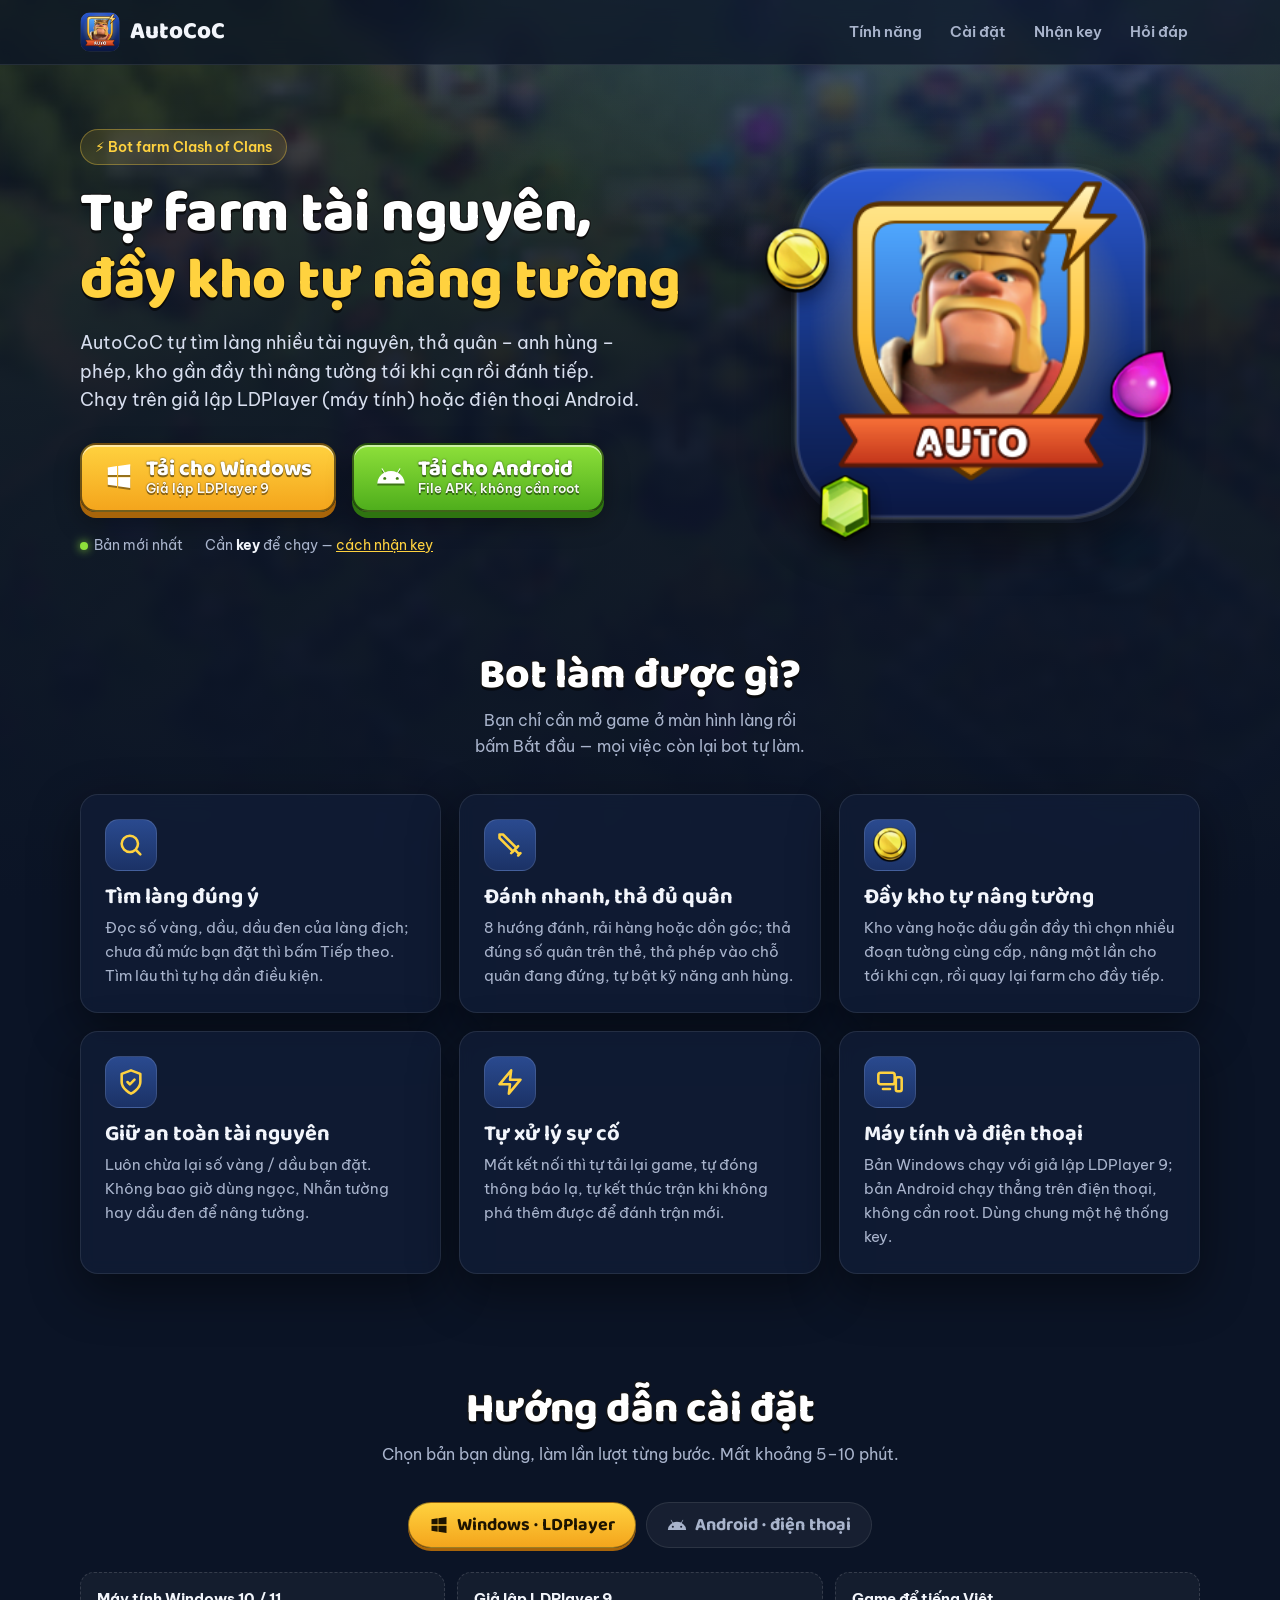
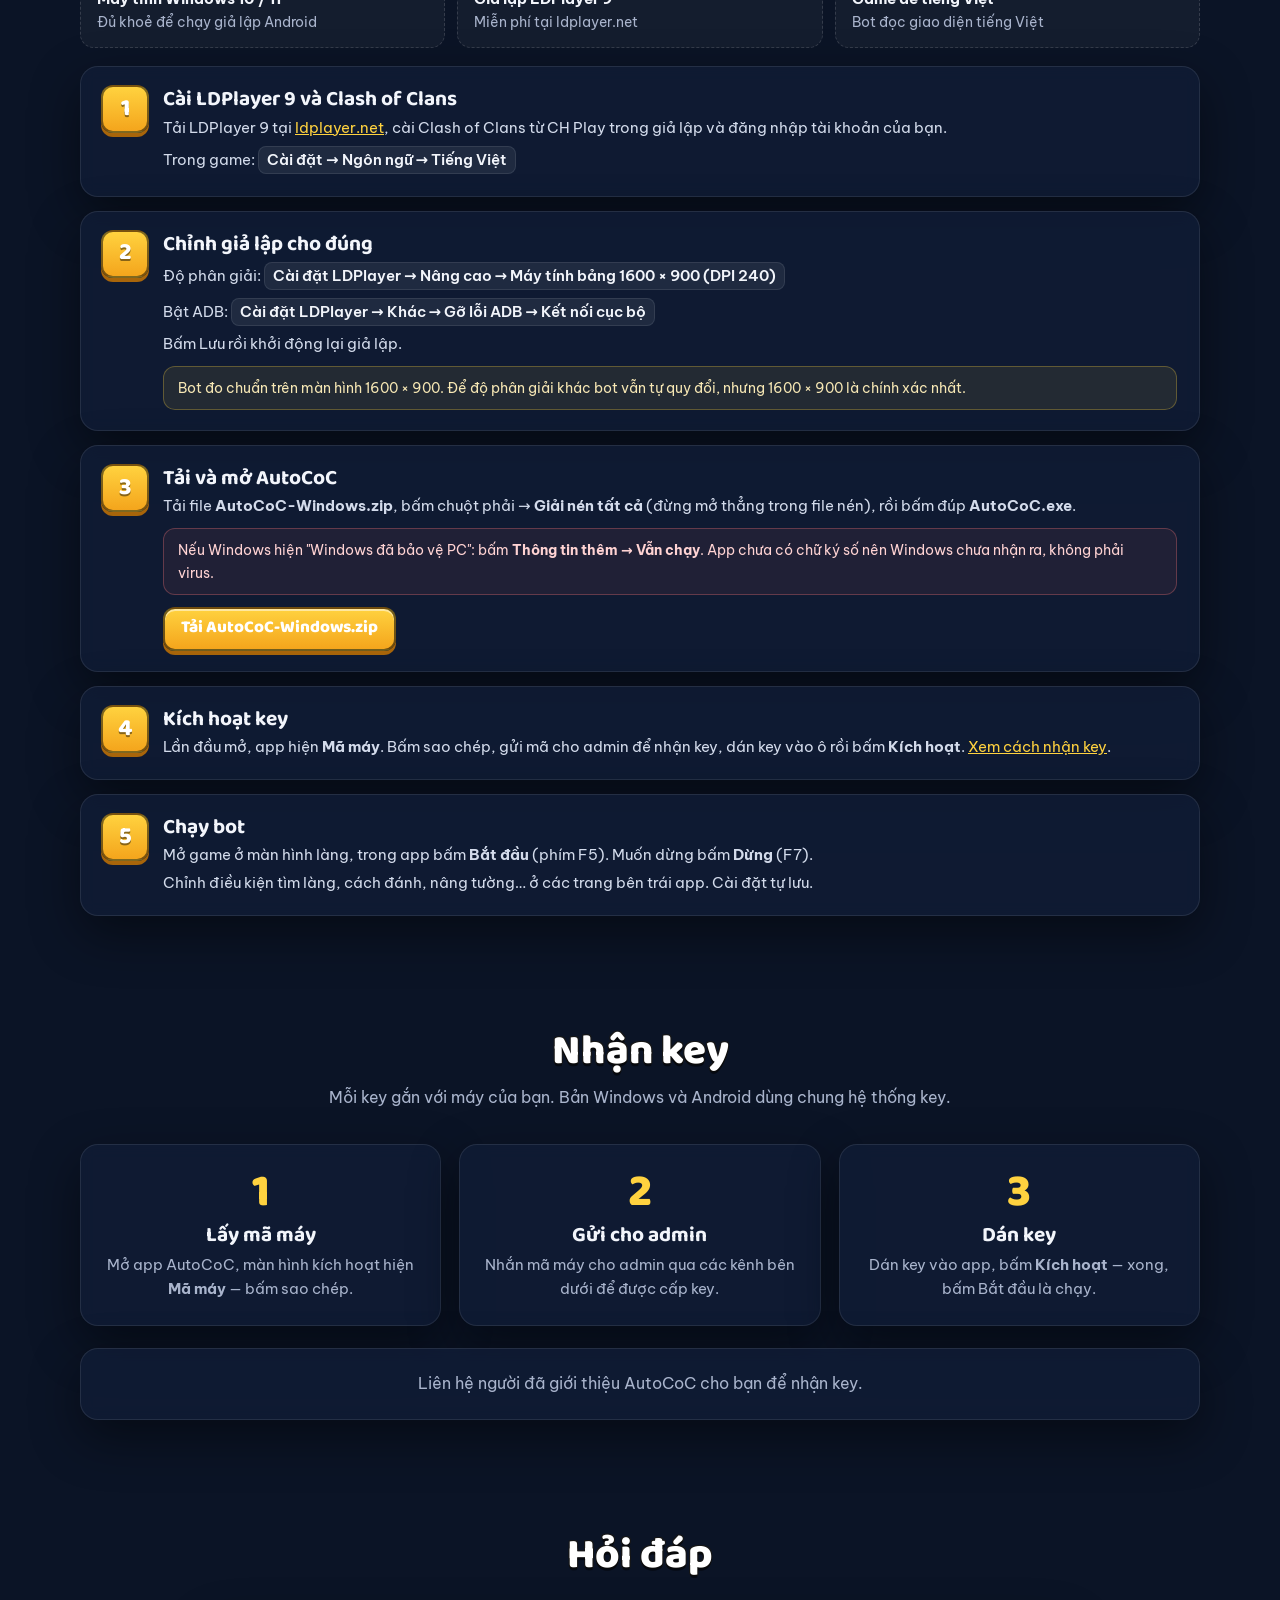
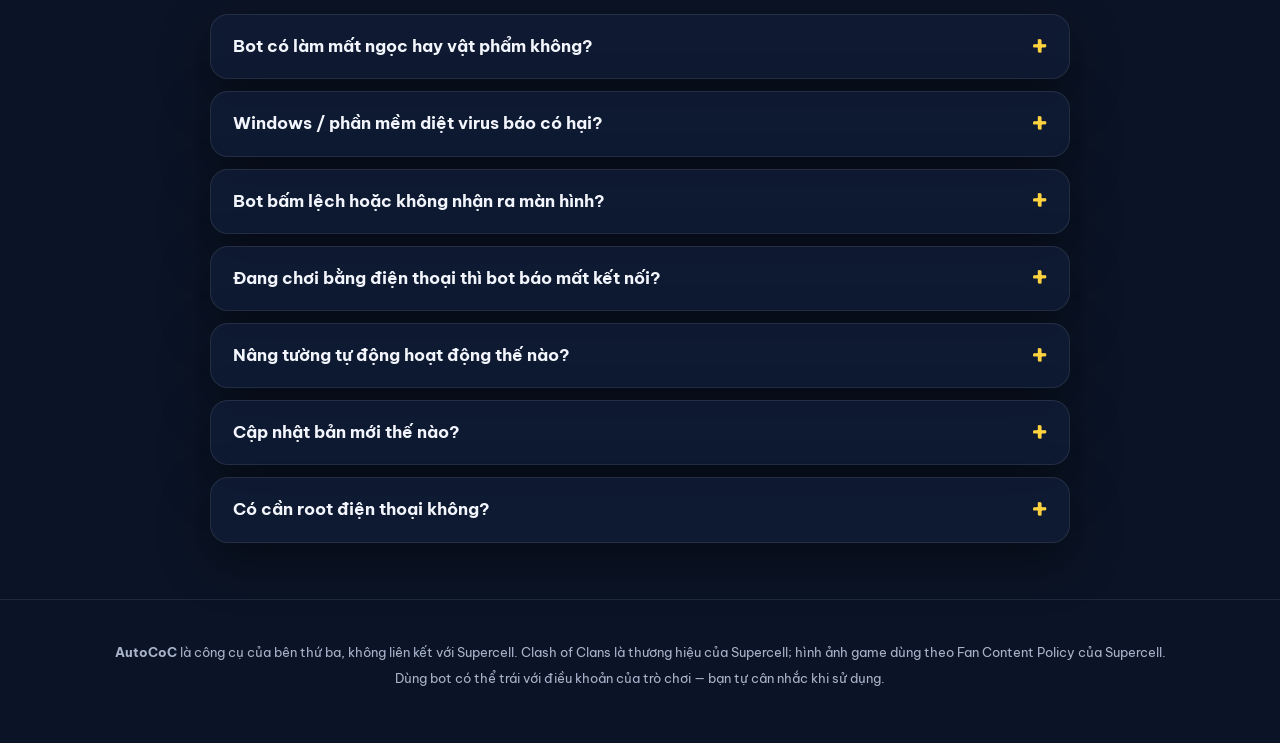
==== index.html @ 2193bc33 "Cập nhật index.html" ====
<!doctype html>
<html lang="vi">
<head>
<meta charset="utf-8">
<meta name="viewport" content="width=device-width, initial-scale=1">
<title>AutoCoC — Bot farm Clash of Clans</title>
<meta name="description" content="Tải AutoCoC cho Windows (LDPlayer) và Android: tự farm Clash of Clans, đầy kho tự nâng tường. Hướng dẫn cài đặt từng bước.">
<meta property="og:title" content="AutoCoC — Bot farm Clash of Clans">
<meta property="og:description" content="Tự farm, đầy kho tự nâng tường. Bản Windows (LDPlayer) và Android.">
<meta property="og:image" content="https://nguyenhoang-pluto.github.io/autococ/assets/logo.png">
<meta property="og:url" content="https://nguyenhoang-pluto.github.io/autococ/">
<meta name="theme-color" content="#0b1426">
<link rel="icon" href="assets/favicon.png">
<link rel="preconnect" href="https://fonts.googleapis.com">
<link rel="preconnect" href="https://fonts.gstatic.com" crossorigin>
<link href="https://fonts.googleapis.com/css2?family=Baloo+2:wght@600;700;800&family=Be+Vietnam+Pro:wght@400;500;600;700&display=swap" rel="stylesheet">
<style>
  :root {
    --bg: #0b1426;
    --bg-2: #111d36;
    --card: rgba(17, 29, 54, .82);
    --card-2: rgba(25, 40, 72, .9);
    --line: rgba(255, 255, 255, .09);
    --text: #f2f5fb;
    --muted: #a9b4cc;
    --gold: #ffd23f;
    --gold-2: #f4a51c;
    --gold-edge: #a8650a;
    --green: #8ee03a;
    --green-2: #4fae1c;
    --green-edge: #2f7410;
    --blue: #3b7bff;
    --pink: #e24bff;
    --radius: 18px;
    --shadow: 0 18px 50px rgba(0, 0, 0, .45);
  }
  * { box-sizing: border-box; }
  html { scroll-behavior: smooth; }
  body {
    margin: 0;
    font-family: "Be Vietnam Pro", system-ui, -apple-system, "Segoe UI", Roboto, sans-serif;
    color: var(--text);
    background: var(--bg);
    line-height: 1.6;
    -webkit-font-smoothing: antialiased;
  }
  body::before {
    content: "";
    position: fixed;
    inset: 0;
    z-index: -1;
    background:
      radial-gradient(1200px 600px at 75% -10%, rgba(59, 123, 255, .28), transparent 60%),
      linear-gradient(180deg, rgba(11, 20, 38, .62) 0%, rgba(11, 20, 38, .92) 45%, var(--bg) 100%),
      url("assets/bg.jpg") center top / cover no-repeat;
  }
  a { color: var(--gold); }
  img { max-width: 100%; display: block; }
  .wrap { width: min(1120px, 100% - 32px); margin-inline: auto; }
  h1, h2, h3, .brand, .btn { font-family: "Baloo 2", system-ui, sans-serif; }
  h1, h2, h3 { line-height: 1.15; margin: 0; }
  .stroke {
    color: #fff;
    text-shadow: 0 3px 0 rgba(0, 0, 0, .55), 0 0 1px #000, 1px 1px 0 #1a1a1a, -1px -1px 0 #1a1a1a,
      1px -1px 0 #1a1a1a, -1px 1px 0 #1a1a1a;
  }

  /* ---------------------------------------------------------------- header */
  header {
    position: sticky;
    top: 0;
    z-index: 20;
    backdrop-filter: blur(12px);
    background: rgba(11, 20, 38, .72);
    border-bottom: 1px solid var(--line);
  }
  .nav { display: flex; align-items: center; gap: 18px; height: 64px; }
  .brand { display: flex; align-items: center; gap: 10px; text-decoration: none; color: var(--text); font-size: 24px; font-weight: 800; }
  .brand img { width: 40px; height: 40px; border-radius: 10px; }
  .nav nav { margin-left: auto; display: flex; gap: 4px; }
  .nav nav a { color: var(--muted); text-decoration: none; font-weight: 600; font-size: 15px; padding: 8px 12px; border-radius: 10px; }
  .nav nav a:hover { color: var(--text); background: rgba(255, 255, 255, .06); }

  /* ---------------------------------------------------------------- buttons */
  .btn {
    --top: var(--gold); --bot: var(--gold-2); --edge: var(--gold-edge);
    display: inline-flex; align-items: center; gap: 12px;
    padding: 12px 22px 14px; min-height: 64px;
    border-radius: 16px; border: 2px solid rgba(0, 0, 0, .55);
    background: linear-gradient(180deg, var(--top), var(--bot));
    box-shadow: 0 6px 0 var(--edge), 0 10px 24px rgba(0, 0, 0, .35), inset 0 2px 0 rgba(255, 255, 255, .55);
    color: #fff; text-decoration: none; font-weight: 800; font-size: 22px; line-height: 1.1;
    transition: transform .08s ease, box-shadow .08s ease, filter .15s ease;
    cursor: pointer;
  }
  .btn:hover { filter: brightness(1.06); }
  .btn:active { transform: translateY(4px); box-shadow: 0 2px 0 var(--edge), 0 6px 14px rgba(0, 0, 0, .35), inset 0 2px 0 rgba(255, 255, 255, .5); }
  .btn:focus-visible { outline: 3px solid #fff; outline-offset: 3px; }
  .btn .label { display: flex; flex-direction: column; text-shadow: 0 2px 0 rgba(0, 0, 0, .45), 0 0 2px rgba(0, 0, 0, .6); }
  .btn small { font-family: "Be Vietnam Pro", sans-serif; font-weight: 600; font-size: 13px; opacity: .95; }
  .btn svg { width: 30px; height: 30px; flex: none; filter: drop-shadow(0 2px 0 rgba(0, 0, 0, .4)); }
  .btn.green { --top: var(--green); --bot: var(--green-2); --edge: var(--green-edge); }
  .btn.small { min-height: 44px; padding: 8px 16px 10px; font-size: 17px; border-radius: 12px; box-shadow: 0 4px 0 var(--edge), inset 0 2px 0 rgba(255, 255, 255, .5); }
  .btn.small:active { transform: translateY(3px); box-shadow: 0 1px 0 var(--edge); }

  /* ---------------------------------------------------------------- hero */
  .hero { padding: 64px 0 40px; }
  .hero-grid { display: grid; grid-template-columns: 1.15fr .85fr; gap: 40px; align-items: center; }
  .pill { display: inline-flex; align-items: center; gap: 8px; padding: 6px 14px; border-radius: 999px; background: rgba(255, 210, 63, .12); border: 1px solid rgba(255, 210, 63, .35); color: var(--gold); font-weight: 600; font-size: 14px; }
  .hero h1 { font-size: clamp(36px, 5.2vw, 58px); margin: 16px 0 14px; font-weight: 800; letter-spacing: -.5px; text-wrap: balance; }
  .hero h1 .hl { color: var(--gold); }
  .hero p.lead { font-size: 18px; color: #d7deee; margin: 0 0 28px; max-width: 560px; }
  .cta { display: flex; flex-wrap: wrap; gap: 16px; }
  .meta { margin-top: 22px; display: flex; flex-wrap: wrap; gap: 10px 22px; color: var(--muted); font-size: 14px; }
  .meta b { color: var(--text); }
  .meta .dot { display: inline-block; width: 8px; height: 8px; border-radius: 50%; background: var(--green); margin-right: 6px; box-shadow: 0 0 10px var(--green); }
  .hero-art { position: relative; justify-self: center; width: min(360px, 80vw); aspect-ratio: 1; }
  .hero-art .glow { position: absolute; inset: 8%; border-radius: 40px; background: radial-gradient(circle, rgba(59, 123, 255, .55), transparent 70%); filter: blur(30px); }
  .hero-art .logo { position: relative; width: 100%; border-radius: 22%; box-shadow: var(--shadow); animation: float 6s ease-in-out infinite; }
  .hero-art .res { position: absolute; width: 64px; filter: drop-shadow(0 8px 10px rgba(0, 0, 0, .45)); animation: float 5s ease-in-out infinite; }
  .hero-art .r1 { left: -26px; top: 18%; animation-delay: -1s; }
  .hero-art .r2 { right: -22px; top: 52%; animation-delay: -2.5s; }
  .hero-art .r3 { left: 8%; bottom: -18px; width: 52px; animation-delay: -3.5s; }
  @keyframes float { 0%, 100% { transform: translateY(0); } 50% { transform: translateY(-10px); } }

  /* ---------------------------------------------------------------- sections */
  section { padding: 56px 0; }
  .sec-head { text-align: center; margin-bottom: 34px; }
  .sec-head h2 { font-size: clamp(30px, 4vw, 42px); font-weight: 800; }
  .sec-head p { color: var(--muted); margin: 8px auto 0; max-width: 640px; text-wrap: balance; }
  .card { background: var(--card); border: 1px solid var(--line); border-radius: var(--radius); box-shadow: var(--shadow); backdrop-filter: blur(8px); }

  .features { display: grid; grid-template-columns: repeat(3, 1fr); gap: 18px; }
  .feature { padding: 24px; }
  .feature .ico { width: 52px; height: 52px; border-radius: 14px; display: grid; place-items: center; margin-bottom: 14px; background: linear-gradient(180deg, #2a4a8f, #1b3266); border: 1px solid rgba(255, 255, 255, .12); }
  .feature .ico img { width: 34px; }
  .feature .ico svg { width: 28px; height: 28px; color: var(--gold); }
  .feature h3 { font-size: 22px; font-weight: 700; margin-bottom: 6px; }
  .feature p { margin: 0; color: var(--muted); font-size: 15px; }

  /* tabs */
  .tabs { display: flex; justify-content: center; gap: 10px; margin-bottom: 24px; flex-wrap: wrap; }
  .tab { font-family: "Baloo 2", sans-serif; font-weight: 700; font-size: 18px; color: var(--muted); background: rgba(255, 255, 255, .05); border: 1px solid var(--line); border-radius: 999px; padding: 8px 20px; cursor: pointer; display: inline-flex; align-items: center; gap: 8px; }
  .tab svg { width: 20px; height: 20px; }
  .tab[aria-selected="true"] { color: #1d1400; background: linear-gradient(180deg, var(--gold), var(--gold-2)); border-color: rgba(0, 0, 0, .4); box-shadow: 0 3px 0 var(--gold-edge); }
  .panel[hidden] { display: none; }
  .need { display: grid; grid-template-columns: repeat(3, 1fr); gap: 12px; margin-bottom: 18px; }
  .need div { padding: 14px 16px; border-radius: 14px; background: rgba(255, 255, 255, .04); border: 1px dashed rgba(255, 255, 255, .14); font-size: 14px; color: var(--muted); }
  .need b { display: block; color: var(--text); font-size: 15px; }
  .steps { list-style: none; padding: 0; margin: 0; display: grid; gap: 14px; counter-reset: step; }
  .step { position: relative; padding: 20px 22px 20px 82px; }
  .step::before {
    counter-increment: step; content: counter(step);
    position: absolute; left: 20px; top: 18px; width: 44px; height: 44px; border-radius: 12px;
    display: grid; place-items: center; font-family: "Baloo 2", sans-serif; font-weight: 800; font-size: 24px; color: #fff;
    background: linear-gradient(180deg, var(--gold), var(--gold-2)); border: 2px solid rgba(0, 0, 0, .5);
    box-shadow: 0 4px 0 var(--gold-edge); text-shadow: 0 2px 0 rgba(0, 0, 0, .45);
  }
  .step h3 { font-size: 21px; font-weight: 700; margin-bottom: 4px; }
  .step p { margin: 4px 0 0; color: #d3dbeb; font-size: 15px; }
  .step .path { display: inline-block; font-weight: 600; color: var(--text); background: rgba(255, 255, 255, .07); border: 1px solid var(--line); border-radius: 8px; padding: 1px 8px; margin: 2px 0; }
  .tip { margin-top: 10px; padding: 10px 14px; border-radius: 12px; font-size: 14px; background: rgba(255, 210, 63, .09); border: 1px solid rgba(255, 210, 63, .28); color: #f6e7b4; }
  .tip.warn { background: rgba(255, 99, 99, .08); border-color: rgba(255, 120, 120, .3); color: #ffd3d3; }
  .step .btn { margin-top: 12px; }

  /* key */
  .key-grid { display: grid; grid-template-columns: repeat(3, 1fr); gap: 18px; }
  .key-step { padding: 24px; text-align: center; }
  .key-step .num { font-family: "Baloo 2", sans-serif; font-size: 46px; font-weight: 800; color: var(--gold); line-height: 1; }
  .key-step h3 { font-size: 21px; margin: 8px 0 6px; }
  .key-step p { margin: 0; color: var(--muted); font-size: 15px; }
  .contact { margin-top: 22px; padding: 22px; display: flex; flex-wrap: wrap; align-items: center; justify-content: center; gap: 14px; text-align: center; }
  .contact p { margin: 0; width: 100%; color: var(--muted); }

  /* faq */
  .faq { display: grid; gap: 12px; max-width: 860px; margin-inline: auto; }
  details { padding: 0; }
  summary { list-style: none; cursor: pointer; padding: 18px 56px 18px 22px; font-weight: 700; font-size: 17px; position: relative; }
  summary::-webkit-details-marker { display: none; }
  summary::after { content: "+"; position: absolute; right: 22px; top: 50%; transform: translateY(-50%); font-family: "Baloo 2", sans-serif; font-size: 28px; color: var(--gold); transition: transform .2s; }
  details[open] summary::after { transform: translateY(-50%) rotate(45deg); }
  details .ans { padding: 0 22px 18px; color: #cfd7e8; font-size: 15px; }
  details .ans p { margin: 0 0 8px; }

  /* changelog */
  .changes { max-width: 860px; margin: 22px auto 0; padding: 18px 22px; }
  .changes h3 { font-size: 20px; margin-bottom: 6px; }
  .changes ul { margin: 6px 0 0; padding-left: 20px; color: #cfd7e8; }
  .changes[hidden] { display: none; }

  footer { padding: 36px 0 48px; color: var(--muted); font-size: 13px; text-align: center; border-top: 1px solid var(--line); }
  footer p { margin: 6px 0; }

  @media (max-width: 900px) {
    .hero-grid { grid-template-columns: 1fr; text-align: center; }
    .hero p.lead { margin-inline: auto; }
    .cta, .meta { justify-content: center; }
    .hero-art { order: -1; width: min(240px, 62vw); }
    .features, .key-grid { grid-template-columns: 1fr 1fr; }
    .need { grid-template-columns: 1fr; }
  }
  @media (max-width: 640px) {
    .nav nav { display: none; }
    .nav .btn.small { margin-left: auto; }
    .hero { padding-top: 36px; }
    .hero h1 { font-size: 31px; }
    .features, .key-grid { grid-template-columns: 1fr; }
    .cta .btn { width: 100%; justify-content: center; }
    .step { padding: 18px 18px 18px 72px; }
    .step::before { left: 16px; width: 40px; height: 40px; font-size: 22px; }
  }
  @media (min-width: 641px) { .nav .btn.small { display: none; } }
  @media (prefers-reduced-motion: reduce) { * { animation: none !important; transition: none !important; scroll-behavior: auto !important; } }
</style>
</head>
<body>
<svg width="0" height="0" style="position:absolute" aria-hidden="true">
  <symbol id="i-win" viewBox="0 0 24 24"><path fill="currentColor" d="M3 5.1 10.4 4v7.2H3V5.1zm0 13.8L10.4 20v-7.1H3v6zm8.3 1.2L21 21.5v-8.6h-9.7v7.2zm0-16.2v7.3H21V2.5l-9.7 1.4z"/></symbol>
  <symbol id="i-android" viewBox="0 0 24 24"><path fill="currentColor" d="M17.6 9.48 19.44 6.3a.38.38 0 0 0-.66-.38L16.9 9.14a11.4 11.4 0 0 0-9.8 0L5.22 5.92a.38.38 0 0 0-.66.38L6.4 9.48A10.8 10.8 0 0 0 1 18h22a10.8 10.8 0 0 0-5.4-8.52zM7 15.25a1.25 1.25 0 1 1 0-2.5 1.25 1.25 0 0 1 0 2.5zm10 0a1.25 1.25 0 1 1 0-2.5 1.25 1.25 0 0 1 0 2.5z"/></symbol>
  <symbol id="i-search" viewBox="0 0 24 24"><g fill="none" stroke="currentColor" stroke-width="2.2" stroke-linecap="round"><circle cx="11" cy="11" r="7"/><path d="m20 20-3.5-3.5"/></g></symbol>
  <symbol id="i-sword" viewBox="0 0 24 24"><g fill="none" stroke="currentColor" stroke-width="2.2" stroke-linecap="round" stroke-linejoin="round"><path d="M14.5 17.5 3 6V3h3l11.5 11.5"/><path d="m13 19 6-6M16 16l4 4M19 21l2-2"/></g></symbol>
  <symbol id="i-shield" viewBox="0 0 24 24"><g fill="none" stroke="currentColor" stroke-width="2.2" stroke-linecap="round" stroke-linejoin="round"><path d="M12 22s8-4 8-10V5l-8-3-8 3v7c0 6 8 10 8 10z"/><path d="m9 12 2 2 4-4"/></g></symbol>
  <symbol id="i-zap" viewBox="0 0 24 24"><path fill="none" stroke="currentColor" stroke-width="2.2" stroke-linejoin="round" d="M13 2 3 14h9l-1 8 10-12h-9l1-8z"/></symbol>
  <symbol id="i-devices" viewBox="0 0 24 24"><g fill="none" stroke="currentColor" stroke-width="2.2" stroke-linecap="round" stroke-linejoin="round"><rect x="2" y="4" width="14" height="10" rx="2"/><path d="M6 18h6"/><rect x="17" y="8" width="5" height="12" rx="1.5"/></g></symbol>
  <symbol id="i-chat" viewBox="0 0 24 24"><path fill="none" stroke="currentColor" stroke-width="2.2" stroke-linejoin="round" d="M21 12a8 8 0 0 1-11.7 7.1L3 21l1.9-6.3A8 8 0 1 1 21 12z"/></symbol>
</svg>

<header>
  <div class="wrap nav">
    <a class="brand" href="#top"><img src="assets/logo.png" alt="">AutoCoC</a>
    <nav aria-label="Mục lục">
      <a href="#tinh-nang">Tính năng</a>
      <a href="#cai-dat">Cài đặt</a>
      <a href="#key">Nhận key</a>
      <a href="#hoi-dap">Hỏi đáp</a>
    </nav>
    <a class="btn small" href="#tai-ve">Tải về</a>
  </div>
</header>

<main id="top">
  <!-- ============================================================ HERO -->
  <section class="hero" id="tai-ve">
    <div class="wrap hero-grid">
      <div>
        <span class="pill">⚡ Bot farm Clash of Clans</span>
        <h1 class="stroke">Tự farm tài nguyên,<br><span class="hl">đầy kho tự nâng tường</span></h1>
        <p class="lead">AutoCoC tự tìm làng nhiều tài nguyên, thả quân – anh hùng – phép, kho gần đầy thì nâng tường tới khi cạn rồi đánh tiếp. Chạy trên giả lập LDPlayer (máy tính) hoặc điện thoại Android.</p>
        <div class="cta">
          <a class="btn" id="dl-win" href="#cai-dat">
            <svg><use href="#i-win"/></svg>
            <span class="label">Tải cho Windows<small id="dl-win-sub">Giả lập LDPlayer 9</small></span>
          </a>
          <a class="btn green" id="dl-apk" href="#cai-dat">
            <svg><use href="#i-android"/></svg>
            <span class="label">Tải cho Android<small id="dl-apk-sub">File APK, không cần root</small></span>
          </a>
        </div>
        <div class="meta">
          <span><span class="dot"></span><span id="ver">Bản mới nhất</span></span>
          <span>Cần <b>key</b> để chạy — <a href="#key">cách nhận key</a></span>
        </div>
      </div>
      <div class="hero-art" aria-hidden="true">
        <div class="glow"></div>
        <img class="logo" src="assets/logo.png" alt="">
        <img class="res r1" src="assets/gold.png" alt="">
        <img class="res r2" src="assets/elixir.png" alt="">
        <img class="res r3" src="assets/gem.png" alt="">
      </div>
    </div>
  </section>

  <!-- ======================================================== FEATURES -->
  <section id="tinh-nang">
    <div class="wrap">
      <div class="sec-head">
        <h2 class="stroke">Bot làm được gì?</h2>
        <p>Bạn chỉ cần mở game ở màn hình làng rồi bấm Bắt đầu — mọi việc còn lại bot tự làm.</p>
      </div>
      <div class="features">
        <article class="card feature">
          <div class="ico"><svg><use href="#i-search"/></svg></div>
          <h3>Tìm làng đúng ý</h3>
          <p>Đọc số vàng, dầu, dầu đen của làng địch; chưa đủ mức bạn đặt thì bấm Tiếp theo. Tìm lâu thì tự hạ dần điều kiện.</p>
        </article>
        <article class="card feature">
          <div class="ico"><svg><use href="#i-sword"/></svg></div>
          <h3>Đánh nhanh, thả đủ quân</h3>
          <p>8 hướng đánh, rải hàng hoặc dồn góc; thả đúng số quân trên thẻ, thả phép vào chỗ quân đang đứng, tự bật kỹ năng anh hùng.</p>
        </article>
        <article class="card feature">
          <div class="ico"><img src="assets/gold.png" alt=""></div>
          <h3>Đầy kho tự nâng tường</h3>
          <p>Kho vàng hoặc dầu gần đầy thì chọn nhiều đoạn tường cùng cấp, nâng một lần cho tới khi cạn, rồi quay lại farm cho đầy tiếp.</p>
        </article>
        <article class="card feature">
          <div class="ico"><svg><use href="#i-shield"/></svg></div>
          <h3>Giữ an toàn tài nguyên</h3>
          <p>Luôn chừa lại số vàng / dầu bạn đặt. Không bao giờ dùng ngọc, Nhẫn tường hay dầu đen để nâng tường.</p>
        </article>
        <article class="card feature">
          <div class="ico"><svg><use href="#i-zap"/></svg></div>
          <h3>Tự xử lý sự cố</h3>
          <p>Mất kết nối thì tự tải lại game, tự đóng thông báo lạ, tự kết thúc trận khi không phá thêm được để đánh trận mới.</p>
        </article>
        <article class="card feature">
          <div class="ico"><svg><use href="#i-devices"/></svg></div>
          <h3>Máy tính và điện thoại</h3>
          <p>Bản Windows chạy với giả lập LDPlayer 9; bản Android chạy thẳng trên điện thoại, không cần root. Dùng chung một hệ thống key.</p>
        </article>
      </div>
    </div>
  </section>

  <!-- ============================================================ GUIDE -->
  <section id="cai-dat">
    <div class="wrap">
      <div class="sec-head">
        <h2 class="stroke">Hướng dẫn cài đặt</h2>
        <p>Chọn bản bạn dùng, làm lần lượt từng bước. Mất khoảng 5–10 phút.</p>
      </div>
      <div class="tabs" role="tablist">
        <button class="tab" role="tab" id="tab-win" aria-controls="panel-win" aria-selected="true"><svg><use href="#i-win"/></svg>Windows · LDPlayer</button>
        <button class="tab" role="tab" id="tab-apk" aria-controls="panel-apk" aria-selected="false"><svg><use href="#i-android"/></svg>Android · điện thoại</button>
      </div>

      <div class="panel" id="panel-win" role="tabpanel" aria-labelledby="tab-win">
        <div class="need">
          <div><b>Máy tính Windows 10 / 11</b>Đủ khoẻ để chạy giả lập Android</div>
          <div><b>Giả lập LDPlayer 9</b>Miễn phí tại ldplayer.net</div>
          <div><b>Game để tiếng Việt</b>Bot đọc giao diện tiếng Việt</div>
        </div>
        <ol class="steps">
          <li class="card step">
            <h3>Cài LDPlayer 9 và Clash of Clans</h3>
            <p>Tải LDPlayer 9 tại <a href="https://www.ldplayer.net" target="_blank" rel="noopener">ldplayer.net</a>, cài Clash of Clans từ CH Play trong giả lập và đăng nhập tài khoản của bạn.</p>
            <p>Trong game: <span class="path">Cài đặt → Ngôn ngữ → Tiếng Việt</span></p>
          </li>
          <li class="card step">
            <h3>Chỉnh giả lập cho đúng</h3>
            <p>Độ phân giải: <span class="path">Cài đặt LDPlayer → Nâng cao → Máy tính bảng 1600 × 900 (DPI 240)</span></p>
            <p>Bật ADB: <span class="path">Cài đặt LDPlayer → Khác → Gỡ lỗi ADB → Kết nối cục bộ</span></p>
            <p>Bấm Lưu rồi khởi động lại giả lập.</p>
            <div class="tip">Bot đo chuẩn trên màn hình 1600 × 900. Để độ phân giải khác bot vẫn tự quy đổi, nhưng 1600 × 900 là chính xác nhất.</div>
          </li>
          <li class="card step">
            <h3>Tải và mở AutoCoC</h3>
            <p>Tải file <b>AutoCoC-Windows.zip</b>, bấm chuột phải → <b>Giải nén tất cả</b> (đừng mở thẳng trong file nén), rồi bấm đúp <b>AutoCoC.exe</b>.</p>
            <div class="tip warn">Nếu Windows hiện "Windows đã bảo vệ PC": bấm <b>Thông tin thêm → Vẫn chạy</b>. App chưa có chữ ký số nên Windows chưa nhận ra, không phải virus.</div>
            <a class="btn small" data-dl="win" href="#">Tải AutoCoC-Windows.zip</a>
          </li>
          <li class="card step">
            <h3>Kích hoạt key</h3>
            <p>Lần đầu mở, app hiện <b>Mã máy</b>. Bấm sao chép, gửi mã cho admin để nhận key, dán key vào ô rồi bấm <b>Kích hoạt</b>. <a href="#key">Xem cách nhận key</a>.</p>
          </li>
          <li class="card step">
            <h3>Chạy bot</h3>
            <p>Mở game ở màn hình làng, trong app bấm <b>Bắt đầu</b> (phím F5). Muốn dừng bấm <b>Dừng</b> (F7).</p>
            <p>Chỉnh điều kiện tìm làng, cách đánh, nâng tường… ở các trang bên trái app. Cài đặt tự lưu.</p>
          </li>
        </ol>
      </div>

      <div class="panel" id="panel-apk" role="tabpanel" aria-labelledby="tab-apk" hidden>
        <div class="need">
          <div><b>Android 7.0 trở lên</b>Không cần root</div>
          <div><b>Clash of Clans đã cài</b>Đã đăng nhập tài khoản</div>
          <div><b>Game để tiếng Việt</b>Bot đọc giao diện tiếng Việt</div>
        </div>
        <ol class="steps">
          <li class="card step">
            <h3>Cài app</h3>
            <p>Tải file <b>AutoCoC.apk</b> rồi mở để cài. Máy hỏi thì cho phép <b>Cài ứng dụng không rõ nguồn gốc</b>. Play Protect cảnh báo thì chọn <b>Vẫn cài</b>.</p>
            <a class="btn small green" data-dl="apk" href="#">Tải AutoCoC.apk</a>
          </li>
          <li class="card step">
            <h3>Kích hoạt key</h3>
            <p>Mở AutoCoC, màn hình hiện <b>Mã máy</b> → gửi admin để nhận key → dán key → bấm <b>Kích hoạt</b>.</p>
          </li>
          <li class="card step">
            <h3>Bật Trợ năng</h3>
            <p>Bấm <b>Bắt đầu</b> → <b>Mở Trợ năng</b> → chọn <b>AutoCoC</b> → <b>Bật</b>. Bot cần quyền này để chạm thay bạn.</p>
            <div class="tip">Android 13 trở lên, nếu công tắc bị mờ hoặc báo "Cài đặt bị hạn chế": vào <span class="path">Cài đặt → Ứng dụng → AutoCoC → ⋮ (góc trên phải) → Cho phép cài đặt bị hạn chế</span> rồi bật lại.</div>
          </li>
          <li class="card step">
            <h3>Cho phép quay màn hình</h3>
            <p>Quay lại app, bấm <b>Bắt đầu</b> → cho phép quay màn hình để bot nhìn thấy game. Android 14 trở lên chọn <b>Toàn bộ màn hình</b> (không chọn "Một ứng dụng").</p>
          </li>
          <li class="card step">
            <h3>Chạy bot</h3>
            <p>App tự mở Clash of Clans và bắt đầu đánh. Trên màn hình game có nút nổi: <b>▶</b> chạy / <b>■</b> dừng, kéo để đổi chỗ.</p>
            <p>Tắt hẳn: kéo thanh thông báo xuống → AutoCoC → <b>Tắt hẳn</b>.</p>
            <div class="tip">Màn hình 16:9 là chuẩn nhất. Điện thoại màn dài bot tự căn theo mép, nếu thấy bấm lệch hãy chụp màn hình gửi admin để chỉnh.</div>
          </li>
        </ol>
      </div>
    </div>
  </section>

  <!-- ============================================================== KEY -->
  <section id="key">
    <div class="wrap">
      <div class="sec-head">
        <h2 class="stroke">Nhận key</h2>
        <p>Mỗi key gắn với máy của bạn. Bản Windows và Android dùng chung hệ thống key.</p>
      </div>
      <div class="key-grid">
        <div class="card key-step"><div class="num">1</div><h3>Lấy mã máy</h3><p>Mở app AutoCoC, màn hình kích hoạt hiện <b>Mã máy</b> — bấm sao chép.</p></div>
        <div class="card key-step"><div class="num">2</div><h3>Gửi cho admin</h3><p>Nhắn mã máy cho admin qua các kênh bên dưới để được cấp key.</p></div>
        <div class="card key-step"><div class="num">3</div><h3>Dán key</h3><p>Dán key vào app, bấm <b>Kích hoạt</b> — xong, bấm Bắt đầu là chạy.</p></div>
      </div>
      <div class="card contact" id="contact">
        <p id="contact-text">Liên hệ admin để nhận key:</p>
      </div>
    </div>
  </section>

  <!-- ============================================================== FAQ -->
  <section id="hoi-dap">
    <div class="wrap">
      <div class="sec-head">
        <h2 class="stroke">Hỏi đáp</h2>
      </div>
      <div class="faq">
        <details class="card"><summary>Bot có làm mất ngọc hay vật phẩm không?</summary>
          <div class="ans"><p>Không. Bot chỉ bấm nâng tường khi hộp xác nhận đúng giá bằng vàng hoặc dầu; thấy ngọc là hủy. Bot không bao giờ dùng Nhẫn tường, dầu đen hay mua bằng ngọc.</p></div></details>
        <details class="card"><summary>Windows / phần mềm diệt virus báo có hại?</summary>
          <div class="ans"><p>App đóng gói bằng Python và chưa có chữ ký số nên đôi khi bị báo nhầm. Chọn <b>Thông tin thêm → Vẫn chạy</b>, hoặc thêm thư mục AutoCoC vào danh sách ngoại lệ của phần mềm diệt virus.</p></div></details>
        <details class="card"><summary>Bot bấm lệch hoặc không nhận ra màn hình?</summary>
          <div class="ans"><p>Kiểm tra lại: giả lập để 1600 × 900 (DPI 240), game để tiếng Việt, không có cửa sổ chat hay thông báo che màn hình khi bắt đầu.</p></div></details>
        <details class="card"><summary>Đang chơi bằng điện thoại thì bot báo mất kết nối?</summary>
          <div class="ans"><p>Một tài khoản chỉ vào được một máy cùng lúc. Khi bạn tự chơi ở máy khác, hãy dừng bot trước.</p></div></details>
        <details class="card"><summary>Nâng tường tự động hoạt động thế nào?</summary>
          <div class="ans"><p>Bật ở trang <b>Làng &amp; Nâng cấp</b>. Bot đánh farm tới khi kho vàng hoặc dầu gần đầy (~90%), rồi nâng các đoạn tường rẻ nhất (nhiều đoạn một lần) cho tới khi còn mức "Giữ lại" bạn đặt, sau đó đánh tiếp.</p>
          <p>Muốn dùng cả vàng lẫn dầu thì chọn <b>Dùng: Cả hai</b>. Đừng để "Giữ lại vàng" bằng 0 — bot cần vàng để tìm trận. Lần đầu nên để <b>Chạy thử</b> để xem bot làm gì mà chưa tốn tài nguyên.</p></div></details>
        <details class="card"><summary>Cập nhật bản mới thế nào?</summary>
          <div class="ans"><p>Tải lại ở trang này — nút tải luôn là bản mới nhất. Windows: giải nén đè lên thư mục cũ (giữ thư mục <b>userdata</b> để không mất cài đặt và key). Android: cài đè lên app cũ, không cần gỡ.</p></div></details>
        <details class="card"><summary>Có cần root điện thoại không?</summary>
          <div class="ans"><p>Không. App dùng Trợ năng để chạm và quyền quay màn hình để nhìn game, giống như bạn tự bấm.</p></div></details>
      </div>
      <div class="card changes" id="changes" hidden>
        <h3 id="changes-title">Có gì mới</h3>
        <ul id="changes-list"></ul>
      </div>
    </div>
  </section>
</main>

<footer>
  <div class="wrap">
    <p><b>AutoCoC</b> là công cụ của bên thứ ba, không liên kết với Supercell. Clash of Clans là thương hiệu của Supercell; hình ảnh game dùng theo Fan Content Policy của Supercell.</p>
    <p>Dùng bot có thể trái với điều khoản của trò chơi — bạn tự cân nhắc khi sử dụng.</p>
  </div>
</footer>

<script>
/* ===== Cấu hình trang (tools/publish_web.py tự điền "repo"; thông tin liên hệ thì sửa trực tiếp ở đây) ===== */
const SITE = {
  repo: "NguyenHoang-pluto/autococ",            // "ten-tai-khoan/AutoCoC" — để trống: tự nhận khi trang chạy trên GitHub Pages
  contact: {           // link liên hệ để khách nhận key; để trống thì ẩn nút đó
    zalo: "",          // vd "https://zalo.me/0912345678"
    facebook: "",      // vd "https://m.me/ten-trang"
    telegram: "",      // vd "https://t.me/ten"
  },
};
const FILES = { win: "AutoCoC-Windows.zip", apk: "AutoCoC.apk" };

(function () {
  "use strict";
  // ---- repo: trang GitHub Pages "ten.github.io/AutoCoC" -> "ten/AutoCoC"
  let repo = SITE.repo;
  const host = location.hostname;
  if (!repo && host.endsWith(".github.io")) {
    const owner = host.split(".")[0];
    const first = location.pathname.split("/").filter(Boolean)[0];
    repo = owner + "/" + (first || host);
  }
  const local = location.protocol === "file:";
  const link = (key) => repo ? `https://github.com/${repo}/releases/latest/download/${FILES[key]}`
    : local ? `../release/${FILES[key]}` : "#cai-dat";
  const winBtns = [document.getElementById("dl-win"), ...document.querySelectorAll('[data-dl="win"]')];
  const apkBtns = [document.getElementById("dl-apk"), ...document.querySelectorAll('[data-dl="apk"]')];
  winBtns.forEach((a) => { a.href = link("win"); });
  apkBtns.forEach((a) => { a.href = link("apk"); });

  // ---- tabs
  const tabs = [document.getElementById("tab-win"), document.getElementById("tab-apk")];
  function select(tab) {
    tabs.forEach((t) => {
      const on = t === tab;
      t.setAttribute("aria-selected", on ? "true" : "false");
      document.getElementById(t.getAttribute("aria-controls")).hidden = !on;
    });
  }
  tabs.forEach((t) => t.addEventListener("click", () => select(t)));
  // điện thoại Android: mở sẵn hướng dẫn Android và đưa nút Android lên trước
  if (/Android/i.test(navigator.userAgent)) {
    select(tabs[1]);
    const cta = document.querySelector(".cta");
    cta.insertBefore(document.getElementById("dl-apk"), cta.firstChild);
  }

  // ---- liên hệ
  const contact = document.getElementById("contact");
  const names = { zalo: "Zalo", facebook: "Facebook", telegram: "Telegram" };
  let any = false;
  Object.entries(SITE.contact).forEach(([k, url]) => {
    if (!url) return;
    any = true;
    const a = document.createElement("a");
    a.className = "btn small" + (k === "zalo" ? "" : " green");
    a.href = url; a.target = "_blank"; a.rel = "noopener";
    a.innerHTML = '<svg><use href="#i-chat"/></svg><span class="label">' + names[k] + "</span>";
    contact.appendChild(a);
  });
  if (!any) document.getElementById("contact-text").textContent = "Liên hệ người đã giới thiệu AutoCoC cho bạn để nhận key.";

  // ---- bản mới nhất: ngày cập nhật, dung lượng, ghi chú, tổng lượt tải (đọc từ GitHub Releases)
  if (!repo) return;
  const mb = (b) => (b / 1048576).toLocaleString("vi-VN", { maximumFractionDigits: b < 10485760 ? 1 : 0 }) + " MB";
  fetch(`https://api.github.com/repos/${repo}/releases?per_page=100`, { headers: { Accept: "application/vnd.github+json" } })
    .then((r) => (r.ok ? r.json() : Promise.reject(r.status)))
    .then((list) => {
      const rels = list.filter((r) => !r.draft && !r.prerelease)
        .sort((a, b) => new Date(b.published_at) - new Date(a.published_at));
      if (!rels.length) return;
      const rel = rels[0];
      const date = new Date(rel.published_at).toLocaleDateString("vi-VN", { day: "2-digit", month: "2-digit", year: "numeric" });
      document.getElementById("ver").innerHTML = "Bản mới nhất · cập nhật <b></b>";
      document.querySelector("#ver b").textContent = date;
      (rel.assets || []).forEach((a) => {
        if (a.name === FILES.win) document.getElementById("dl-win-sub").textContent = "Giả lập LDPlayer 9 · " + mb(a.size);
        if (a.name === FILES.apk) document.getElementById("dl-apk-sub").textContent = "APK · " + mb(a.size) + " · không cần root";
      });
      let downloads = 0;
      rels.forEach((r) => (r.assets || []).forEach((a) => { downloads += a.download_count || 0; }));
      if (downloads >= 50) {
        const s = document.createElement("span");
        s.innerHTML = "<b></b> lượt tải";
        s.querySelector("b").textContent = downloads.toLocaleString("vi-VN");
        document.querySelector(".meta").appendChild(s);
      }
      const lines = (rel.body || "").split(/\r?\n/).map((l) => l.replace(/^\s*[-*•]\s*/, "").trim()).filter(Boolean);
      if (lines.length) {
        const ul = document.getElementById("changes-list");
        lines.slice(0, 12).forEach((l) => { const li = document.createElement("li"); li.textContent = l; ul.appendChild(li); });
        document.getElementById("changes-title").textContent = "Có gì mới — bản " + date;
        document.getElementById("changes").hidden = false;
      }
    })
    .catch(() => {});
})();
</script>
</body>
</html>
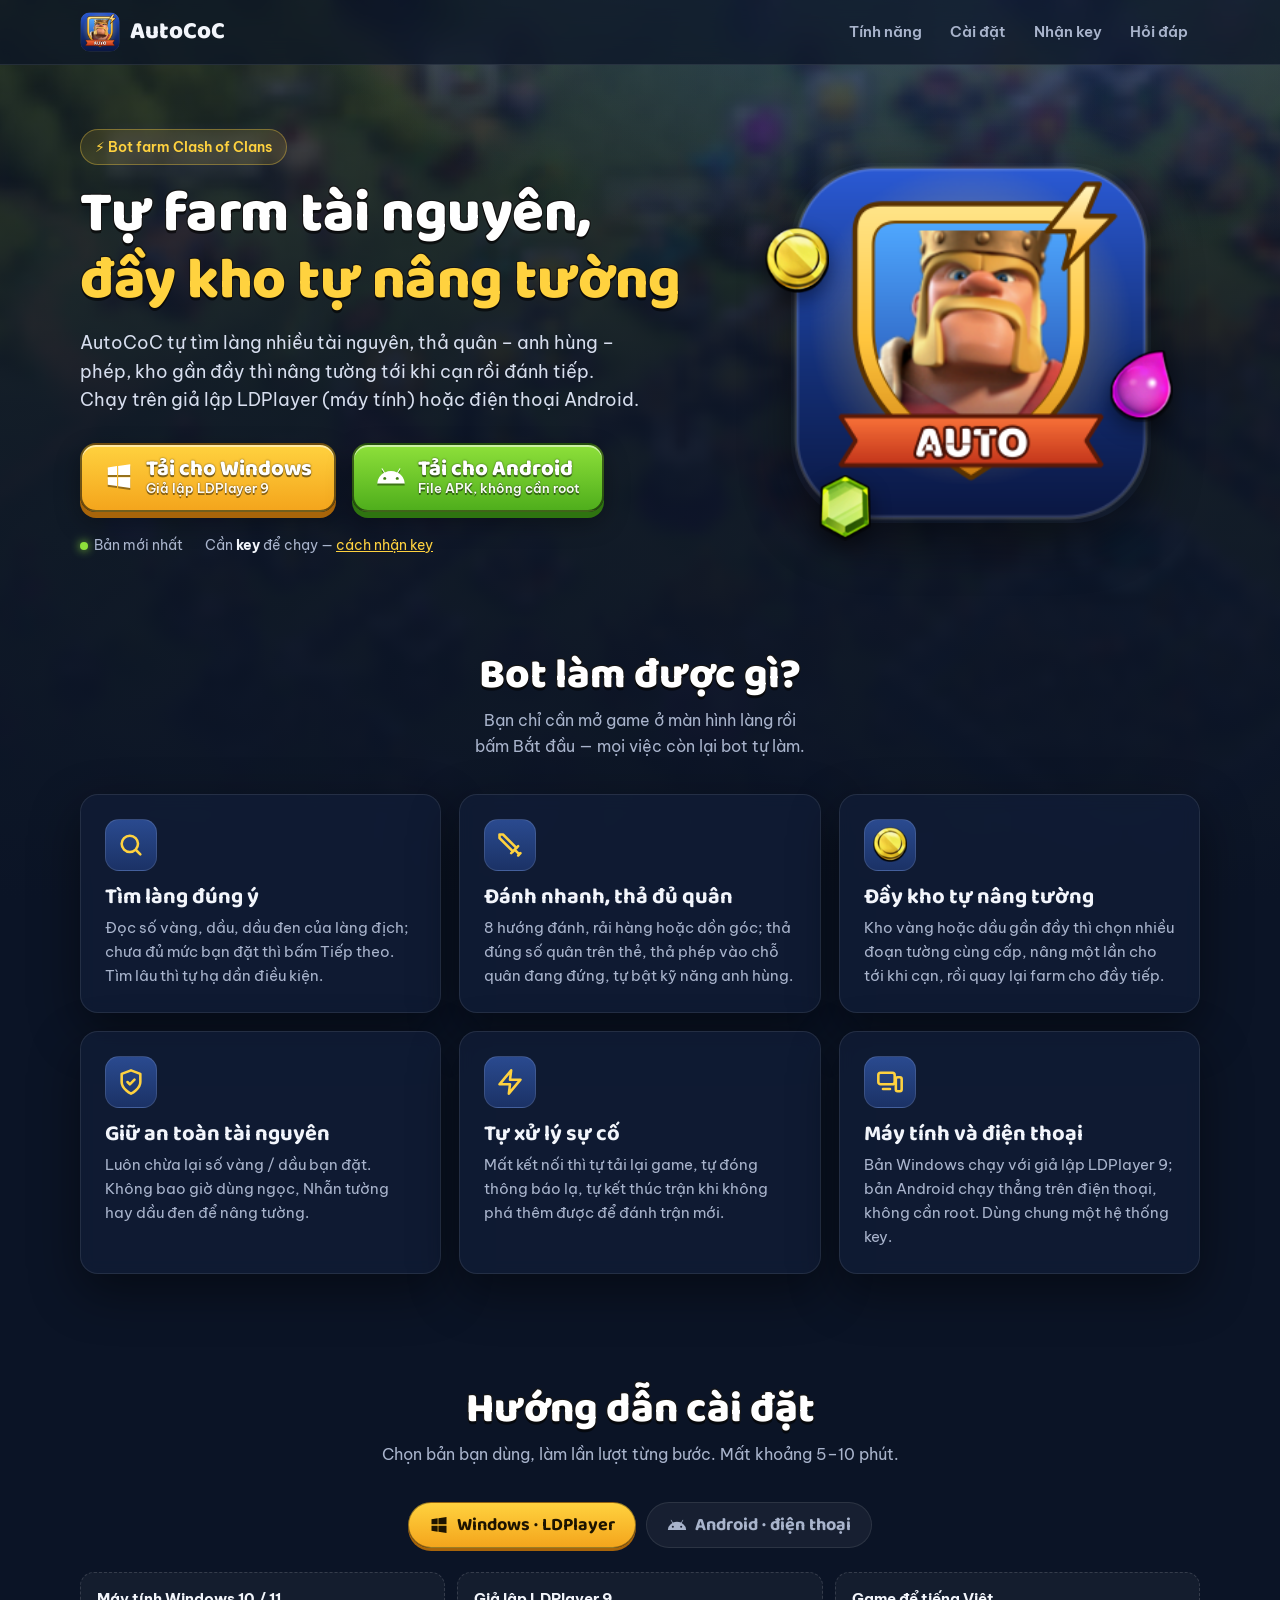
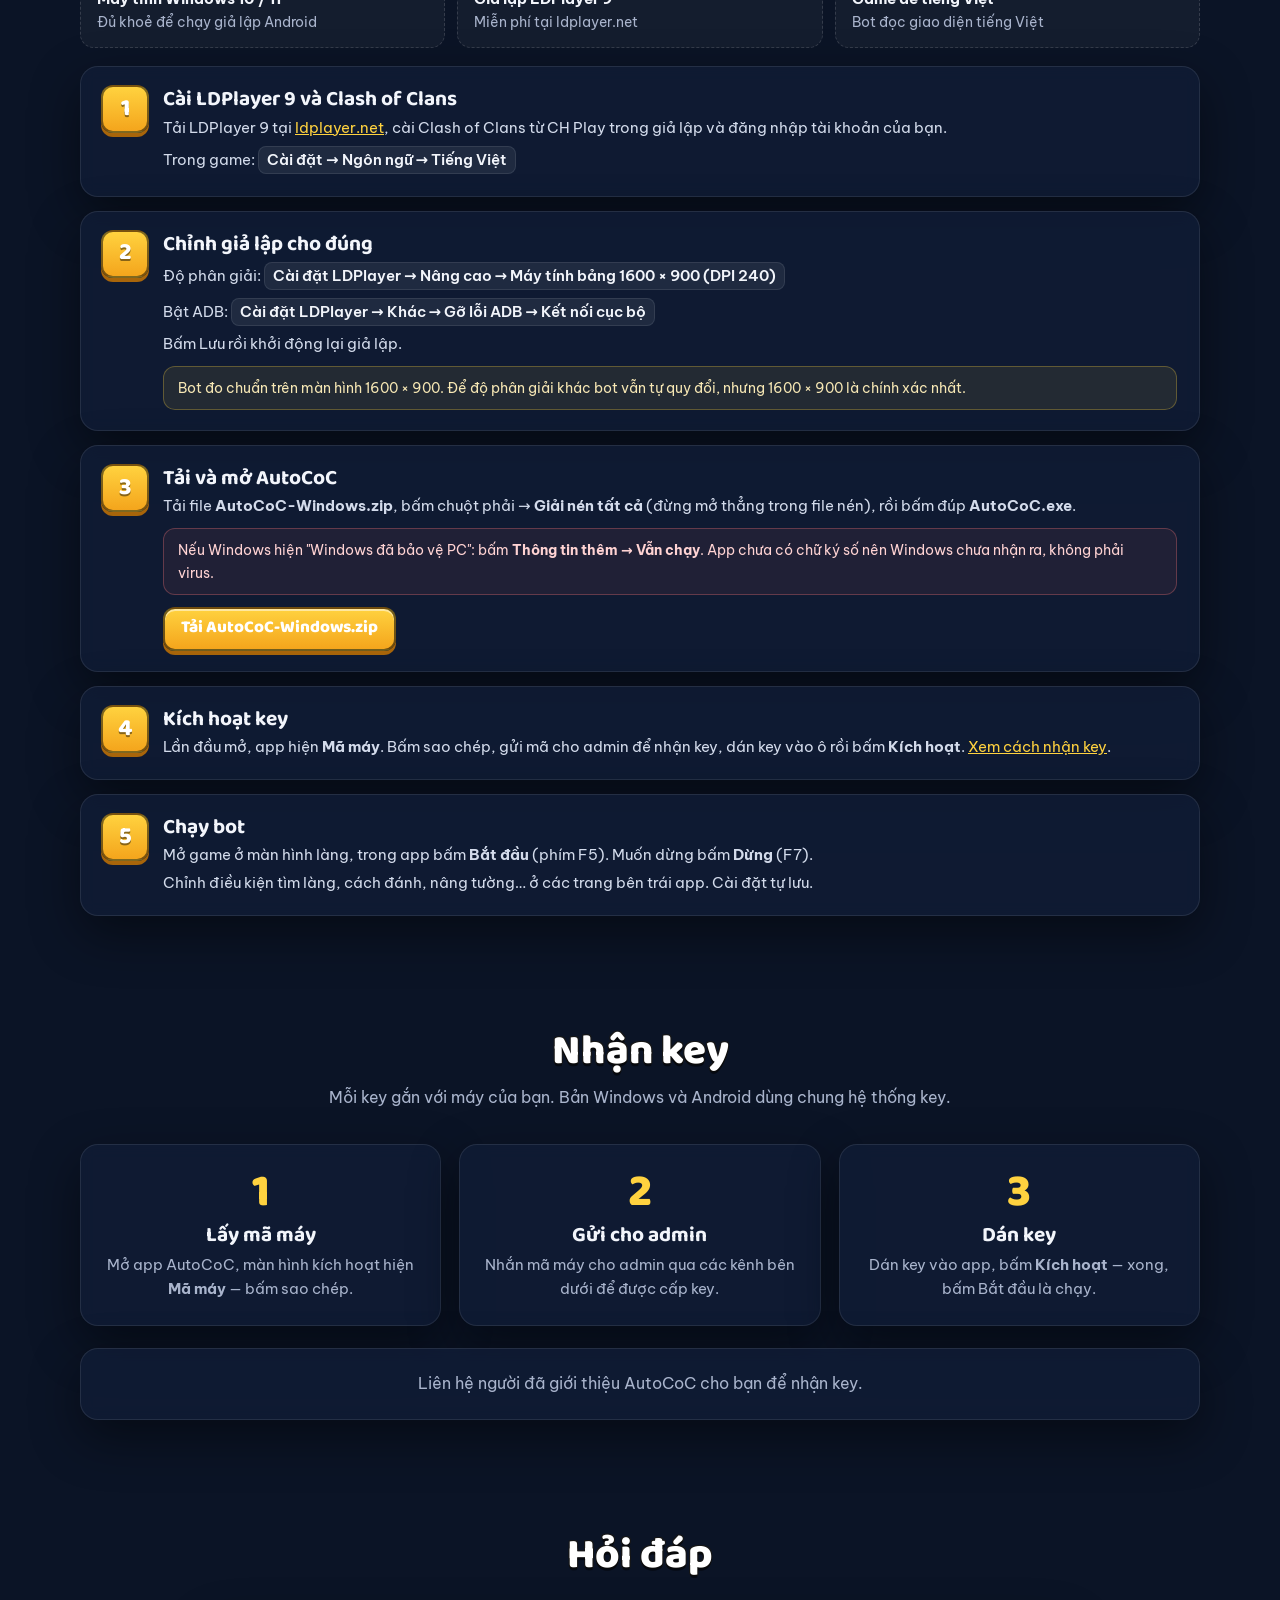
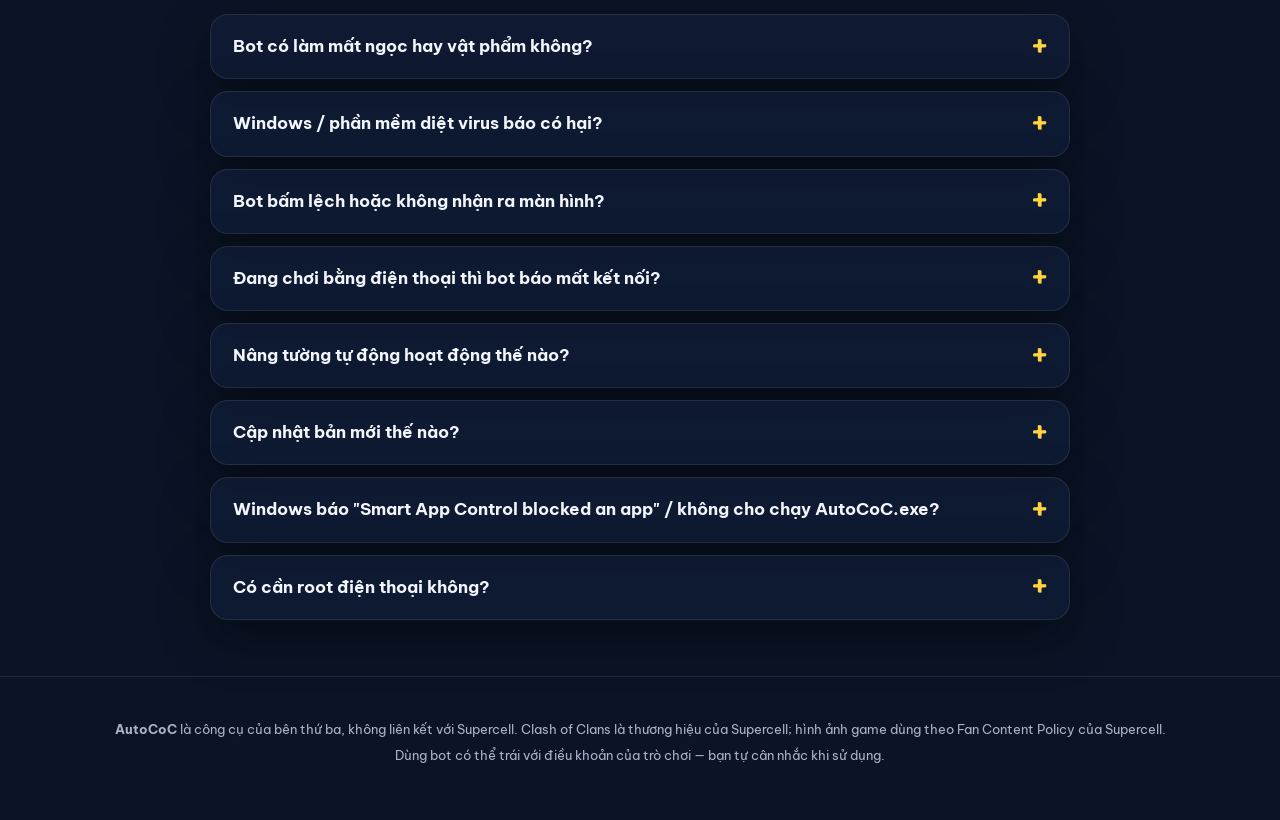
==== commit e1119920: "Cập nhật index.html" ====
--- a/index.html
+++ b/index.html
@@ -433,9 +433,13 @@
           <div class="ans"><p>Một tài khoản chỉ vào được một máy cùng lúc. Khi bạn tự chơi ở máy khác, hãy dừng bot trước.</p></div></details>
         <details class="card"><summary>Nâng tường tự động hoạt động thế nào?</summary>
           <div class="ans"><p>Bật ở trang <b>Làng &amp; Nâng cấp</b>. Bot đánh farm tới khi kho vàng hoặc dầu gần đầy (~90%), rồi nâng các đoạn tường rẻ nhất (nhiều đoạn một lần) cho tới khi còn mức "Giữ lại" bạn đặt, sau đó đánh tiếp.</p>
-          <p>Muốn dùng cả vàng lẫn dầu thì chọn <b>Dùng: Cả hai</b>. Đừng để "Giữ lại vàng" bằng 0 — bot cần vàng để tìm trận. Lần đầu nên để <b>Chạy thử</b> để xem bot làm gì mà chưa tốn tài nguyên.</p></div></details>
+          <p>Muốn dùng cả vàng lẫn dầu thì chọn <b>Dùng: Cả hai</b>. Đừng để "Giữ lại vàng" bằng 0 — bot cần vàng để tìm trận. Lần đầu nên để <b>Chạy thử</b> để xem bot làm gì mà chưa tốn tài nguyên.</p>
+          <p>Game cần ít nhất <b>1 thợ xây rảnh</b> mới cho nâng tường (ô "1/6" góc dưới phải): thợ bận hết thì bot chờ, đánh farm tiếp. Để <b>Nâng đến cấp: Tối đa</b> thì bot nâng tới cấp cao nhất nhà chính cho phép (nhà chính 13 → tường 14, 14 → 15, 15 → 16, 16 → 17, 17 → 18, 18 → 19).</p></div></details>
         <details class="card"><summary>Cập nhật bản mới thế nào?</summary>
           <div class="ans"><p>Tải lại ở trang này — nút tải luôn là bản mới nhất. Windows: giải nén đè lên thư mục cũ (giữ thư mục <b>userdata</b> để không mất cài đặt và key). Android: cài đè lên app cũ, không cần gỡ.</p></div></details>
+        <details class="card"><summary>Windows báo "Smart App Control blocked an app" / không cho chạy AutoCoC.exe?</summary>
+          <div class="ans"><p>Đó là tính năng bảo vệ của Windows 11: chặn mọi phần mềm chưa ký số, không phải lỗi của tool. Cách mở: Start → gõ <b>Smart App Control</b> → mở mục đó → chọn <b>Off (Tắt)</b> → chạy lại AutoCoC.exe. Nếu chỉ hiện "Windows protected your PC" thì bấm <b>More info → Run anyway</b>.</p>
+          <p>Không muốn tắt: cài bản Android (AutoCoC.apk) ngay trong giả lập LDPlayer — bot chạy bên trong giả lập nên Windows không chặn.</p></div></details>
         <details class="card"><summary>Có cần root điện thoại không?</summary>
           <div class="ans"><p>Không. App dùng Trợ năng để chạm và quyền quay màn hình để nhìn game, giống như bạn tự bấm.</p></div></details>
       </div>
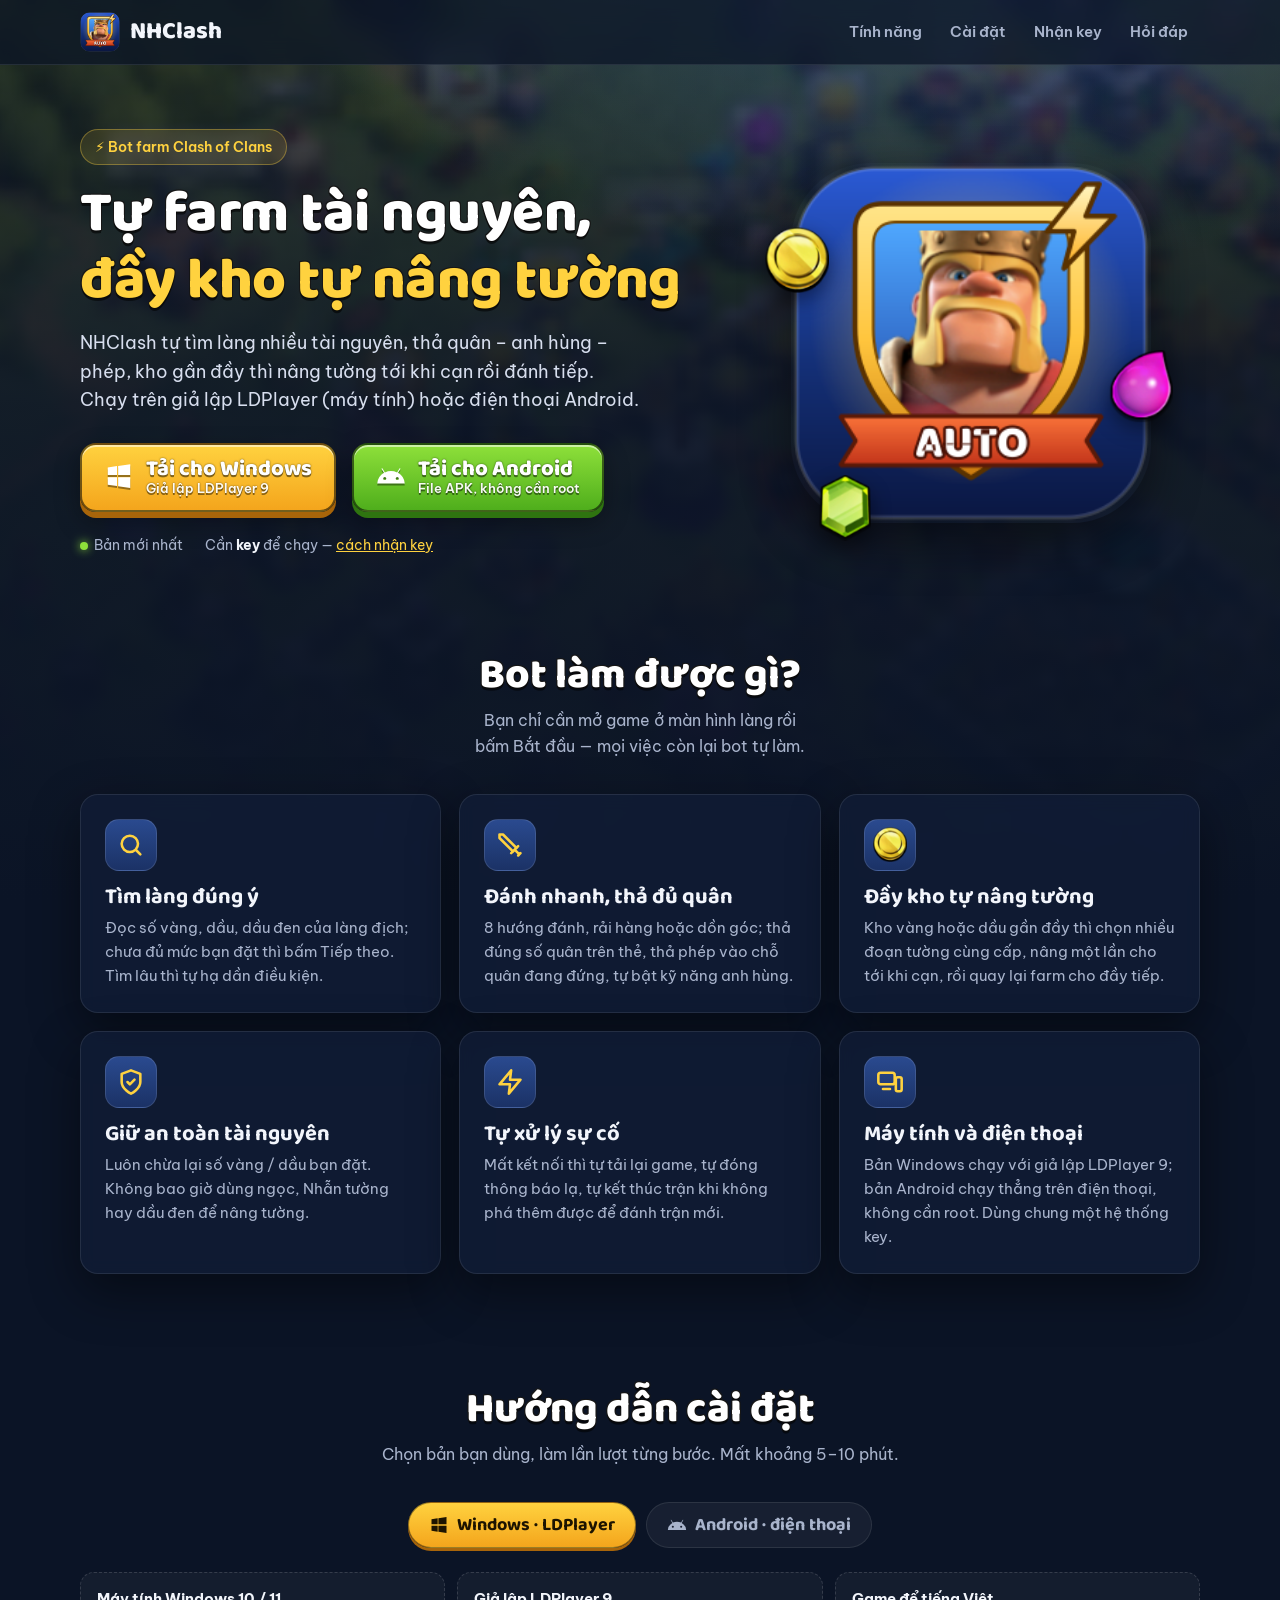
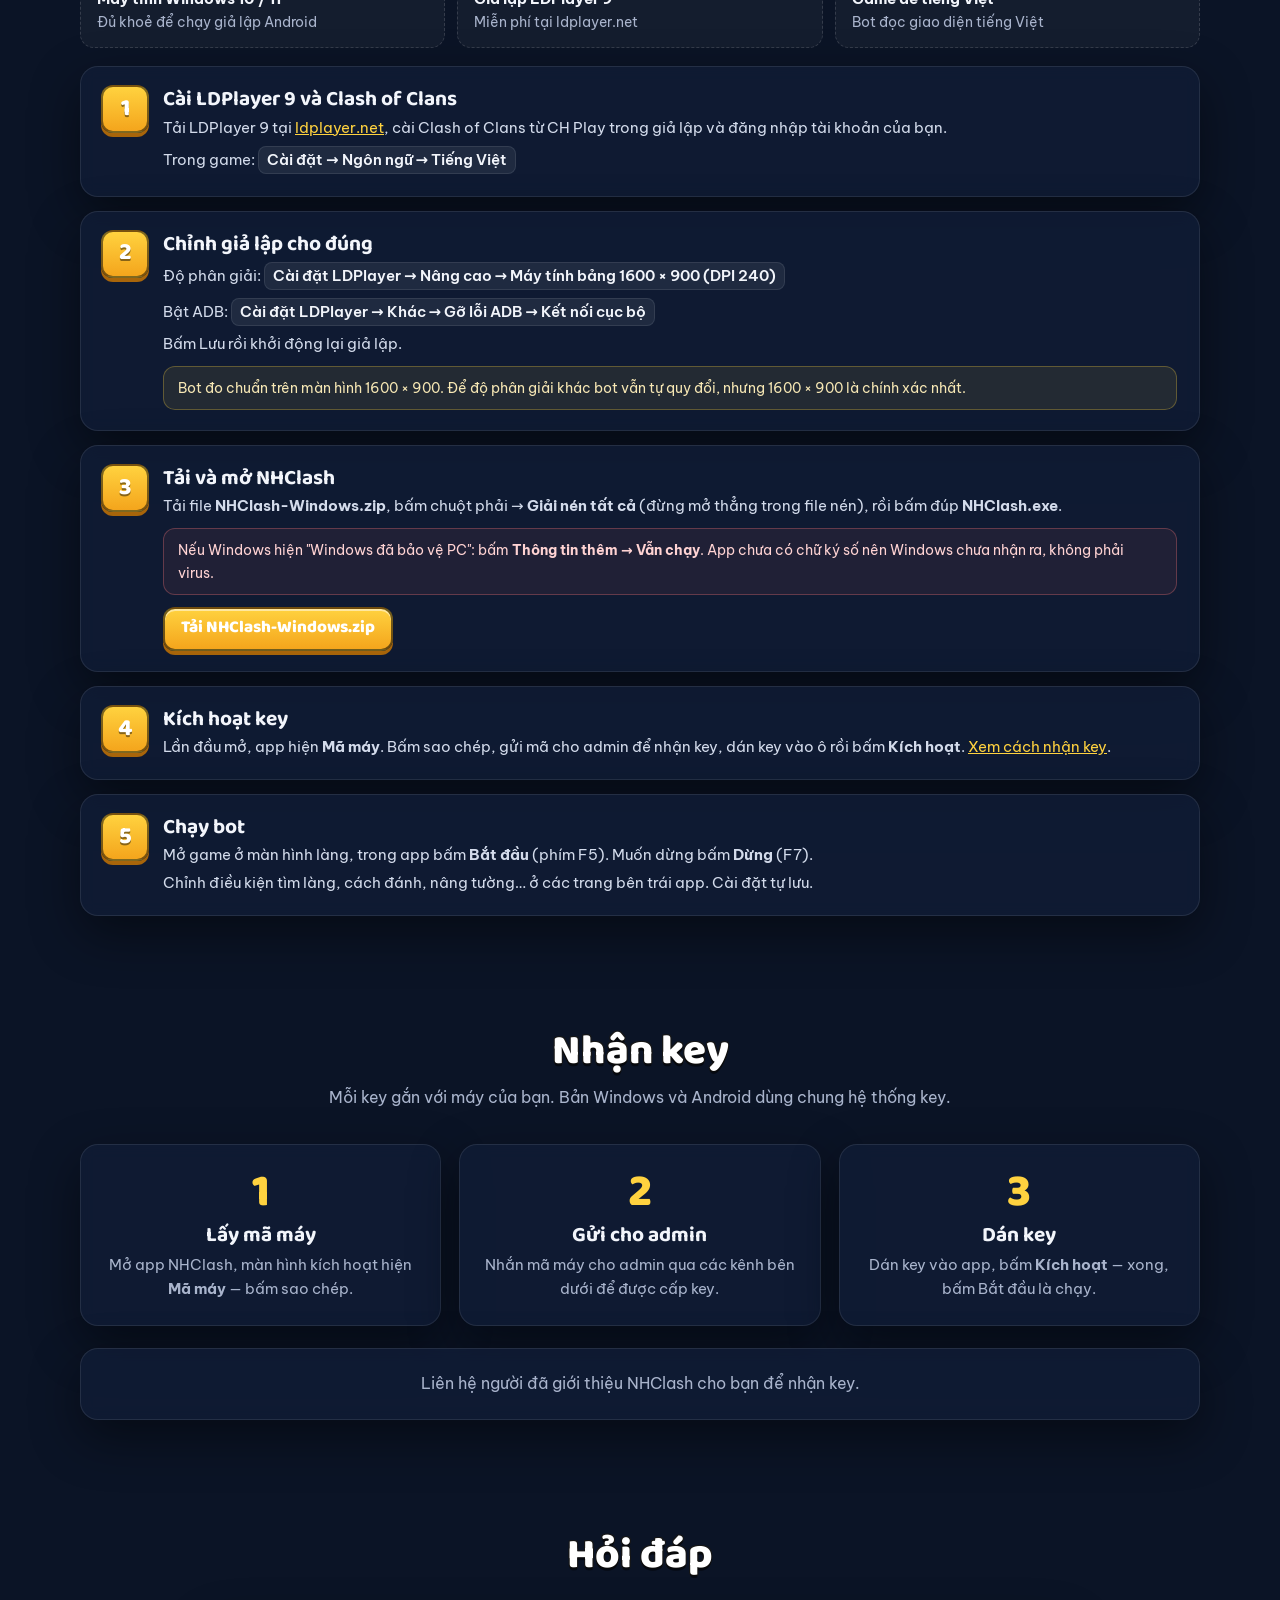
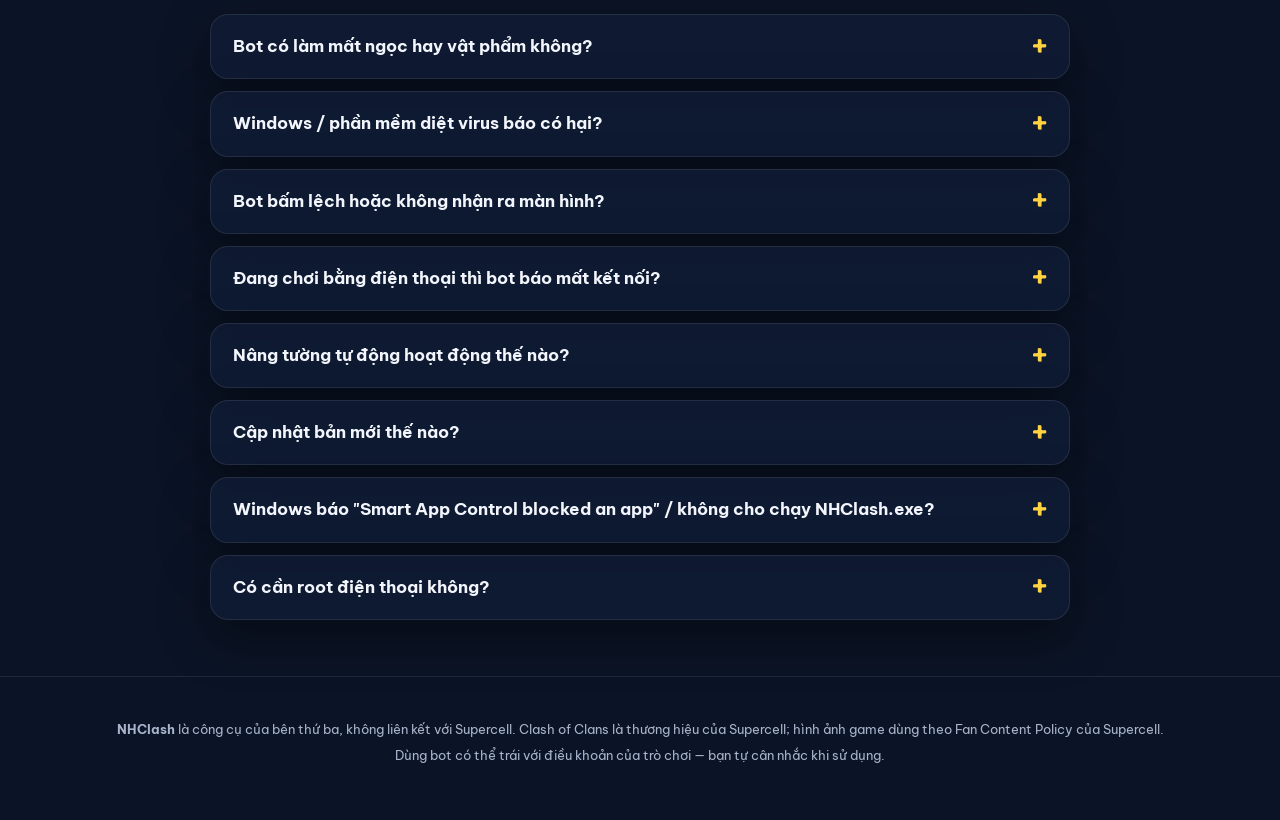
==== commit 396708dd: "Cập nhật index.html" ====
--- a/index.html
+++ b/index.html
@@ -3,9 +3,9 @@
 <head>
 <meta charset="utf-8">
 <meta name="viewport" content="width=device-width, initial-scale=1">
-<title>AutoCoC — Bot farm Clash of Clans</title>
-<meta name="description" content="Tải AutoCoC cho Windows (LDPlayer) và Android: tự farm Clash of Clans, đầy kho tự nâng tường. Hướng dẫn cài đặt từng bước.">
-<meta property="og:title" content="AutoCoC — Bot farm Clash of Clans">
+<title>NHClash — Bot farm Clash of Clans</title>
+<meta name="description" content="Tải NHClash cho Windows (LDPlayer) và Android: tự farm Clash of Clans, đầy kho tự nâng tường. Hướng dẫn cài đặt từng bước.">
+<meta property="og:title" content="NHClash — Bot farm Clash of Clans">
 <meta property="og:description" content="Tự farm, đầy kho tự nâng tường. Bản Windows (LDPlayer) và Android.">
 <meta property="og:image" content="https://nguyenhoang-pluto.github.io/autococ/assets/logo.png">
 <meta property="og:url" content="https://nguyenhoang-pluto.github.io/autococ/">
@@ -227,7 +227,7 @@
 
 <header>
   <div class="wrap nav">
-    <a class="brand" href="#top"><img src="assets/logo.png" alt="">AutoCoC</a>
+    <a class="brand" href="#top"><img src="assets/logo.png" alt="">NHClash</a>
     <nav aria-label="Mục lục">
       <a href="#tinh-nang">Tính năng</a>
       <a href="#cai-dat">Cài đặt</a>
@@ -245,7 +245,7 @@
       <div>
         <span class="pill">⚡ Bot farm Clash of Clans</span>
         <h1 class="stroke">Tự farm tài nguyên,<br><span class="hl">đầy kho tự nâng tường</span></h1>
-        <p class="lead">AutoCoC tự tìm làng nhiều tài nguyên, thả quân – anh hùng – phép, kho gần đầy thì nâng tường tới khi cạn rồi đánh tiếp. Chạy trên giả lập LDPlayer (máy tính) hoặc điện thoại Android.</p>
+        <p class="lead">NHClash tự tìm làng nhiều tài nguyên, thả quân – anh hùng – phép, kho gần đầy thì nâng tường tới khi cạn rồi đánh tiếp. Chạy trên giả lập LDPlayer (máy tính) hoặc điện thoại Android.</p>
         <div class="cta">
           <a class="btn" id="dl-win" href="#cai-dat">
             <svg><use href="#i-win"/></svg>
@@ -345,10 +345,10 @@
             <div class="tip">Bot đo chuẩn trên màn hình 1600 × 900. Để độ phân giải khác bot vẫn tự quy đổi, nhưng 1600 × 900 là chính xác nhất.</div>
           </li>
           <li class="card step">
-            <h3>Tải và mở AutoCoC</h3>
-            <p>Tải file <b>AutoCoC-Windows.zip</b>, bấm chuột phải → <b>Giải nén tất cả</b> (đừng mở thẳng trong file nén), rồi bấm đúp <b>AutoCoC.exe</b>.</p>
+            <h3>Tải và mở NHClash</h3>
+            <p>Tải file <b>NHClash-Windows.zip</b>, bấm chuột phải → <b>Giải nén tất cả</b> (đừng mở thẳng trong file nén), rồi bấm đúp <b>NHClash.exe</b>.</p>
             <div class="tip warn">Nếu Windows hiện "Windows đã bảo vệ PC": bấm <b>Thông tin thêm → Vẫn chạy</b>. App chưa có chữ ký số nên Windows chưa nhận ra, không phải virus.</div>
-            <a class="btn small" data-dl="win" href="#">Tải AutoCoC-Windows.zip</a>
+            <a class="btn small" data-dl="win" href="#">Tải NHClash-Windows.zip</a>
           </li>
           <li class="card step">
             <h3>Kích hoạt key</h3>
@@ -371,17 +371,17 @@
         <ol class="steps">
           <li class="card step">
             <h3>Cài app</h3>
-            <p>Tải file <b>AutoCoC.apk</b> rồi mở để cài. Máy hỏi thì cho phép <b>Cài ứng dụng không rõ nguồn gốc</b>. Play Protect cảnh báo thì chọn <b>Vẫn cài</b>.</p>
-            <a class="btn small green" data-dl="apk" href="#">Tải AutoCoC.apk</a>
+            <p>Tải file <b>NHClash.apk</b> rồi mở để cài. Máy hỏi thì cho phép <b>Cài ứng dụng không rõ nguồn gốc</b>. Play Protect cảnh báo thì chọn <b>Vẫn cài</b>.</p>
+            <a class="btn small green" data-dl="apk" href="#">Tải NHClash.apk</a>
           </li>
           <li class="card step">
             <h3>Kích hoạt key</h3>
-            <p>Mở AutoCoC, màn hình hiện <b>Mã máy</b> → gửi admin để nhận key → dán key → bấm <b>Kích hoạt</b>.</p>
+            <p>Mở NHClash, màn hình hiện <b>Mã máy</b> → gửi admin để nhận key → dán key → bấm <b>Kích hoạt</b>.</p>
           </li>
           <li class="card step">
             <h3>Bật Trợ năng</h3>
-            <p>Bấm <b>Bắt đầu</b> → <b>Mở Trợ năng</b> → chọn <b>AutoCoC</b> → <b>Bật</b>. Bot cần quyền này để chạm thay bạn.</p>
-            <div class="tip">Android 13 trở lên, nếu công tắc bị mờ hoặc báo "Cài đặt bị hạn chế": vào <span class="path">Cài đặt → Ứng dụng → AutoCoC → ⋮ (góc trên phải) → Cho phép cài đặt bị hạn chế</span> rồi bật lại.</div>
+            <p>Bấm <b>Bắt đầu</b> → <b>Mở Trợ năng</b> → chọn <b>NHClash</b> → <b>Bật</b>. Bot cần quyền này để chạm thay bạn.</p>
+            <div class="tip">Android 13 trở lên, nếu công tắc bị mờ hoặc báo "Cài đặt bị hạn chế": vào <span class="path">Cài đặt → Ứng dụng → NHClash → ⋮ (góc trên phải) → Cho phép cài đặt bị hạn chế</span> rồi bật lại.</div>
           </li>
           <li class="card step">
             <h3>Cho phép quay màn hình</h3>
@@ -390,7 +390,7 @@
           <li class="card step">
             <h3>Chạy bot</h3>
             <p>App tự mở Clash of Clans và bắt đầu đánh. Trên màn hình game có nút nổi: <b>▶</b> chạy / <b>■</b> dừng, kéo để đổi chỗ.</p>
-            <p>Tắt hẳn: kéo thanh thông báo xuống → AutoCoC → <b>Tắt hẳn</b>.</p>
+            <p>Tắt hẳn: kéo thanh thông báo xuống → NHClash → <b>Tắt hẳn</b>.</p>
             <div class="tip">Màn hình 16:9 là chuẩn nhất. Điện thoại màn dài bot tự căn theo mép, nếu thấy bấm lệch hãy chụp màn hình gửi admin để chỉnh.</div>
           </li>
         </ol>
@@ -406,7 +406,7 @@
         <p>Mỗi key gắn với máy của bạn. Bản Windows và Android dùng chung hệ thống key.</p>
       </div>
       <div class="key-grid">
-        <div class="card key-step"><div class="num">1</div><h3>Lấy mã máy</h3><p>Mở app AutoCoC, màn hình kích hoạt hiện <b>Mã máy</b> — bấm sao chép.</p></div>
+        <div class="card key-step"><div class="num">1</div><h3>Lấy mã máy</h3><p>Mở app NHClash, màn hình kích hoạt hiện <b>Mã máy</b> — bấm sao chép.</p></div>
         <div class="card key-step"><div class="num">2</div><h3>Gửi cho admin</h3><p>Nhắn mã máy cho admin qua các kênh bên dưới để được cấp key.</p></div>
         <div class="card key-step"><div class="num">3</div><h3>Dán key</h3><p>Dán key vào app, bấm <b>Kích hoạt</b> — xong, bấm Bắt đầu là chạy.</p></div>
       </div>
@@ -426,7 +426,7 @@
         <details class="card"><summary>Bot có làm mất ngọc hay vật phẩm không?</summary>
           <div class="ans"><p>Không. Bot chỉ bấm nâng tường khi hộp xác nhận đúng giá bằng vàng hoặc dầu; thấy ngọc là hủy. Bot không bao giờ dùng Nhẫn tường, dầu đen hay mua bằng ngọc.</p></div></details>
         <details class="card"><summary>Windows / phần mềm diệt virus báo có hại?</summary>
-          <div class="ans"><p>App đóng gói bằng Python và chưa có chữ ký số nên đôi khi bị báo nhầm. Chọn <b>Thông tin thêm → Vẫn chạy</b>, hoặc thêm thư mục AutoCoC vào danh sách ngoại lệ của phần mềm diệt virus.</p></div></details>
+          <div class="ans"><p>App đóng gói bằng Python và chưa có chữ ký số nên đôi khi bị báo nhầm. Chọn <b>Thông tin thêm → Vẫn chạy</b>, hoặc thêm thư mục NHClash vào danh sách ngoại lệ của phần mềm diệt virus.</p></div></details>
         <details class="card"><summary>Bot bấm lệch hoặc không nhận ra màn hình?</summary>
           <div class="ans"><p>Kiểm tra lại: giả lập để 1600 × 900 (DPI 240), game để tiếng Việt, không có cửa sổ chat hay thông báo che màn hình khi bắt đầu.</p></div></details>
         <details class="card"><summary>Đang chơi bằng điện thoại thì bot báo mất kết nối?</summary>
@@ -437,9 +437,9 @@
           <p>Game cần ít nhất <b>1 thợ xây rảnh</b> mới cho nâng tường (ô "1/6" góc dưới phải): thợ bận hết thì bot chờ, đánh farm tiếp. Để <b>Nâng đến cấp: Tối đa</b> thì bot nâng tới cấp cao nhất nhà chính cho phép (nhà chính 13 → tường 14, 14 → 15, 15 → 16, 16 → 17, 17 → 18, 18 → 19).</p></div></details>
         <details class="card"><summary>Cập nhật bản mới thế nào?</summary>
           <div class="ans"><p>Tải lại ở trang này — nút tải luôn là bản mới nhất. Windows: giải nén đè lên thư mục cũ (giữ thư mục <b>userdata</b> để không mất cài đặt và key). Android: cài đè lên app cũ, không cần gỡ.</p></div></details>
-        <details class="card"><summary>Windows báo "Smart App Control blocked an app" / không cho chạy AutoCoC.exe?</summary>
-          <div class="ans"><p>Đó là tính năng bảo vệ của Windows 11: chặn mọi phần mềm chưa ký số, không phải lỗi của tool. Cách mở: Start → gõ <b>Smart App Control</b> → mở mục đó → chọn <b>Off (Tắt)</b> → chạy lại AutoCoC.exe. Nếu chỉ hiện "Windows protected your PC" thì bấm <b>More info → Run anyway</b>.</p>
-          <p>Không muốn tắt: cài bản Android (AutoCoC.apk) ngay trong giả lập LDPlayer — bot chạy bên trong giả lập nên Windows không chặn.</p></div></details>
+        <details class="card"><summary>Windows báo "Smart App Control blocked an app" / không cho chạy NHClash.exe?</summary>
+          <div class="ans"><p>Đó là tính năng bảo vệ của Windows 11: chặn mọi phần mềm chưa ký số, không phải lỗi của tool. Cách mở: Start → gõ <b>Smart App Control</b> → mở mục đó → chọn <b>Off (Tắt)</b> → chạy lại NHClash.exe. Nếu chỉ hiện "Windows protected your PC" thì bấm <b>More info → Run anyway</b>.</p>
+          <p>Không muốn tắt: cài bản Android (NHClash.apk) ngay trong giả lập LDPlayer — bot chạy bên trong giả lập nên Windows không chặn.</p></div></details>
         <details class="card"><summary>Có cần root điện thoại không?</summary>
           <div class="ans"><p>Không. App dùng Trợ năng để chạm và quyền quay màn hình để nhìn game, giống như bạn tự bấm.</p></div></details>
       </div>
@@ -453,7 +453,7 @@
 
 <footer>
   <div class="wrap">
-    <p><b>AutoCoC</b> là công cụ của bên thứ ba, không liên kết với Supercell. Clash of Clans là thương hiệu của Supercell; hình ảnh game dùng theo Fan Content Policy của Supercell.</p>
+    <p><b>NHClash</b> là công cụ của bên thứ ba, không liên kết với Supercell. Clash of Clans là thương hiệu của Supercell; hình ảnh game dùng theo Fan Content Policy của Supercell.</p>
     <p>Dùng bot có thể trái với điều khoản của trò chơi — bạn tự cân nhắc khi sử dụng.</p>
   </div>
 </footer>
@@ -468,7 +468,7 @@
     telegram: "",      // vd "https://t.me/ten"
   },
 };
-const FILES = { win: "AutoCoC-Windows.zip", apk: "AutoCoC.apk" };
+const FILES = { win: "NHClash-Windows.zip", apk: "NHClash.apk" };
 
 (function () {
   "use strict";
@@ -518,7 +518,7 @@
     a.innerHTML = '<svg><use href="#i-chat"/></svg><span class="label">' + names[k] + "</span>";
     contact.appendChild(a);
   });
-  if (!any) document.getElementById("contact-text").textContent = "Liên hệ người đã giới thiệu AutoCoC cho bạn để nhận key.";
+  if (!any) document.getElementById("contact-text").textContent = "Liên hệ người đã giới thiệu NHClash cho bạn để nhận key.";
 
   // ---- bản mới nhất: ngày cập nhật, dung lượng, ghi chú, tổng lượt tải (đọc từ GitHub Releases)
   if (!repo) return;
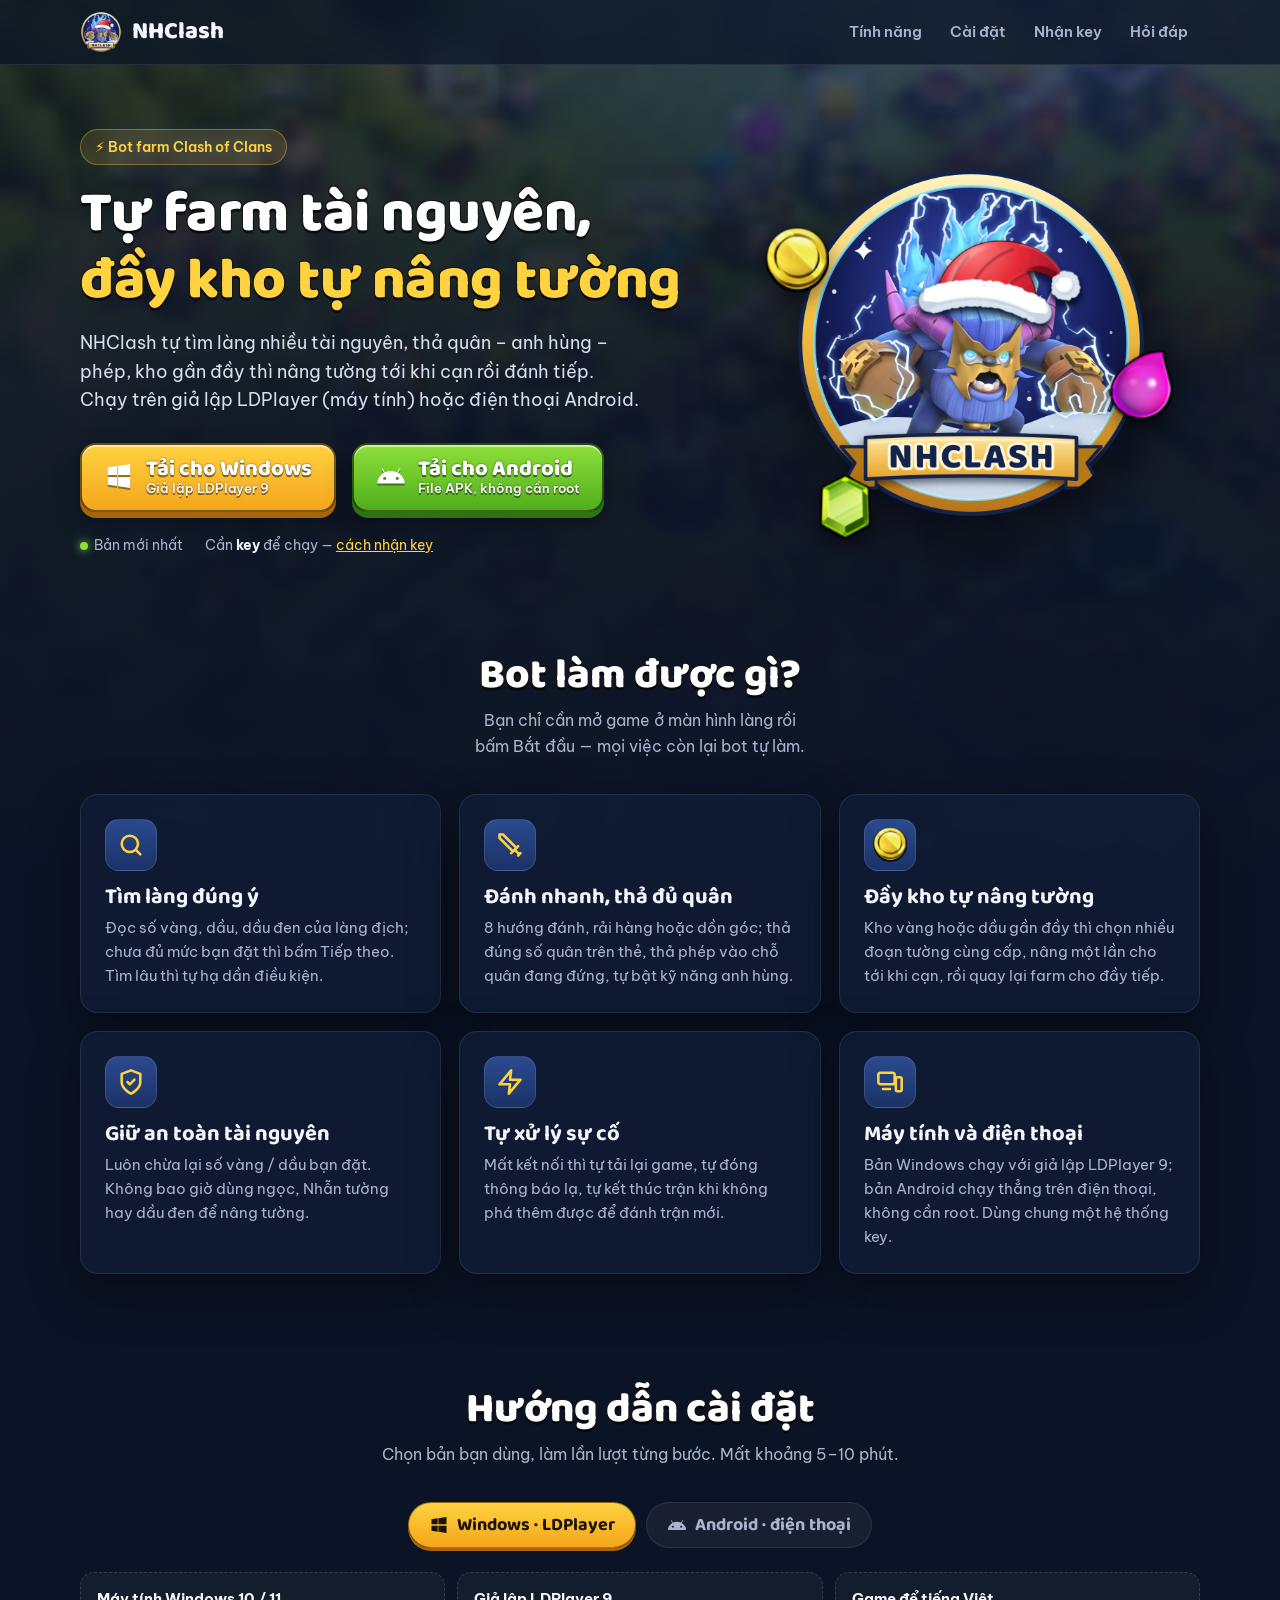
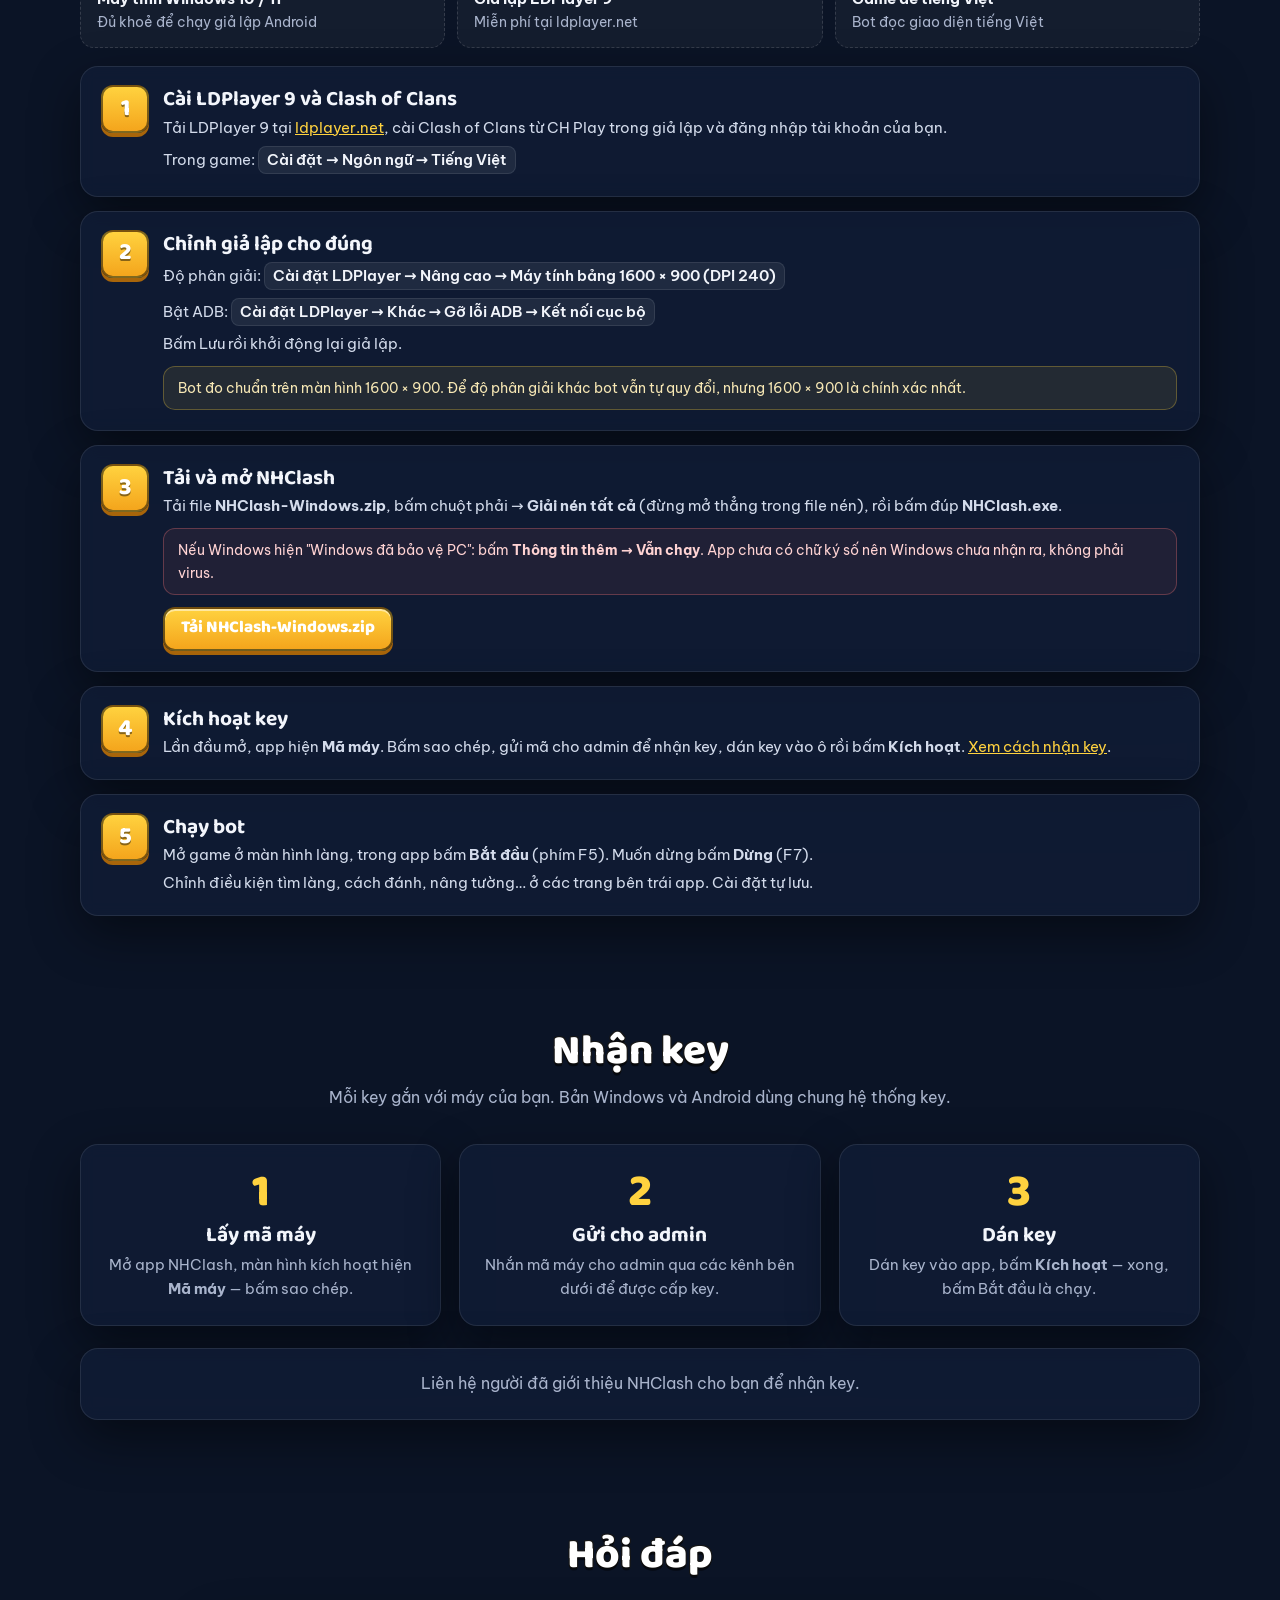
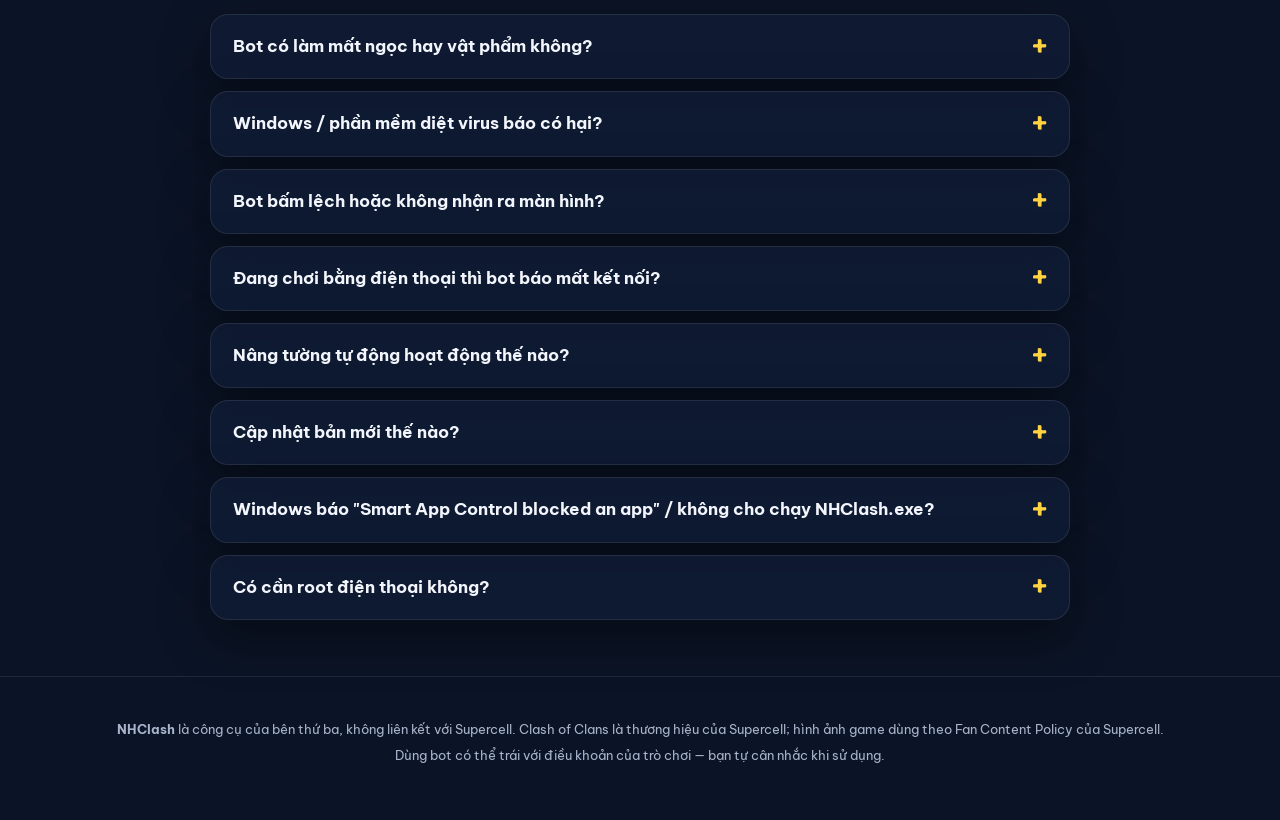
==== commit 54776cd4: "Cập nhật index.html" ====
--- a/index.html
+++ b/index.html
@@ -76,7 +76,7 @@
   }
   .nav { display: flex; align-items: center; gap: 18px; height: 64px; }
   .brand { display: flex; align-items: center; gap: 10px; text-decoration: none; color: var(--text); font-size: 24px; font-weight: 800; }
-  .brand img { width: 40px; height: 40px; border-radius: 10px; }
+  .brand img { width: 42px; height: 42px; border-radius: 50%; }
   .nav nav { margin-left: auto; display: flex; gap: 4px; }
   .nav nav a { color: var(--muted); text-decoration: none; font-weight: 600; font-size: 15px; padding: 8px 12px; border-radius: 10px; }
   .nav nav a:hover { color: var(--text); background: rgba(255, 255, 255, .06); }
@@ -116,7 +116,7 @@
   .meta .dot { display: inline-block; width: 8px; height: 8px; border-radius: 50%; background: var(--green); margin-right: 6px; box-shadow: 0 0 10px var(--green); }
   .hero-art { position: relative; justify-self: center; width: min(360px, 80vw); aspect-ratio: 1; }
   .hero-art .glow { position: absolute; inset: 8%; border-radius: 40px; background: radial-gradient(circle, rgba(59, 123, 255, .55), transparent 70%); filter: blur(30px); }
-  .hero-art .logo { position: relative; width: 100%; border-radius: 22%; box-shadow: var(--shadow); animation: float 6s ease-in-out infinite; }
+  .hero-art .logo { position: relative; width: 100%; border-radius: 50%; filter: drop-shadow(0 18px 36px rgba(0, 0, 0, .55)); animation: float 6s ease-in-out infinite; }
   .hero-art .res { position: absolute; width: 64px; filter: drop-shadow(0 8px 10px rgba(0, 0, 0, .45)); animation: float 5s ease-in-out infinite; }
   .hero-art .r1 { left: -26px; top: 18%; animation-delay: -1s; }
   .hero-art .r2 { right: -22px; top: 52%; animation-delay: -2.5s; }
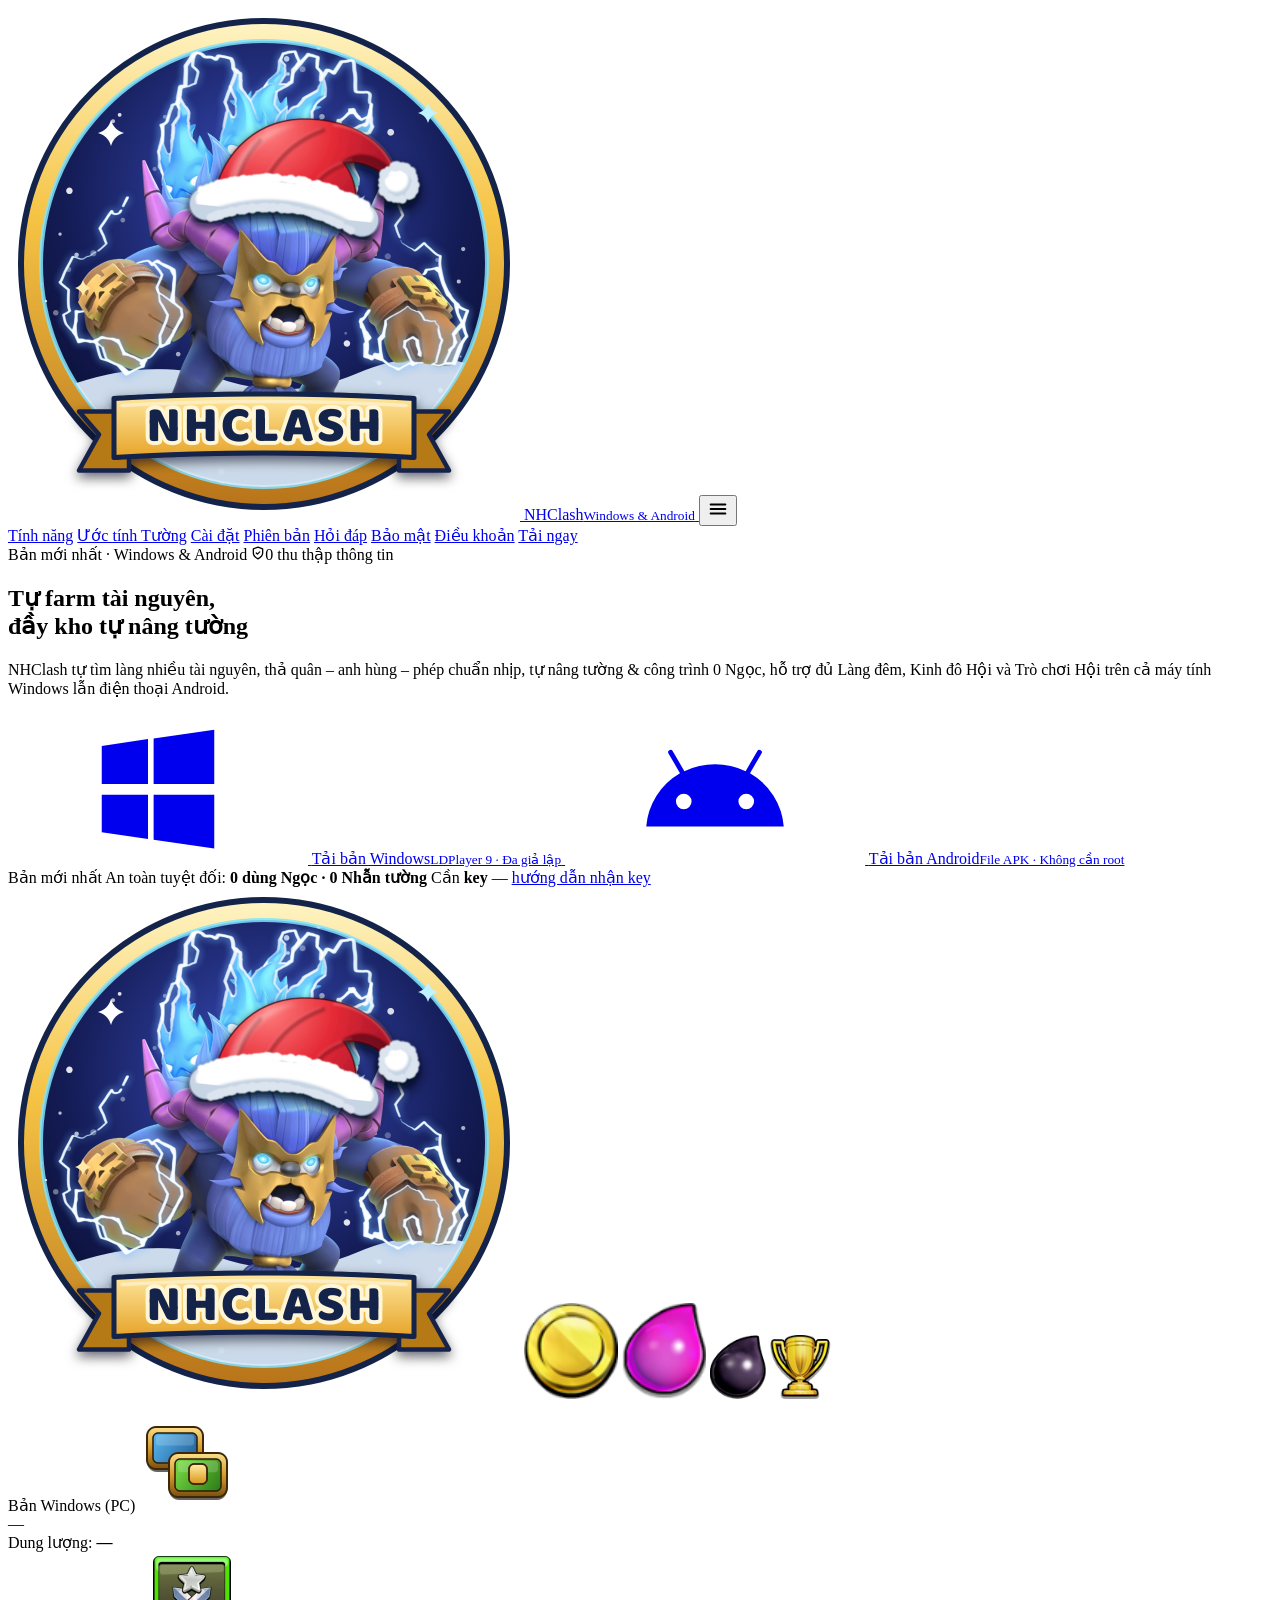
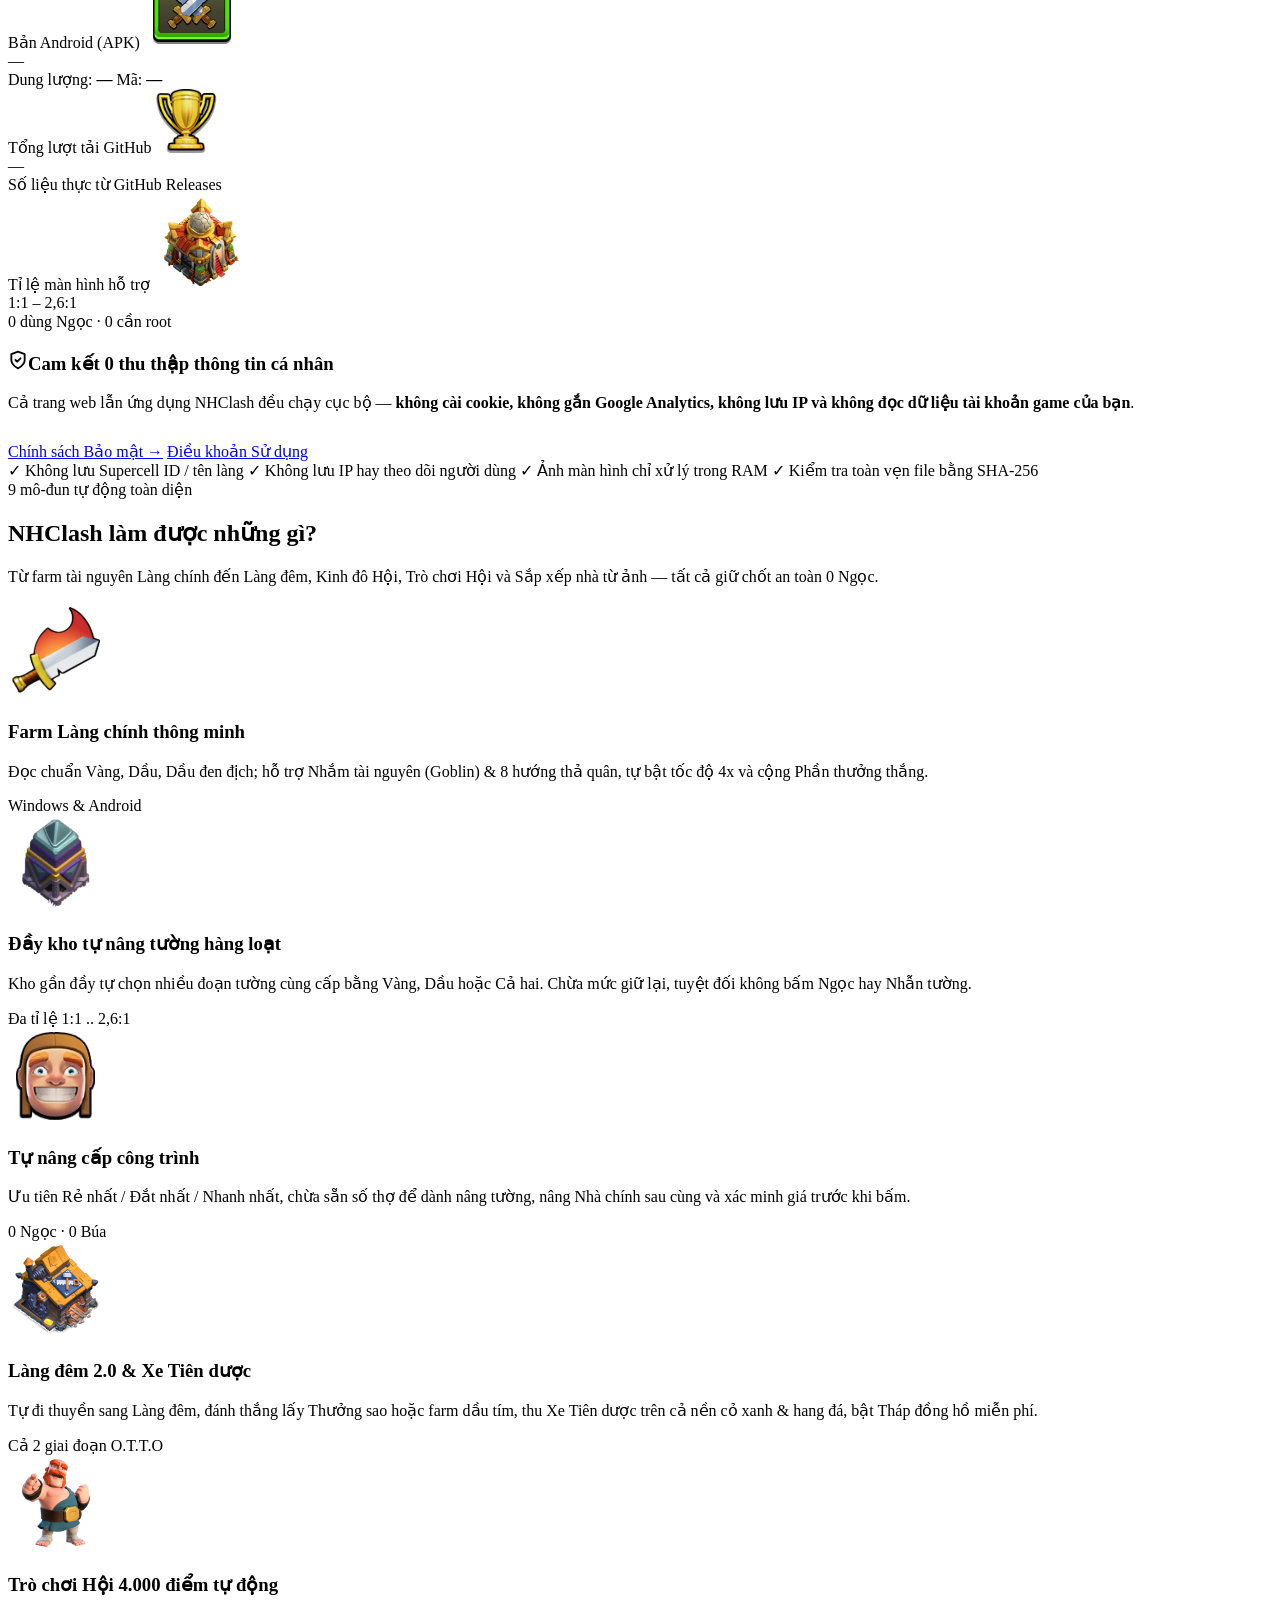
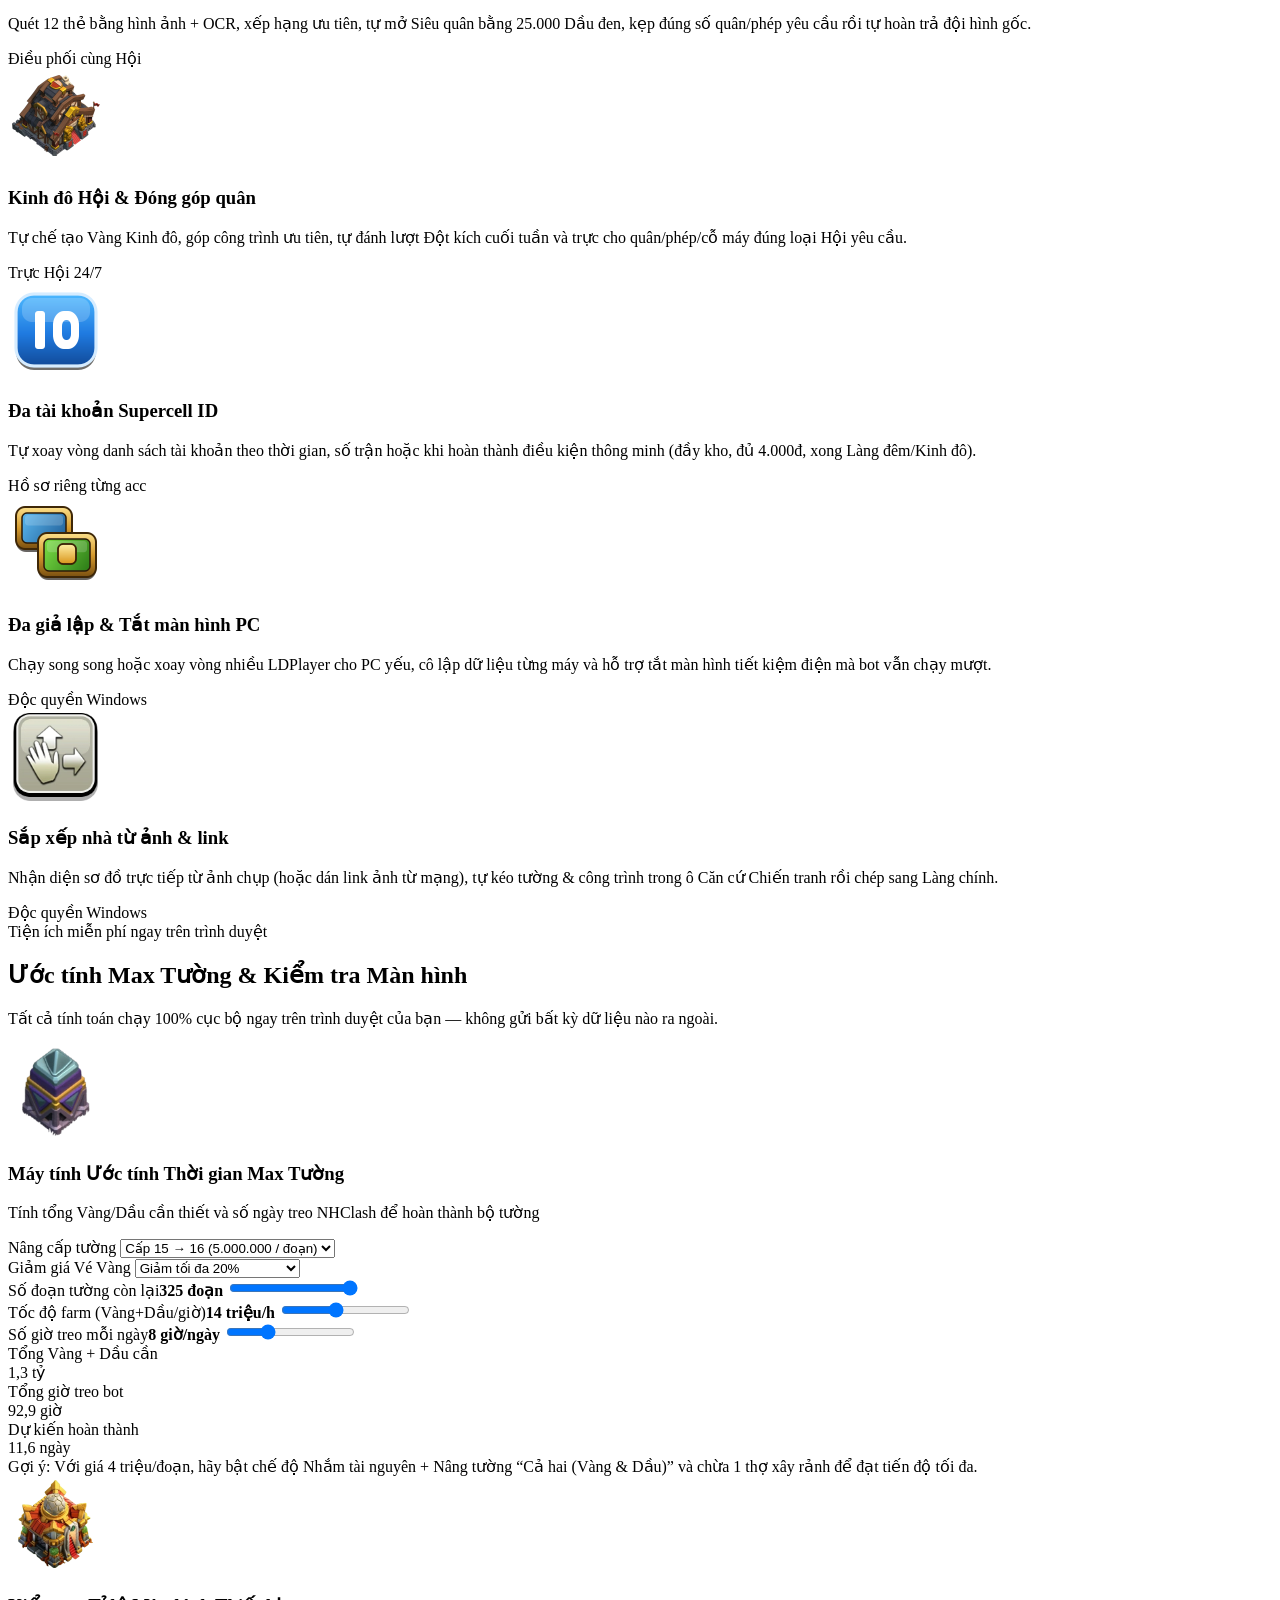
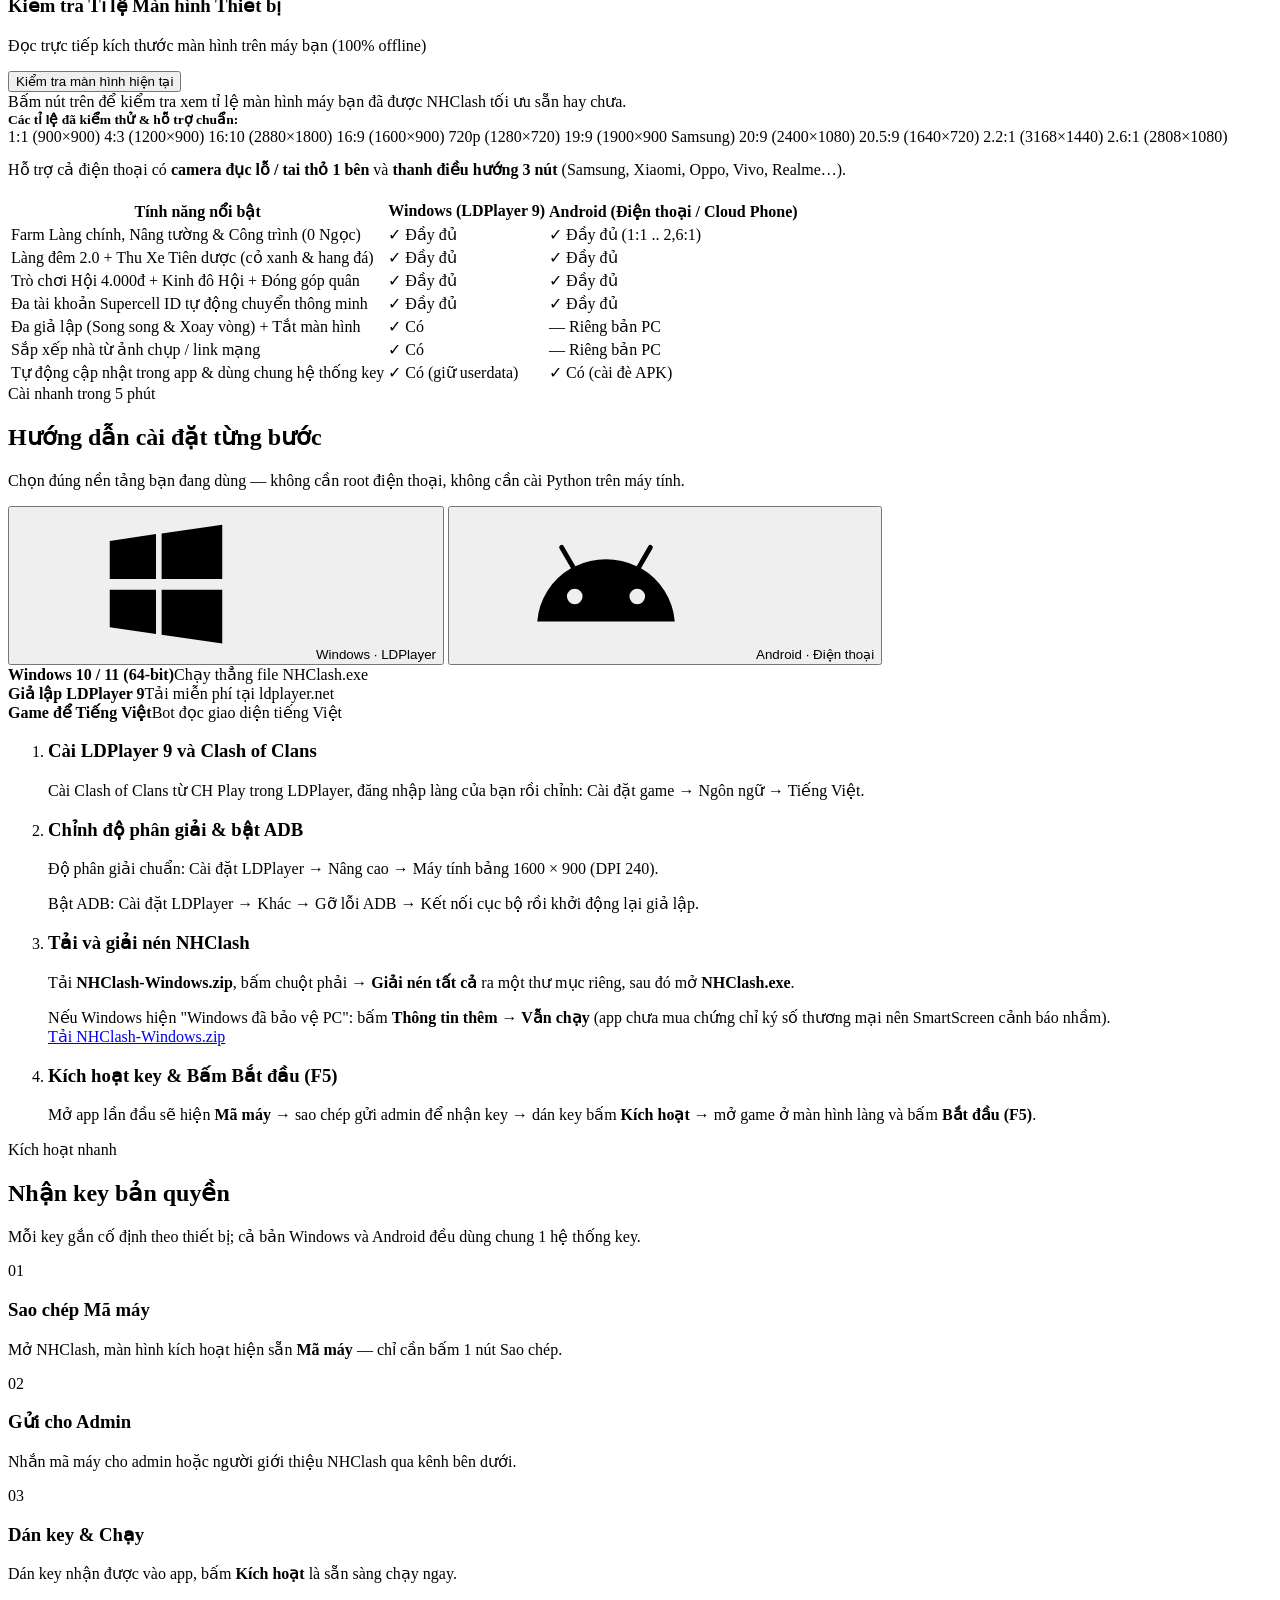
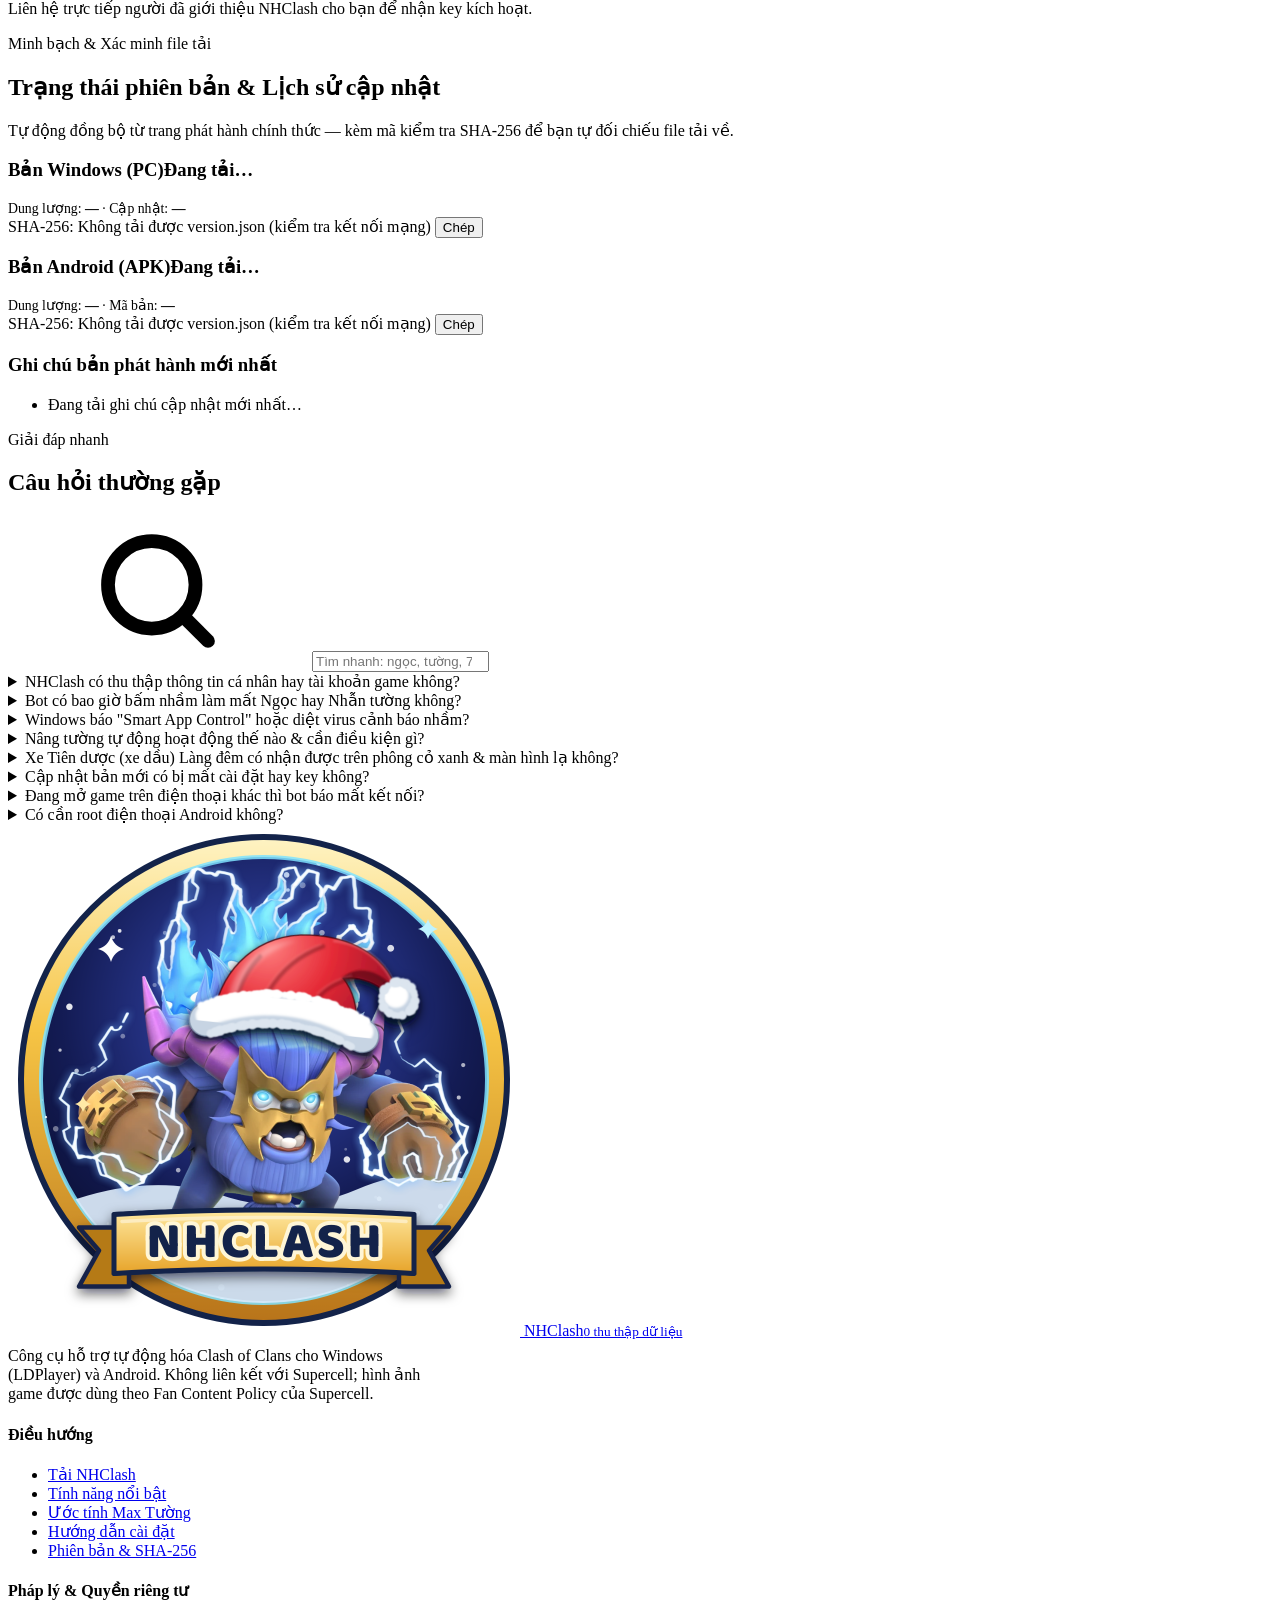
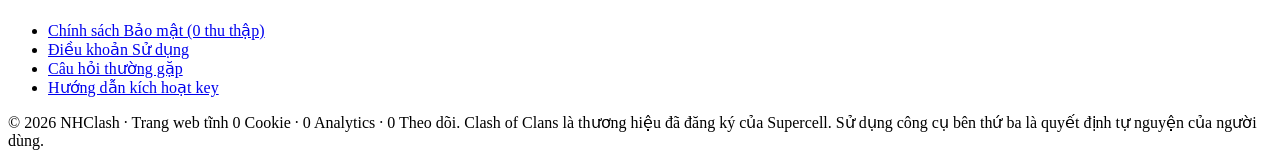
==== commit 5d0577f4: "Cập nhật index.html" ====
--- a/index.html
+++ b/index.html
@@ -3,412 +3,459 @@
 <head>
 <meta charset="utf-8">
 <meta name="viewport" content="width=device-width, initial-scale=1">
-<title>NHClash — Bot farm Clash of Clans</title>
-<meta name="description" content="Tải NHClash cho Windows (LDPlayer) và Android: tự farm Clash of Clans, đầy kho tự nâng tường. Hướng dẫn cài đặt từng bước.">
-<meta property="og:title" content="NHClash — Bot farm Clash of Clans">
-<meta property="og:description" content="Tự farm, đầy kho tự nâng tường. Bản Windows (LDPlayer) và Android.">
+<title>NHClash — Cổng tải chính thức cho Windows &amp; Android</title>
+<meta name="description" content="NHClash cho Windows (LDPlayer) và Android: tự farm tài nguyên, đầy kho tự nâng tường, Làng đêm, Kinh đô Hội, Trò chơi Hội. 0 thu thập thông tin cá nhân.">
+<meta property="og:title" content="NHClash — Tự động hóa Clash of Clans (Windows &amp; Android)">
+<meta property="og:description" content="Tự farm tài nguyên, đầy kho tự nâng tường, Làng đêm, Kinh đô Hội, Trò chơi Hội. Không thu thập thông tin người dùng.">
 <meta property="og:image" content="https://nguyenhoang-pluto.github.io/autococ/assets/logo.png">
 <meta property="og:url" content="https://nguyenhoang-pluto.github.io/autococ/">
-<meta name="theme-color" content="#0b1426">
+<meta name="theme-color" content="#070e1d">
 <link rel="icon" href="assets/favicon.png">
-<link rel="preconnect" href="https://fonts.googleapis.com">
-<link rel="preconnect" href="https://fonts.gstatic.com" crossorigin>
-<link href="https://fonts.googleapis.com/css2?family=Baloo+2:wght@600;700;800&family=Be+Vietnam+Pro:wght@400;500;600;700&display=swap" rel="stylesheet">
-<style>
-  :root {
-    --bg: #0b1426;
-    --bg-2: #111d36;
-    --card: rgba(17, 29, 54, .82);
-    --card-2: rgba(25, 40, 72, .9);
-    --line: rgba(255, 255, 255, .09);
-    --text: #f2f5fb;
-    --muted: #a9b4cc;
-    --gold: #ffd23f;
-    --gold-2: #f4a51c;
-    --gold-edge: #a8650a;
-    --green: #8ee03a;
-    --green-2: #4fae1c;
-    --green-edge: #2f7410;
-    --blue: #3b7bff;
-    --pink: #e24bff;
-    --radius: 18px;
-    --shadow: 0 18px 50px rgba(0, 0, 0, .45);
-  }
-  * { box-sizing: border-box; }
-  html { scroll-behavior: smooth; }
-  body {
-    margin: 0;
-    font-family: "Be Vietnam Pro", system-ui, -apple-system, "Segoe UI", Roboto, sans-serif;
-    color: var(--text);
-    background: var(--bg);
-    line-height: 1.6;
-    -webkit-font-smoothing: antialiased;
-  }
-  body::before {
-    content: "";
-    position: fixed;
-    inset: 0;
-    z-index: -1;
-    background:
-      radial-gradient(1200px 600px at 75% -10%, rgba(59, 123, 255, .28), transparent 60%),
-      linear-gradient(180deg, rgba(11, 20, 38, .62) 0%, rgba(11, 20, 38, .92) 45%, var(--bg) 100%),
-      url("assets/bg.jpg") center top / cover no-repeat;
-  }
-  a { color: var(--gold); }
-  img { max-width: 100%; display: block; }
-  .wrap { width: min(1120px, 100% - 32px); margin-inline: auto; }
-  h1, h2, h3, .brand, .btn { font-family: "Baloo 2", system-ui, sans-serif; }
-  h1, h2, h3 { line-height: 1.15; margin: 0; }
-  .stroke {
-    color: #fff;
-    text-shadow: 0 3px 0 rgba(0, 0, 0, .55), 0 0 1px #000, 1px 1px 0 #1a1a1a, -1px -1px 0 #1a1a1a,
-      1px -1px 0 #1a1a1a, -1px 1px 0 #1a1a1a;
-  }
-
-  /* ---------------------------------------------------------------- header */
-  header {
-    position: sticky;
-    top: 0;
-    z-index: 20;
-    backdrop-filter: blur(12px);
-    background: rgba(11, 20, 38, .72);
-    border-bottom: 1px solid var(--line);
-  }
-  .nav { display: flex; align-items: center; gap: 18px; height: 64px; }
-  .brand { display: flex; align-items: center; gap: 10px; text-decoration: none; color: var(--text); font-size: 24px; font-weight: 800; }
-  .brand img { width: 42px; height: 42px; border-radius: 50%; }
-  .nav nav { margin-left: auto; display: flex; gap: 4px; }
-  .nav nav a { color: var(--muted); text-decoration: none; font-weight: 600; font-size: 15px; padding: 8px 12px; border-radius: 10px; }
-  .nav nav a:hover { color: var(--text); background: rgba(255, 255, 255, .06); }
-
-  /* ---------------------------------------------------------------- buttons */
-  .btn {
-    --top: var(--gold); --bot: var(--gold-2); --edge: var(--gold-edge);
-    display: inline-flex; align-items: center; gap: 12px;
-    padding: 12px 22px 14px; min-height: 64px;
-    border-radius: 16px; border: 2px solid rgba(0, 0, 0, .55);
-    background: linear-gradient(180deg, var(--top), var(--bot));
-    box-shadow: 0 6px 0 var(--edge), 0 10px 24px rgba(0, 0, 0, .35), inset 0 2px 0 rgba(255, 255, 255, .55);
-    color: #fff; text-decoration: none; font-weight: 800; font-size: 22px; line-height: 1.1;
-    transition: transform .08s ease, box-shadow .08s ease, filter .15s ease;
-    cursor: pointer;
-  }
-  .btn:hover { filter: brightness(1.06); }
-  .btn:active { transform: translateY(4px); box-shadow: 0 2px 0 var(--edge), 0 6px 14px rgba(0, 0, 0, .35), inset 0 2px 0 rgba(255, 255, 255, .5); }
-  .btn:focus-visible { outline: 3px solid #fff; outline-offset: 3px; }
-  .btn .label { display: flex; flex-direction: column; text-shadow: 0 2px 0 rgba(0, 0, 0, .45), 0 0 2px rgba(0, 0, 0, .6); }
-  .btn small { font-family: "Be Vietnam Pro", sans-serif; font-weight: 600; font-size: 13px; opacity: .95; }
-  .btn svg { width: 30px; height: 30px; flex: none; filter: drop-shadow(0 2px 0 rgba(0, 0, 0, .4)); }
-  .btn.green { --top: var(--green); --bot: var(--green-2); --edge: var(--green-edge); }
-  .btn.small { min-height: 44px; padding: 8px 16px 10px; font-size: 17px; border-radius: 12px; box-shadow: 0 4px 0 var(--edge), inset 0 2px 0 rgba(255, 255, 255, .5); }
-  .btn.small:active { transform: translateY(3px); box-shadow: 0 1px 0 var(--edge); }
-
-  /* ---------------------------------------------------------------- hero */
-  .hero { padding: 64px 0 40px; }
-  .hero-grid { display: grid; grid-template-columns: 1.15fr .85fr; gap: 40px; align-items: center; }
-  .pill { display: inline-flex; align-items: center; gap: 8px; padding: 6px 14px; border-radius: 999px; background: rgba(255, 210, 63, .12); border: 1px solid rgba(255, 210, 63, .35); color: var(--gold); font-weight: 600; font-size: 14px; }
-  .hero h1 { font-size: clamp(36px, 5.2vw, 58px); margin: 16px 0 14px; font-weight: 800; letter-spacing: -.5px; text-wrap: balance; }
-  .hero h1 .hl { color: var(--gold); }
-  .hero p.lead { font-size: 18px; color: #d7deee; margin: 0 0 28px; max-width: 560px; }
-  .cta { display: flex; flex-wrap: wrap; gap: 16px; }
-  .meta { margin-top: 22px; display: flex; flex-wrap: wrap; gap: 10px 22px; color: var(--muted); font-size: 14px; }
-  .meta b { color: var(--text); }
-  .meta .dot { display: inline-block; width: 8px; height: 8px; border-radius: 50%; background: var(--green); margin-right: 6px; box-shadow: 0 0 10px var(--green); }
-  .hero-art { position: relative; justify-self: center; width: min(360px, 80vw); aspect-ratio: 1; }
-  .hero-art .glow { position: absolute; inset: 8%; border-radius: 40px; background: radial-gradient(circle, rgba(59, 123, 255, .55), transparent 70%); filter: blur(30px); }
-  .hero-art .logo { position: relative; width: 100%; border-radius: 50%; filter: drop-shadow(0 18px 36px rgba(0, 0, 0, .55)); animation: float 6s ease-in-out infinite; }
-  .hero-art .res { position: absolute; width: 64px; filter: drop-shadow(0 8px 10px rgba(0, 0, 0, .45)); animation: float 5s ease-in-out infinite; }
-  .hero-art .r1 { left: -26px; top: 18%; animation-delay: -1s; }
-  .hero-art .r2 { right: -22px; top: 52%; animation-delay: -2.5s; }
-  .hero-art .r3 { left: 8%; bottom: -18px; width: 52px; animation-delay: -3.5s; }
-  @keyframes float { 0%, 100% { transform: translateY(0); } 50% { transform: translateY(-10px); } }
-
-  /* ---------------------------------------------------------------- sections */
-  section { padding: 56px 0; }
-  .sec-head { text-align: center; margin-bottom: 34px; }
-  .sec-head h2 { font-size: clamp(30px, 4vw, 42px); font-weight: 800; }
-  .sec-head p { color: var(--muted); margin: 8px auto 0; max-width: 640px; text-wrap: balance; }
-  .card { background: var(--card); border: 1px solid var(--line); border-radius: var(--radius); box-shadow: var(--shadow); backdrop-filter: blur(8px); }
-
-  .features { display: grid; grid-template-columns: repeat(3, 1fr); gap: 18px; }
-  .feature { padding: 24px; }
-  .feature .ico { width: 52px; height: 52px; border-radius: 14px; display: grid; place-items: center; margin-bottom: 14px; background: linear-gradient(180deg, #2a4a8f, #1b3266); border: 1px solid rgba(255, 255, 255, .12); }
-  .feature .ico img { width: 34px; }
-  .feature .ico svg { width: 28px; height: 28px; color: var(--gold); }
-  .feature h3 { font-size: 22px; font-weight: 700; margin-bottom: 6px; }
-  .feature p { margin: 0; color: var(--muted); font-size: 15px; }
-
-  /* tabs */
-  .tabs { display: flex; justify-content: center; gap: 10px; margin-bottom: 24px; flex-wrap: wrap; }
-  .tab { font-family: "Baloo 2", sans-serif; font-weight: 700; font-size: 18px; color: var(--muted); background: rgba(255, 255, 255, .05); border: 1px solid var(--line); border-radius: 999px; padding: 8px 20px; cursor: pointer; display: inline-flex; align-items: center; gap: 8px; }
-  .tab svg { width: 20px; height: 20px; }
-  .tab[aria-selected="true"] { color: #1d1400; background: linear-gradient(180deg, var(--gold), var(--gold-2)); border-color: rgba(0, 0, 0, .4); box-shadow: 0 3px 0 var(--gold-edge); }
-  .panel[hidden] { display: none; }
-  .need { display: grid; grid-template-columns: repeat(3, 1fr); gap: 12px; margin-bottom: 18px; }
-  .need div { padding: 14px 16px; border-radius: 14px; background: rgba(255, 255, 255, .04); border: 1px dashed rgba(255, 255, 255, .14); font-size: 14px; color: var(--muted); }
-  .need b { display: block; color: var(--text); font-size: 15px; }
-  .steps { list-style: none; padding: 0; margin: 0; display: grid; gap: 14px; counter-reset: step; }
-  .step { position: relative; padding: 20px 22px 20px 82px; }
-  .step::before {
-    counter-increment: step; content: counter(step);
-    position: absolute; left: 20px; top: 18px; width: 44px; height: 44px; border-radius: 12px;
-    display: grid; place-items: center; font-family: "Baloo 2", sans-serif; font-weight: 800; font-size: 24px; color: #fff;
-    background: linear-gradient(180deg, var(--gold), var(--gold-2)); border: 2px solid rgba(0, 0, 0, .5);
-    box-shadow: 0 4px 0 var(--gold-edge); text-shadow: 0 2px 0 rgba(0, 0, 0, .45);
-  }
-  .step h3 { font-size: 21px; font-weight: 700; margin-bottom: 4px; }
-  .step p { margin: 4px 0 0; color: #d3dbeb; font-size: 15px; }
-  .step .path { display: inline-block; font-weight: 600; color: var(--text); background: rgba(255, 255, 255, .07); border: 1px solid var(--line); border-radius: 8px; padding: 1px 8px; margin: 2px 0; }
-  .tip { margin-top: 10px; padding: 10px 14px; border-radius: 12px; font-size: 14px; background: rgba(255, 210, 63, .09); border: 1px solid rgba(255, 210, 63, .28); color: #f6e7b4; }
-  .tip.warn { background: rgba(255, 99, 99, .08); border-color: rgba(255, 120, 120, .3); color: #ffd3d3; }
-  .step .btn { margin-top: 12px; }
-
-  /* key */
-  .key-grid { display: grid; grid-template-columns: repeat(3, 1fr); gap: 18px; }
-  .key-step { padding: 24px; text-align: center; }
-  .key-step .num { font-family: "Baloo 2", sans-serif; font-size: 46px; font-weight: 800; color: var(--gold); line-height: 1; }
-  .key-step h3 { font-size: 21px; margin: 8px 0 6px; }
-  .key-step p { margin: 0; color: var(--muted); font-size: 15px; }
-  .contact { margin-top: 22px; padding: 22px; display: flex; flex-wrap: wrap; align-items: center; justify-content: center; gap: 14px; text-align: center; }
-  .contact p { margin: 0; width: 100%; color: var(--muted); }
-
-  /* faq */
-  .faq { display: grid; gap: 12px; max-width: 860px; margin-inline: auto; }
-  details { padding: 0; }
-  summary { list-style: none; cursor: pointer; padding: 18px 56px 18px 22px; font-weight: 700; font-size: 17px; position: relative; }
-  summary::-webkit-details-marker { display: none; }
-  summary::after { content: "+"; position: absolute; right: 22px; top: 50%; transform: translateY(-50%); font-family: "Baloo 2", sans-serif; font-size: 28px; color: var(--gold); transition: transform .2s; }
-  details[open] summary::after { transform: translateY(-50%) rotate(45deg); }
-  details .ans { padding: 0 22px 18px; color: #cfd7e8; font-size: 15px; }
-  details .ans p { margin: 0 0 8px; }
-
-  /* changelog */
-  .changes { max-width: 860px; margin: 22px auto 0; padding: 18px 22px; }
-  .changes h3 { font-size: 20px; margin-bottom: 6px; }
-  .changes ul { margin: 6px 0 0; padding-left: 20px; color: #cfd7e8; }
-  .changes[hidden] { display: none; }
-
-  footer { padding: 36px 0 48px; color: var(--muted); font-size: 13px; text-align: center; border-top: 1px solid var(--line); }
-  footer p { margin: 6px 0; }
-
-  @media (max-width: 900px) {
-    .hero-grid { grid-template-columns: 1fr; text-align: center; }
-    .hero p.lead { margin-inline: auto; }
-    .cta, .meta { justify-content: center; }
-    .hero-art { order: -1; width: min(240px, 62vw); }
-    .features, .key-grid { grid-template-columns: 1fr 1fr; }
-    .need { grid-template-columns: 1fr; }
-  }
-  @media (max-width: 640px) {
-    .nav nav { display: none; }
-    .nav .btn.small { margin-left: auto; }
-    .hero { padding-top: 36px; }
-    .hero h1 { font-size: 31px; }
-    .features, .key-grid { grid-template-columns: 1fr; }
-    .cta .btn { width: 100%; justify-content: center; }
-    .step { padding: 18px 18px 18px 72px; }
-    .step::before { left: 16px; width: 40px; height: 40px; font-size: 22px; }
-  }
-  @media (min-width: 641px) { .nav .btn.small { display: none; } }
-  @media (prefers-reduced-motion: reduce) { * { animation: none !important; transition: none !important; scroll-behavior: auto !important; } }
-</style>
+<link rel="stylesheet" href="styles.css">
 </head>
 <body>
 <svg width="0" height="0" style="position:absolute" aria-hidden="true">
   <symbol id="i-win" viewBox="0 0 24 24"><path fill="currentColor" d="M3 5.1 10.4 4v7.2H3V5.1zm0 13.8L10.4 20v-7.1H3v6zm8.3 1.2L21 21.5v-8.6h-9.7v7.2zm0-16.2v7.3H21V2.5l-9.7 1.4z"/></symbol>
   <symbol id="i-android" viewBox="0 0 24 24"><path fill="currentColor" d="M17.6 9.48 19.44 6.3a.38.38 0 0 0-.66-.38L16.9 9.14a11.4 11.4 0 0 0-9.8 0L5.22 5.92a.38.38 0 0 0-.66.38L6.4 9.48A10.8 10.8 0 0 0 1 18h22a10.8 10.8 0 0 0-5.4-8.52zM7 15.25a1.25 1.25 0 1 1 0-2.5 1.25 1.25 0 0 1 0 2.5zm10 0a1.25 1.25 0 1 1 0-2.5 1.25 1.25 0 0 1 0 2.5z"/></symbol>
   <symbol id="i-search" viewBox="0 0 24 24"><g fill="none" stroke="currentColor" stroke-width="2.2" stroke-linecap="round"><circle cx="11" cy="11" r="7"/><path d="m20 20-3.5-3.5"/></g></symbol>
-  <symbol id="i-sword" viewBox="0 0 24 24"><g fill="none" stroke="currentColor" stroke-width="2.2" stroke-linecap="round" stroke-linejoin="round"><path d="M14.5 17.5 3 6V3h3l11.5 11.5"/><path d="m13 19 6-6M16 16l4 4M19 21l2-2"/></g></symbol>
   <symbol id="i-shield" viewBox="0 0 24 24"><g fill="none" stroke="currentColor" stroke-width="2.2" stroke-linecap="round" stroke-linejoin="round"><path d="M12 22s8-4 8-10V5l-8-3-8 3v7c0 6 8 10 8 10z"/><path d="m9 12 2 2 4-4"/></g></symbol>
-  <symbol id="i-zap" viewBox="0 0 24 24"><path fill="none" stroke="currentColor" stroke-width="2.2" stroke-linejoin="round" d="M13 2 3 14h9l-1 8 10-12h-9l1-8z"/></symbol>
-  <symbol id="i-devices" viewBox="0 0 24 24"><g fill="none" stroke="currentColor" stroke-width="2.2" stroke-linecap="round" stroke-linejoin="round"><rect x="2" y="4" width="14" height="10" rx="2"/><path d="M6 18h6"/><rect x="17" y="8" width="5" height="12" rx="1.5"/></g></symbol>
   <symbol id="i-chat" viewBox="0 0 24 24"><path fill="none" stroke="currentColor" stroke-width="2.2" stroke-linejoin="round" d="M21 12a8 8 0 0 1-11.7 7.1L3 21l1.9-6.3A8 8 0 1 1 21 12z"/></symbol>
+  <symbol id="i-menu" viewBox="0 0 24 24"><path fill="none" stroke="currentColor" stroke-width="2.2" stroke-linecap="round" d="M4 7h16M4 12h16M4 17h16"/></symbol>
 </svg>
 
 <header>
   <div class="wrap nav">
-    <a class="brand" href="#top"><img src="assets/logo.png" alt="">NHClash</a>
-    <nav aria-label="Mục lục">
+    <a class="brand" href="#top">
+      <img src="assets/logo.png" alt="NHClash">
+      <span>NHClash<small>Windows &amp; Android</small></span>
+    </a>
+    <button class="nav-toggle" id="nav-toggle" aria-label="Mở trình đơn" aria-expanded="false">
+      <svg width="22" height="22"><use href="#i-menu"/></svg>
+    </button>
+    <nav class="nav-links" id="nav-links" aria-label="Điều hướng chính">
       <a href="#tinh-nang">Tính năng</a>
+      <a href="#cong-cu">Ước tính Tường</a>
       <a href="#cai-dat">Cài đặt</a>
-      <a href="#key">Nhận key</a>
+      <a href="#cap-nhat">Phiên bản</a>
       <a href="#hoi-dap">Hỏi đáp</a>
+      <a href="privacy.html">Bảo mật</a>
+      <a href="terms.html">Điều khoản</a>
+      <a class="btn small nav-cta" href="#tai-ve">Tải ngay</a>
     </nav>
-    <a class="btn small" href="#tai-ve">Tải về</a>
   </div>
 </header>
 
 <main id="top">
-  <!-- ============================================================ HERO -->
+  <!-- ================================================================ HERO -->
   <section class="hero" id="tai-ve">
     <div class="wrap hero-grid">
       <div>
-        <span class="pill">⚡ Bot farm Clash of Clans</span>
+        <div class="hero-badges">
+          <span class="pill"><span class="pulse-dot"></span><span id="hero-ver-pill">Bản mới nhất · Windows &amp; Android</span></span>
+          <span class="pill green"><svg width="14" height="14"><use href="#i-shield"/></svg>0 thu thập thông tin</span>
+        </div>
         <h1 class="stroke">Tự farm tài nguyên,<br><span class="hl">đầy kho tự nâng tường</span></h1>
-        <p class="lead">NHClash tự tìm làng nhiều tài nguyên, thả quân – anh hùng – phép, kho gần đầy thì nâng tường tới khi cạn rồi đánh tiếp. Chạy trên giả lập LDPlayer (máy tính) hoặc điện thoại Android.</p>
+        <p class="lead">NHClash tự tìm làng nhiều tài nguyên, thả quân – anh hùng – phép chuẩn nhịp, tự nâng tường &amp; công trình 0 Ngọc, hỗ trợ đủ Làng đêm, Kinh đô Hội và Trò chơi Hội trên cả máy tính Windows lẫn điện thoại Android.</p>
         <div class="cta">
           <a class="btn" id="dl-win" href="#cai-dat">
             <svg><use href="#i-win"/></svg>
-            <span class="label">Tải cho Windows<small id="dl-win-sub">Giả lập LDPlayer 9</small></span>
+            <span class="label">Tải bản Windows<small id="dl-win-sub">LDPlayer 9 · Đa giả lập</small></span>
           </a>
           <a class="btn green" id="dl-apk" href="#cai-dat">
             <svg><use href="#i-android"/></svg>
-            <span class="label">Tải cho Android<small id="dl-apk-sub">File APK, không cần root</small></span>
+            <span class="label">Tải bản Android<small id="dl-apk-sub">File APK · Không cần root</small></span>
           </a>
         </div>
-        <div class="meta">
-          <span><span class="dot"></span><span id="ver">Bản mới nhất</span></span>
-          <span>Cần <b>key</b> để chạy — <a href="#key">cách nhận key</a></span>
-        </div>
-      </div>
-      <div class="hero-art" aria-hidden="true">
-        <div class="glow"></div>
-        <img class="logo" src="assets/logo.png" alt="">
-        <img class="res r1" src="assets/gold.png" alt="">
-        <img class="res r2" src="assets/elixir.png" alt="">
-        <img class="res r3" src="assets/gem.png" alt="">
+        <div class="hero-meta" id="hero-meta">
+          <span><span class="pulse-dot"></span><span id="ver">Bản mới nhất</span></span>
+          <span>An toàn tuyệt đối: <b>0 dùng Ngọc · 0 Nhẫn tường</b></span>
+          <span>Cần <b>key</b> — <a href="#key">hướng dẫn nhận key</a></span>
+        </div>
+      </div>
+      <div class="hero-visual" aria-hidden="true">
+        <div class="hero-orb">
+          <div class="glow"></div>
+          <img class="logo" src="assets/logo.png" alt="">
+          <img class="flt f1" src="assets/gold.png" alt="">
+          <img class="flt f2" src="assets/elixir.png" alt="">
+          <img class="flt f3" src="assets/dark.png" alt="">
+          <img class="flt f4" src="assets/trophy.png" alt="">
+        </div>
       </div>
     </div>
   </section>
 
-  <!-- ======================================================== FEATURES -->
+  <!-- ===================================== REAL GITHUB STATS & ZERO-TRACKING -->
+  <section id="tong-quan" style="padding-top: 12px;">
+    <div class="wrap">
+      <div class="kpi-grid">
+        <article class="card kpi-card" style="--accent: var(--gold);">
+          <div class="kpi-top">
+            <span>Bản Windows (PC)</span>
+            <img src="assets/emulators.png" alt="">
+          </div>
+          <div class="kpi-val" id="kpi-win-ver">—</div>
+          <div class="kpi-sub">
+            <span>Dung lượng: <b id="kpi-win-size" class="mono">—</b></span>
+          </div>
+        </article>
+
+        <article class="card kpi-card" style="--accent: var(--green);">
+          <div class="kpi-top">
+            <span>Bản Android (APK)</span>
+            <img src="assets/star_bonus.png" alt="">
+          </div>
+          <div class="kpi-val" id="kpi-apk-ver">—</div>
+          <div class="kpi-sub">
+            <span>Dung lượng: <b id="kpi-apk-size" class="mono">—</b></span>
+            <span id="kpi-apk-code-wrap">Mã: <b id="kpi-apk-code" class="mono">—</b></span>
+          </div>
+        </article>
+
+        <article class="card kpi-card" style="--accent: var(--blue);">
+          <div class="kpi-top">
+            <span>Tổng lượt tải GitHub</span>
+            <img src="assets/trophy.png" alt="">
+          </div>
+          <div class="kpi-val" id="kpi-downloads">—</div>
+          <div class="kpi-sub">
+            <span>Số liệu thực từ GitHub Releases</span>
+          </div>
+        </article>
+
+        <article class="card kpi-card" style="--accent: var(--elixir);">
+          <div class="kpi-top">
+            <span>Tỉ lệ màn hình hỗ trợ</span>
+            <img src="assets/town_hall.png" alt="">
+          </div>
+          <div class="kpi-val">1:1 – 2,6:1</div>
+          <div class="kpi-sub">
+            <span>0 dùng Ngọc · 0 cần root</span>
+          </div>
+        </article>
+      </div>
+
+      <div class="card privacy-strip">
+        <div style="display:flex; flex-wrap:wrap; align-items:center; justify-content:space-between; gap:14px;">
+          <div>
+            <h3><svg width="20" height="20"><use href="#i-shield"/></svg>Cam kết 0 thu thập thông tin cá nhân</h3>
+            <p style="margin-top:6px;">Cả trang web lẫn ứng dụng NHClash đều chạy cục bộ — <b>không cài cookie, không gắn Google Analytics, không lưu IP và không đọc dữ liệu tài khoản game của bạn</b>.</p>
+          </div>
+          <div class="p-actions">
+            <a class="btn ghost" href="privacy.html">Chính sách Bảo mật →</a>
+            <a class="btn ghost" href="terms.html">Điều khoản Sử dụng</a>
+          </div>
+        </div>
+        <div class="privacy-checks" style="grid-template-columns: repeat(auto-fit, minmax(220px, 1fr));">
+          <span>✓ Không lưu Supercell ID / tên làng</span>
+          <span>✓ Không lưu IP hay theo dõi người dùng</span>
+          <span>✓ Ảnh màn hình chỉ xử lý trong RAM</span>
+          <span>✓ Kiểm tra toàn vẹn file bằng SHA-256</span>
+        </div>
+      </div>
+    </div>
+  </section>
+
+  <!-- =========================================================== FEATURES -->
   <section id="tinh-nang">
     <div class="wrap">
       <div class="sec-head">
-        <h2 class="stroke">Bot làm được gì?</h2>
-        <p>Bạn chỉ cần mở game ở màn hình làng rồi bấm Bắt đầu — mọi việc còn lại bot tự làm.</p>
-      </div>
-      <div class="features">
-        <article class="card feature">
-          <div class="ico"><svg><use href="#i-search"/></svg></div>
-          <h3>Tìm làng đúng ý</h3>
-          <p>Đọc số vàng, dầu, dầu đen của làng địch; chưa đủ mức bạn đặt thì bấm Tiếp theo. Tìm lâu thì tự hạ dần điều kiện.</p>
-        </article>
-        <article class="card feature">
-          <div class="ico"><svg><use href="#i-sword"/></svg></div>
-          <h3>Đánh nhanh, thả đủ quân</h3>
-          <p>8 hướng đánh, rải hàng hoặc dồn góc; thả đúng số quân trên thẻ, thả phép vào chỗ quân đang đứng, tự bật kỹ năng anh hùng.</p>
-        </article>
-        <article class="card feature">
-          <div class="ico"><img src="assets/gold.png" alt=""></div>
-          <h3>Đầy kho tự nâng tường</h3>
-          <p>Kho vàng hoặc dầu gần đầy thì chọn nhiều đoạn tường cùng cấp, nâng một lần cho tới khi cạn, rồi quay lại farm cho đầy tiếp.</p>
-        </article>
-        <article class="card feature">
-          <div class="ico"><svg><use href="#i-shield"/></svg></div>
-          <h3>Giữ an toàn tài nguyên</h3>
-          <p>Luôn chừa lại số vàng / dầu bạn đặt. Không bao giờ dùng ngọc, Nhẫn tường hay dầu đen để nâng tường.</p>
-        </article>
-        <article class="card feature">
-          <div class="ico"><svg><use href="#i-zap"/></svg></div>
-          <h3>Tự xử lý sự cố</h3>
-          <p>Mất kết nối thì tự tải lại game, tự đóng thông báo lạ, tự kết thúc trận khi không phá thêm được để đánh trận mới.</p>
-        </article>
-        <article class="card feature">
-          <div class="ico"><svg><use href="#i-devices"/></svg></div>
-          <h3>Máy tính và điện thoại</h3>
-          <p>Bản Windows chạy với giả lập LDPlayer 9; bản Android chạy thẳng trên điện thoại, không cần root. Dùng chung một hệ thống key.</p>
+        <span class="eyebrow">9 mô-đun tự động toàn diện</span>
+        <h2 class="stroke">NHClash làm được những gì?</h2>
+        <p>Từ farm tài nguyên Làng chính đến Làng đêm, Kinh đô Hội, Trò chơi Hội và Sắp xếp nhà từ ảnh — tất cả giữ chốt an toàn 0 Ngọc.</p>
+      </div>
+
+      <div class="features-grid">
+        <article class="card card-hover feat-card">
+          <div class="feat-ico"><img src="assets/attack.png" alt=""></div>
+          <h3>Farm Làng chính thông minh</h3>
+          <p>Đọc chuẩn Vàng, Dầu, Dầu đen địch; hỗ trợ Nhắm tài nguyên (Goblin) &amp; 8 hướng thả quân, tự bật tốc độ 4x và cộng Phần thưởng thắng.</p>
+          <span class="feat-tag">Windows &amp; Android</span>
+        </article>
+
+        <article class="card card-hover feat-card">
+          <div class="feat-ico"><img src="assets/wall.png" alt=""></div>
+          <h3>Đầy kho tự nâng tường hàng loạt</h3>
+          <p>Kho gần đầy tự chọn nhiều đoạn tường cùng cấp bằng Vàng, Dầu hoặc Cả hai. Chừa mức giữ lại, tuyệt đối không bấm Ngọc hay Nhẫn tường.</p>
+          <span class="feat-tag">Đa tỉ lệ 1:1 .. 2,6:1</span>
+        </article>
+
+        <article class="card card-hover feat-card">
+          <div class="feat-ico"><img src="assets/builder.png" alt=""></div>
+          <h3>Tự nâng cấp công trình</h3>
+          <p>Ưu tiên Rẻ nhất / Đắt nhất / Nhanh nhất, chừa sẵn số thợ để dành nâng tường, nâng Nhà chính sau cùng và xác minh giá trước khi bấm.</p>
+          <span class="feat-tag">0 Ngọc · 0 Búa</span>
+        </article>
+
+        <article class="card card-hover feat-card">
+          <div class="feat-ico"><img src="assets/builder_hall.png" alt=""></div>
+          <h3>Làng đêm 2.0 &amp; Xe Tiên dược</h3>
+          <p>Tự đi thuyền sang Làng đêm, đánh thắng lấy Thưởng sao hoặc farm dầu tím, thu Xe Tiên dược trên cả nền cỏ xanh &amp; hang đá, bật Tháp đồng hồ miễn phí.</p>
+          <span class="feat-tag">Cả 2 giai đoạn O.T.T.O</span>
+        </article>
+
+        <article class="card card-hover feat-card">
+          <div class="feat-ico"><img src="assets/clan_games.png" alt=""></div>
+          <h3>Trò chơi Hội 4.000 điểm tự động</h3>
+          <p>Quét 12 thẻ bằng hình ảnh + OCR, xếp hạng ưu tiên, tự mở Siêu quân bằng 25.000 Dầu đen, kẹp đúng số quân/phép yêu cầu rồi tự hoàn trả đội hình gốc.</p>
+          <span class="feat-tag">Điều phối cùng Hội</span>
+        </article>
+
+        <article class="card card-hover feat-card">
+          <div class="feat-ico"><img src="assets/capital_hall.png" alt=""></div>
+          <h3>Kinh đô Hội &amp; Đóng góp quân</h3>
+          <p>Tự chế tạo Vàng Kinh đô, góp công trình ưu tiên, tự đánh lượt Đột kích cuối tuần và trực cho quân/phép/cỗ máy đúng loại Hội yêu cầu.</p>
+          <span class="feat-tag">Trực Hội 24/7</span>
+        </article>
+
+        <article class="card card-hover feat-card">
+          <div class="feat-ico"><img src="assets/supercell_id.png" alt=""></div>
+          <h3>Đa tài khoản Supercell ID</h3>
+          <p>Tự xoay vòng danh sách tài khoản theo thời gian, số trận hoặc khi hoàn thành điều kiện thông minh (đầy kho, đủ 4.000đ, xong Làng đêm/Kinh đô).</p>
+          <span class="feat-tag">Hồ sơ riêng từng acc</span>
+        </article>
+
+        <article class="card card-hover feat-card">
+          <div class="feat-ico"><img src="assets/emulators.png" alt=""></div>
+          <h3>Đa giả lập &amp; Tắt màn hình PC</h3>
+          <p>Chạy song song hoặc xoay vòng nhiều LDPlayer cho PC yếu, cô lập dữ liệu từng máy và hỗ trợ tắt màn hình tiết kiệm điện mà bot vẫn chạy mượt.</p>
+          <span class="feat-tag">Độc quyền Windows</span>
+        </article>
+
+        <article class="card card-hover feat-card">
+          <div class="feat-ico"><img src="assets/layout.png" alt=""></div>
+          <h3>Sắp xếp nhà từ ảnh &amp; link</h3>
+          <p>Nhận diện sơ đồ trực tiếp từ ảnh chụp (hoặc dán link ảnh từ mạng), tự kéo tường &amp; công trình trong ô Căn cứ Chiến tranh rồi chép sang Làng chính.</p>
+          <span class="feat-tag">Độc quyền Windows</span>
         </article>
       </div>
     </div>
   </section>
 
-  <!-- ============================================================ GUIDE -->
+  <!-- =============================================== INTERACTIVE TOOLS -->
+  <section id="cong-cu">
+    <div class="wrap">
+      <div class="sec-head">
+        <span class="eyebrow">Tiện ích miễn phí ngay trên trình duyệt</span>
+        <h2 class="stroke">Ước tính Max Tường &amp; Kiểm tra Màn hình</h2>
+        <p>Tất cả tính toán chạy 100% cục bộ ngay trên trình duyệt của bạn — không gửi bất kỳ dữ liệu nào ra ngoài.</p>
+      </div>
+
+      <div class="tools-grid">
+        <div class="card tool-card">
+          <div class="tool-head">
+            <img src="assets/wall.png" alt="Tường">
+            <div>
+              <h3>Máy tính Ước tính Thời gian Max Tường</h3>
+              <p>Tính tổng Vàng/Dầu cần thiết và số ngày treo NHClash để hoàn thành bộ tường</p>
+            </div>
+          </div>
+
+          <div class="calc-form">
+            <div class="calc-row">
+              <div class="field">
+                <label for="calc-lvl">Nâng cấp tường</label>
+                <select id="calc-lvl">
+                  <option value="1000000">Cấp 12 → 13 (1.000.000 / đoạn)</option>
+                  <option value="2000000">Cấp 13 → 14 (2.000.000 / đoạn)</option>
+                  <option value="3000000">Cấp 14 → 15 (3.000.000 / đoạn)</option>
+                  <option value="5000000" selected>Cấp 15 → 16 (5.000.000 / đoạn)</option>
+                  <option value="7000000">Cấp 16 → 17 (7.000.000 / đoạn)</option>
+                  <option value="8000000">Cấp 17 → 18 (8.000.000 / đoạn)</option>
+                  <option value="9000000">Cấp 18 → 19 (9.000.000 / đoạn)</option>
+                </select>
+              </div>
+              <div class="field">
+                <label for="calc-pass">Giảm giá Vé Vàng</label>
+                <select id="calc-pass">
+                  <option value="0">Không có Vé Vàng (0%)</option>
+                  <option value="0.10">Giảm 10%</option>
+                  <option value="0.15">Giảm 15%</option>
+                  <option value="0.20" selected>Giảm tối đa 20%</option>
+                </select>
+              </div>
+            </div>
+
+            <div class="field">
+              <label for="calc-count"><span>Số đoạn tường còn lại</span><b class="mono" id="calc-count-val">325 đoạn</b></label>
+              <input id="calc-count" type="range" min="10" max="325" step="5" value="325">
+            </div>
+
+            <div class="calc-row">
+              <div class="field">
+                <label for="calc-rate"><span>Tốc độ farm (Vàng+Dầu/giờ)</span><b class="mono" id="calc-rate-val">14 triệu/h</b></label>
+                <input id="calc-rate" type="range" min="4" max="28" step="1" value="14">
+              </div>
+              <div class="field">
+                <label for="calc-hours"><span>Số giờ treo mỗi ngày</span><b class="mono" id="calc-hours-val">8 giờ/ngày</b></label>
+                <input id="calc-hours" type="range" min="1" max="24" step="1" value="8">
+              </div>
+            </div>
+          </div>
+
+          <div class="calc-out">
+            <div>
+              <div class="co-label">Tổng Vàng + Dầu cần</div>
+              <div class="co-val" id="out-cost">—</div>
+            </div>
+            <div>
+              <div class="co-label">Tổng giờ treo bot</div>
+              <div class="co-val" id="out-hours">—</div>
+            </div>
+            <div>
+              <div class="co-label">Dự kiến hoàn thành</div>
+              <div class="co-val" id="out-days" style="color: var(--green);">—</div>
+            </div>
+          </div>
+          <div class="calc-tip" id="out-tip"></div>
+        </div>
+
+        <div class="card tool-card">
+          <div class="tool-head">
+            <img src="assets/town_hall.png" alt="Tỉ lệ màn hình">
+            <div>
+              <h3>Kiểm tra Tỉ lệ Màn hình Thiết bị</h3>
+              <p>Đọc trực tiếp kích thước màn hình trên máy bạn (100% offline)</p>
+            </div>
+          </div>
+
+          <div class="ratio-box">
+            <button class="btn small" id="btn-check-ratio" type="button">Kiểm tra màn hình hiện tại</button>
+            <div class="ratio-result" id="ratio-result">
+              Bấm nút trên để kiểm tra xem tỉ lệ màn hình máy bạn đã được NHClash tối ưu sẵn hay chưa.
+            </div>
+          </div>
+
+          <div style="font-size:13.5px; color:var(--text-soft); font-weight:700;">Các tỉ lệ đã kiểm thử &amp; hỗ trợ chuẩn:</div>
+          <div class="ratio-chips">
+            <span>1:1 (900×900)</span>
+            <span>4:3 (1200×900)</span>
+            <span>16:10 (2880×1800)</span>
+            <span>16:9 (1600×900)</span>
+            <span>720p (1280×720)</span>
+            <span>19:9 (1900×900 Samsung)</span>
+            <span>20:9 (2400×1080)</span>
+            <span>20.5:9 (1640×720)</span>
+            <span>2.2:1 (3168×1440)</span>
+            <span>2.6:1 (2808×1080)</span>
+          </div>
+
+          <div class="tip" style="margin-top:14px;">
+            Hỗ trợ cả điện thoại có <b>camera đục lỗ / tai thỏ 1 bên</b> và <b>thanh điều hướng 3 nút</b> (Samsung, Xiaomi, Oppo, Vivo, Realme…).
+          </div>
+        </div>
+      </div>
+
+      <div class="card" style="margin-top:20px; overflow:hidden;">
+        <div class="compare-wrap">
+          <table class="cmp-table">
+            <thead>
+              <tr>
+                <th>Tính năng nổi bật</th>
+                <th>Windows (LDPlayer 9)</th>
+                <th>Android (Điện thoại / Cloud Phone)</th>
+              </tr>
+            </thead>
+            <tbody>
+              <tr><td>Farm Làng chính, Nâng tường &amp; Công trình (0 Ngọc)</td><td class="c-ok">✓ Đầy đủ</td><td class="c-ok">✓ Đầy đủ (1:1 .. 2,6:1)</td></tr>
+              <tr><td>Làng đêm 2.0 + Thu Xe Tiên dược (cỏ xanh &amp; hang đá)</td><td class="c-ok">✓ Đầy đủ</td><td class="c-ok">✓ Đầy đủ</td></tr>
+              <tr><td>Trò chơi Hội 4.000đ + Kinh đô Hội + Đóng góp quân</td><td class="c-ok">✓ Đầy đủ</td><td class="c-ok">✓ Đầy đủ</td></tr>
+              <tr><td>Đa tài khoản Supercell ID tự động chuyển thông minh</td><td class="c-ok">✓ Đầy đủ</td><td class="c-ok">✓ Đầy đủ</td></tr>
+              <tr><td>Đa giả lập (Song song &amp; Xoay vòng) + Tắt màn hình</td><td class="c-ok">✓ Có</td><td class="c-no">— Riêng bản PC</td></tr>
+              <tr><td>Sắp xếp nhà từ ảnh chụp / link mạng</td><td class="c-ok">✓ Có</td><td class="c-no">— Riêng bản PC</td></tr>
+              <tr><td>Tự động cập nhật trong app &amp; dùng chung hệ thống key</td><td class="c-ok">✓ Có (giữ userdata)</td><td class="c-ok">✓ Có (cài đè APK)</td></tr>
+            </tbody>
+          </table>
+        </div>
+      </div>
+    </div>
+  </section>
+
+  <!-- ============================================================== GUIDE -->
   <section id="cai-dat">
     <div class="wrap">
       <div class="sec-head">
-        <h2 class="stroke">Hướng dẫn cài đặt</h2>
-        <p>Chọn bản bạn dùng, làm lần lượt từng bước. Mất khoảng 5–10 phút.</p>
-      </div>
+        <span class="eyebrow">Cài nhanh trong 5 phút</span>
+        <h2 class="stroke">Hướng dẫn cài đặt từng bước</h2>
+        <p>Chọn đúng nền tảng bạn đang dùng — không cần root điện thoại, không cần cài Python trên máy tính.</p>
+      </div>
+
       <div class="tabs" role="tablist">
         <button class="tab" role="tab" id="tab-win" aria-controls="panel-win" aria-selected="true"><svg><use href="#i-win"/></svg>Windows · LDPlayer</button>
-        <button class="tab" role="tab" id="tab-apk" aria-controls="panel-apk" aria-selected="false"><svg><use href="#i-android"/></svg>Android · điện thoại</button>
+        <button class="tab" role="tab" id="tab-apk" aria-controls="panel-apk" aria-selected="false"><svg><use href="#i-android"/></svg>Android · Điện thoại</button>
       </div>
 
       <div class="panel" id="panel-win" role="tabpanel" aria-labelledby="tab-win">
         <div class="need">
-          <div><b>Máy tính Windows 10 / 11</b>Đủ khoẻ để chạy giả lập Android</div>
-          <div><b>Giả lập LDPlayer 9</b>Miễn phí tại ldplayer.net</div>
-          <div><b>Game để tiếng Việt</b>Bot đọc giao diện tiếng Việt</div>
+          <div><b>Windows 10 / 11 (64-bit)</b>Chạy thẳng file NHClash.exe</div>
+          <div><b>Giả lập LDPlayer 9</b>Tải miễn phí tại ldplayer.net</div>
+          <div><b>Game để Tiếng Việt</b>Bot đọc giao diện tiếng Việt</div>
         </div>
         <ol class="steps">
           <li class="card step">
             <h3>Cài LDPlayer 9 và Clash of Clans</h3>
-            <p>Tải LDPlayer 9 tại <a href="https://www.ldplayer.net" target="_blank" rel="noopener">ldplayer.net</a>, cài Clash of Clans từ CH Play trong giả lập và đăng nhập tài khoản của bạn.</p>
-            <p>Trong game: <span class="path">Cài đặt → Ngôn ngữ → Tiếng Việt</span></p>
+            <p>Cài Clash of Clans từ CH Play trong LDPlayer, đăng nhập làng của bạn rồi chỉnh: <span class="path">Cài đặt game → Ngôn ngữ → Tiếng Việt</span>.</p>
           </li>
           <li class="card step">
-            <h3>Chỉnh giả lập cho đúng</h3>
-            <p>Độ phân giải: <span class="path">Cài đặt LDPlayer → Nâng cao → Máy tính bảng 1600 × 900 (DPI 240)</span></p>
-            <p>Bật ADB: <span class="path">Cài đặt LDPlayer → Khác → Gỡ lỗi ADB → Kết nối cục bộ</span></p>
-            <p>Bấm Lưu rồi khởi động lại giả lập.</p>
-            <div class="tip">Bot đo chuẩn trên màn hình 1600 × 900. Để độ phân giải khác bot vẫn tự quy đổi, nhưng 1600 × 900 là chính xác nhất.</div>
+            <h3>Chỉnh độ phân giải &amp; bật ADB</h3>
+            <p>Độ phân giải chuẩn: <span class="path">Cài đặt LDPlayer → Nâng cao → Máy tính bảng 1600 × 900 (DPI 240)</span>.</p>
+            <p>Bật ADB: <span class="path">Cài đặt LDPlayer → Khác → Gỡ lỗi ADB → Kết nối cục bộ</span> rồi khởi động lại giả lập.</p>
           </li>
           <li class="card step">
-            <h3>Tải và mở NHClash</h3>
-            <p>Tải file <b>NHClash-Windows.zip</b>, bấm chuột phải → <b>Giải nén tất cả</b> (đừng mở thẳng trong file nén), rồi bấm đúp <b>NHClash.exe</b>.</p>
-            <div class="tip warn">Nếu Windows hiện "Windows đã bảo vệ PC": bấm <b>Thông tin thêm → Vẫn chạy</b>. App chưa có chữ ký số nên Windows chưa nhận ra, không phải virus.</div>
+            <h3>Tải và giải nén NHClash</h3>
+            <p>Tải <b>NHClash-Windows.zip</b>, bấm chuột phải → <b>Giải nén tất cả</b> ra một thư mục riêng, sau đó mở <b>NHClash.exe</b>.</p>
+            <div class="tip warn">Nếu Windows hiện "Windows đã bảo vệ PC": bấm <b>Thông tin thêm → Vẫn chạy</b> (app chưa mua chứng chỉ ký số thương mại nên SmartScreen cảnh báo nhầm).</div>
             <a class="btn small" data-dl="win" href="#">Tải NHClash-Windows.zip</a>
           </li>
           <li class="card step">
-            <h3>Kích hoạt key</h3>
-            <p>Lần đầu mở, app hiện <b>Mã máy</b>. Bấm sao chép, gửi mã cho admin để nhận key, dán key vào ô rồi bấm <b>Kích hoạt</b>. <a href="#key">Xem cách nhận key</a>.</p>
-          </li>
-          <li class="card step">
-            <h3>Chạy bot</h3>
-            <p>Mở game ở màn hình làng, trong app bấm <b>Bắt đầu</b> (phím F5). Muốn dừng bấm <b>Dừng</b> (F7).</p>
-            <p>Chỉnh điều kiện tìm làng, cách đánh, nâng tường… ở các trang bên trái app. Cài đặt tự lưu.</p>
+            <h3>Kích hoạt key &amp; Bấm Bắt đầu (F5)</h3>
+            <p>Mở app lần đầu sẽ hiện <b>Mã máy</b> → sao chép gửi admin để nhận key → dán key bấm <b>Kích hoạt</b> → mở game ở màn hình làng và bấm <b>Bắt đầu (F5)</b>.</p>
           </li>
         </ol>
       </div>
 
       <div class="panel" id="panel-apk" role="tabpanel" aria-labelledby="tab-apk" hidden>
         <div class="need">
-          <div><b>Android 7.0 trở lên</b>Không cần root</div>
-          <div><b>Clash of Clans đã cài</b>Đã đăng nhập tài khoản</div>
-          <div><b>Game để tiếng Việt</b>Bot đọc giao diện tiếng Việt</div>
+          <div><b>Android 7.0 trở lên</b>Hoàn toàn không cần root</div>
+          <div><b>Clash of Clans đã cài</b>Đăng nhập sẵn tài khoản</div>
+          <div><b>Game để Tiếng Việt</b>Tự cân chuẩn mọi tỉ lệ 1:1..2,6:1</div>
         </div>
         <ol class="steps">
           <li class="card step">
-            <h3>Cài app</h3>
-            <p>Tải file <b>NHClash.apk</b> rồi mở để cài. Máy hỏi thì cho phép <b>Cài ứng dụng không rõ nguồn gốc</b>. Play Protect cảnh báo thì chọn <b>Vẫn cài</b>.</p>
+            <h3>Tải &amp; cài đặt NHClash.apk</h3>
+            <p>Mở file <b>NHClash.apk</b> vừa tải, bật cho phép <b>Cài ứng dụng không rõ nguồn gốc</b>. Nếu Play Protect hiện cảnh báo, chọn <b>Vẫn cài</b>.</p>
             <a class="btn small green" data-dl="apk" href="#">Tải NHClash.apk</a>
           </li>
           <li class="card step">
-            <h3>Kích hoạt key</h3>
-            <p>Mở NHClash, màn hình hiện <b>Mã máy</b> → gửi admin để nhận key → dán key → bấm <b>Kích hoạt</b>.</p>
+            <h3>Kích hoạt key bản quyền</h3>
+            <p>Mở NHClash, sao chép <b>Mã máy</b> gửi admin nhận key → dán vào ô kích hoạt → bấm <b>Kích hoạt</b>.</p>
           </li>
           <li class="card step">
-            <h3>Bật Trợ năng</h3>
-            <p>Bấm <b>Bắt đầu</b> → <b>Mở Trợ năng</b> → chọn <b>NHClash</b> → <b>Bật</b>. Bot cần quyền này để chạm thay bạn.</p>
-            <div class="tip">Android 13 trở lên, nếu công tắc bị mờ hoặc báo "Cài đặt bị hạn chế": vào <span class="path">Cài đặt → Ứng dụng → NHClash → ⋮ (góc trên phải) → Cho phép cài đặt bị hạn chế</span> rồi bật lại.</div>
+            <h3>Bật Trợ năng (Accessibility)</h3>
+            <p>Bấm <b>Bắt đầu</b> → <b>Mở Trợ năng</b> → chọn <b>NHClash</b> → <b>Bật</b>.</p>
+            <div class="tip">Android 13+ nếu bị mờ nút bật ("Cài đặt bị hạn chế"): vào <span class="path">Cài đặt → Ứng dụng → NHClash → ⋮ (góc trên phải) → Cho phép cài đặt bị hạn chế</span> rồi quay lại bật Trợ năng.</div>
           </li>
           <li class="card step">
-            <h3>Cho phép quay màn hình</h3>
-            <p>Quay lại app, bấm <b>Bắt đầu</b> → cho phép quay màn hình để bot nhìn thấy game. Android 14 trở lên chọn <b>Toàn bộ màn hình</b> (không chọn "Một ứng dụng").</p>
-          </li>
-          <li class="card step">
-            <h3>Chạy bot</h3>
-            <p>App tự mở Clash of Clans và bắt đầu đánh. Trên màn hình game có nút nổi: <b>▶</b> chạy / <b>■</b> dừng, kéo để đổi chỗ.</p>
-            <p>Tắt hẳn: kéo thanh thông báo xuống → NHClash → <b>Tắt hẳn</b>.</p>
-            <div class="tip">Màn hình 16:9 là chuẩn nhất. Điện thoại màn dài bot tự căn theo mép, nếu thấy bấm lệch hãy chụp màn hình gửi admin để chỉnh.</div>
+            <h3>Cấp quyền quay màn hình &amp; Chạy bot</h3>
+            <p>Quay lại app bấm <b>Bắt đầu</b> → chọn <b>Toàn bộ màn hình</b> (trên Android 14+, không chọn "Một ứng dụng"). App tự mở game kèm nút nổi <b>▶ / ⏸ / ■</b> tiện lợi.</p>
           </li>
         </ol>
       </div>
     </div>
   </section>
 
-  <!-- ============================================================== KEY -->
+  <!-- ================================================================ KEY -->
   <section id="key">
     <div class="wrap">
       <div class="sec-head">
-        <h2 class="stroke">Nhận key</h2>
-        <p>Mỗi key gắn với máy của bạn. Bản Windows và Android dùng chung hệ thống key.</p>
+        <span class="eyebrow">Kích hoạt nhanh</span>
+        <h2 class="stroke">Nhận key bản quyền</h2>
+        <p>Mỗi key gắn cố định theo thiết bị; cả bản Windows và Android đều dùng chung 1 hệ thống key.</p>
       </div>
       <div class="key-grid">
-        <div class="card key-step"><div class="num">1</div><h3>Lấy mã máy</h3><p>Mở app NHClash, màn hình kích hoạt hiện <b>Mã máy</b> — bấm sao chép.</p></div>
-        <div class="card key-step"><div class="num">2</div><h3>Gửi cho admin</h3><p>Nhắn mã máy cho admin qua các kênh bên dưới để được cấp key.</p></div>
-        <div class="card key-step"><div class="num">3</div><h3>Dán key</h3><p>Dán key vào app, bấm <b>Kích hoạt</b> — xong, bấm Bắt đầu là chạy.</p></div>
+        <div class="card key-step"><div class="num">01</div><h3>Sao chép Mã máy</h3><p>Mở NHClash, màn hình kích hoạt hiện sẵn <b>Mã máy</b> — chỉ cần bấm 1 nút Sao chép.</p></div>
+        <div class="card key-step"><div class="num">02</div><h3>Gửi cho Admin</h3><p>Nhắn mã máy cho admin hoặc người giới thiệu NHClash qua kênh bên dưới.</p></div>
+        <div class="card key-step"><div class="num">03</div><h3>Dán key &amp; Chạy</h3><p>Dán key nhận được vào app, bấm <b>Kích hoạt</b> là sẵn sàng chạy ngay.</p></div>
       </div>
       <div class="card contact" id="contact">
         <p id="contact-text">Liên hệ admin để nhận key:</p>
@@ -416,36 +463,71 @@
     </div>
   </section>
 
-  <!-- ============================================================== FAQ -->
+  <!-- =============================================== RELEASE STATUS & SHA -->
+  <section id="cap-nhat">
+    <div class="wrap">
+      <div class="sec-head">
+        <span class="eyebrow">Minh bạch &amp; Xác minh file tải</span>
+        <h2 class="stroke">Trạng thái phiên bản &amp; Lịch sử cập nhật</h2>
+        <p>Tự động đồng bộ từ trang phát hành chính thức — kèm mã kiểm tra SHA-256 để bạn tự đối chiếu file tải về.</p>
+      </div>
+
+      <div class="status-grid">
+        <div class="card release-card">
+          <h3><span>Bản Windows (PC)</span><span class="pill" id="rel-win-ver">Đang tải…</span></h3>
+          <div style="font-size:13.8px; color:var(--muted);">Dung lượng: <b class="mono" id="rel-win-size" style="color:var(--text);">—</b> · Cập nhật: <b id="rel-win-date" style="color:var(--text);">—</b></div>
+          <div class="hash-box">
+            <span id="rel-win-sha">SHA-256: Đang đọc từ GitHub…</span>
+            <button class="copy-btn" type="button" data-copy="rel-win-sha">Chép</button>
+          </div>
+        </div>
+        <div class="card release-card">
+          <h3><span>Bản Android (APK)</span><span class="pill green" id="rel-apk-ver">Đang tải…</span></h3>
+          <div style="font-size:13.8px; color:var(--muted);">Dung lượng: <b class="mono" id="rel-apk-size" style="color:var(--text);">—</b> · Mã bản: <b class="mono" id="rel-apk-code" style="color:var(--text);">—</b></div>
+          <div class="hash-box">
+            <span id="rel-apk-sha">SHA-256: Đang đọc từ GitHub…</span>
+            <button class="copy-btn" type="button" data-copy="rel-apk-sha">Chép</button>
+          </div>
+        </div>
+      </div>
+
+      <div class="card changes-card" id="changes">
+        <h3 id="changes-title">Ghi chú bản phát hành mới nhất</h3>
+        <ul id="changes-list"><li>Đang tải ghi chú cập nhật mới nhất…</li></ul>
+      </div>
+    </div>
+  </section>
+
+  <!-- ================================================================ FAQ -->
   <section id="hoi-dap">
     <div class="wrap">
       <div class="sec-head">
-        <h2 class="stroke">Hỏi đáp</h2>
-      </div>
-      <div class="faq">
-        <details class="card"><summary>Bot có làm mất ngọc hay vật phẩm không?</summary>
-          <div class="ans"><p>Không. Bot chỉ bấm nâng tường khi hộp xác nhận đúng giá bằng vàng hoặc dầu; thấy ngọc là hủy. Bot không bao giờ dùng Nhẫn tường, dầu đen hay mua bằng ngọc.</p></div></details>
-        <details class="card"><summary>Windows / phần mềm diệt virus báo có hại?</summary>
-          <div class="ans"><p>App đóng gói bằng Python và chưa có chữ ký số nên đôi khi bị báo nhầm. Chọn <b>Thông tin thêm → Vẫn chạy</b>, hoặc thêm thư mục NHClash vào danh sách ngoại lệ của phần mềm diệt virus.</p></div></details>
-        <details class="card"><summary>Bot bấm lệch hoặc không nhận ra màn hình?</summary>
-          <div class="ans"><p>Kiểm tra lại: giả lập để 1600 × 900 (DPI 240), game để tiếng Việt, không có cửa sổ chat hay thông báo che màn hình khi bắt đầu.</p></div></details>
-        <details class="card"><summary>Đang chơi bằng điện thoại thì bot báo mất kết nối?</summary>
-          <div class="ans"><p>Một tài khoản chỉ vào được một máy cùng lúc. Khi bạn tự chơi ở máy khác, hãy dừng bot trước.</p></div></details>
-        <details class="card"><summary>Nâng tường tự động hoạt động thế nào?</summary>
-          <div class="ans"><p>Bật ở trang <b>Làng &amp; Nâng cấp</b>. Bot đánh farm tới khi kho vàng hoặc dầu gần đầy (~90%), rồi nâng các đoạn tường rẻ nhất (nhiều đoạn một lần) cho tới khi còn mức "Giữ lại" bạn đặt, sau đó đánh tiếp.</p>
-          <p>Muốn dùng cả vàng lẫn dầu thì chọn <b>Dùng: Cả hai</b>. Đừng để "Giữ lại vàng" bằng 0 — bot cần vàng để tìm trận. Lần đầu nên để <b>Chạy thử</b> để xem bot làm gì mà chưa tốn tài nguyên.</p>
-          <p>Game cần ít nhất <b>1 thợ xây rảnh</b> mới cho nâng tường (ô "1/6" góc dưới phải): thợ bận hết thì bot chờ, đánh farm tiếp. Để <b>Nâng đến cấp: Tối đa</b> thì bot nâng tới cấp cao nhất nhà chính cho phép (nhà chính 13 → tường 14, 14 → 15, 15 → 16, 16 → 17, 17 → 18, 18 → 19).</p></div></details>
-        <details class="card"><summary>Cập nhật bản mới thế nào?</summary>
-          <div class="ans"><p>Tải lại ở trang này — nút tải luôn là bản mới nhất. Windows: giải nén đè lên thư mục cũ (giữ thư mục <b>userdata</b> để không mất cài đặt và key). Android: cài đè lên app cũ, không cần gỡ.</p></div></details>
-        <details class="card"><summary>Windows báo "Smart App Control blocked an app" / không cho chạy NHClash.exe?</summary>
-          <div class="ans"><p>Đó là tính năng bảo vệ của Windows 11: chặn mọi phần mềm chưa ký số, không phải lỗi của tool. Cách mở: Start → gõ <b>Smart App Control</b> → mở mục đó → chọn <b>Off (Tắt)</b> → chạy lại NHClash.exe. Nếu chỉ hiện "Windows protected your PC" thì bấm <b>More info → Run anyway</b>.</p>
-          <p>Không muốn tắt: cài bản Android (NHClash.apk) ngay trong giả lập LDPlayer — bot chạy bên trong giả lập nên Windows không chặn.</p></div></details>
-        <details class="card"><summary>Có cần root điện thoại không?</summary>
-          <div class="ans"><p>Không. App dùng Trợ năng để chạm và quyền quay màn hình để nhìn game, giống như bạn tự bấm.</p></div></details>
-      </div>
-      <div class="card changes" id="changes" hidden>
-        <h3 id="changes-title">Có gì mới</h3>
-        <ul id="changes-list"></ul>
+        <span class="eyebrow">Giải đáp nhanh</span>
+        <h2 class="stroke">Câu hỏi thường gặp</h2>
+      </div>
+
+      <div class="faq-search">
+        <svg><use href="#i-search"/></svg>
+        <input id="faq-filter" type="search" placeholder="Tìm nhanh: ngọc, tường, 720p, trợ năng, smart app control, xe dầu, bảo mật…">
+      </div>
+
+      <div class="faq" id="faq-list">
+        <details class="card"><summary>NHClash có thu thập thông tin cá nhân hay tài khoản game không?</summary>
+          <div class="ans"><p><b>Tuyệt đối không.</b> Ứng dụng và trang web không thu thập email, số điện thoại, Supercell ID, mật khẩu, IP hay lịch sử chơi của bạn. Mọi hình ảnh nhận diện màn hình đều xử lý tức thì trong RAM trên thiết bị của bạn và hủy ngay sau đó. Xem chi tiết tại <a href="privacy.html">Chính sách Bảo mật</a>.</p></div></details>
+        <details class="card"><summary>Bot có bao giờ bấm nhầm làm mất Ngọc hay Nhẫn tường không?</summary>
+          <div class="ans"><p>Không. Mọi thao tác nâng tường, nâng công trình và mở Siêu quân đều có chốt kiểm tra biểu tượng tài nguyên &amp; màu nút trước khi bấm; thấy biểu tượng Ngọc hay Nhẫn tường là tự động hủy ngay.</p></div></details>
+        <details class="card"><summary>Windows báo "Smart App Control" hoặc diệt virus cảnh báo nhầm?</summary>
+          <div class="ans"><p>Do file <code>NHClash.exe</code> chưa mua chứng chỉ ký số thương mại nên Windows Defender / SmartScreen đôi khi hiện cảnh báo với phần mềm mới. Với SmartScreen: bấm <b>Thông tin thêm → Vẫn chạy</b>. Với <b>Smart App Control</b> trên Windows 11: Start → gõ <b>Smart App Control</b> → chuyển sang <b>Off</b>, hoặc cài bản Android (<code>NHClash.apk</code>) ngay trong LDPlayer.</p></div></details>
+        <details class="card"><summary>Nâng tường tự động hoạt động thế nào &amp; cần điều kiện gì?</summary>
+          <div class="ans"><p>Bật ở mục <b>Làng &amp; Nâng cấp</b>. Game cần tối thiểu <b>1 thợ xây rảnh</b> để nâng tường. Khi kho Vàng hoặc Dầu đạt ~90%, bot tự mở bảng thợ xây, chọn nhiều đoạn tường cùng cấp và nâng liên tiếp cho tới mức "Giữ lại" bạn đặt rồi quay lại farm tiếp.</p></div></details>
+        <details class="card"><summary>Xe Tiên dược (xe dầu) Làng đêm có nhận được trên phông cỏ xanh &amp; màn hình lạ không?</summary>
+          <div class="ans"><p>Có. Từ bản mới nhất, bộ nhận diện Xe Tiên dược hỗ trợ cả phông cỏ xanh mặc định lẫn phông hang đá, phủ đầy đủ các tỉ lệ 1:1..2,6:1 (bao gồm 720p và Samsung 19:9), tự thu nhỏ 2 lần và định vị lại theo Thuyền Thợ xây khi xe khuất góc.</p></div></details>
+        <details class="card"><summary>Cập nhật bản mới có bị mất cài đặt hay key không?</summary>
+          <div class="ans"><p>Không. Cả Windows lẫn Android đều tích hợp sẵn nút <b>Tự động cập nhật</b> trong app, tự động giữ nguyên 100% key và thư mục cấu hình <code>userdata</code>. Nếu cập nhật thủ công: Windows giải nén đè (giữ thư mục <code>userdata</code>), Android cài đè file APK mới trực tiếp.</p></div></details>
+        <details class="card"><summary>Đang mở game trên điện thoại khác thì bot báo mất kết nối?</summary>
+          <div class="ans"><p>Clash of Clans chỉ cho phép 1 thiết bị đăng nhập 1 tài khoản tại cùng thời điểm. Khi bạn muốn tự chơi tay, hãy tạm dừng hoặc dừng bot trước.</p></div></details>
+        <details class="card"><summary>Có cần root điện thoại Android không?</summary>
+          <div class="ans"><p>Không cần root. NHClash chỉ sử dụng quyền Trợ năng (Accessibility) để chạm màn hình và quyền Quay màn hình để đọc hình ảnh game cục bộ ngay trên máy.</p></div></details>
       </div>
     </div>
   </section>
@@ -453,26 +535,72 @@
 
 <footer>
   <div class="wrap">
-    <p><b>NHClash</b> là công cụ của bên thứ ba, không liên kết với Supercell. Clash of Clans là thương hiệu của Supercell; hình ảnh game dùng theo Fan Content Policy của Supercell.</p>
-    <p>Dùng bot có thể trái với điều khoản của trò chơi — bạn tự cân nhắc khi sử dụng.</p>
+    <div class="foot-grid">
+      <div class="foot-col">
+        <a class="brand" href="#top" style="margin-bottom:10px;">
+          <img src="assets/logo.png" alt="NHClash">
+          <span>NHClash<small>0 thu thập dữ liệu</small></span>
+        </a>
+        <p style="margin:6px 0 0; max-width:420px;">Công cụ hỗ trợ tự động hóa Clash of Clans cho Windows (LDPlayer) và Android. Không liên kết với Supercell; hình ảnh game được dùng theo Fan Content Policy của Supercell.</p>
+      </div>
+      <div class="foot-col">
+        <h4>Điều hướng</h4>
+        <ul>
+          <li><a href="#tai-ve">Tải NHClash</a></li>
+          <li><a href="#tinh-nang">Tính năng nổi bật</a></li>
+          <li><a href="#cong-cu">Ước tính Max Tường</a></li>
+          <li><a href="#cai-dat">Hướng dẫn cài đặt</a></li>
+          <li><a href="#cap-nhat">Phiên bản &amp; SHA-256</a></li>
+        </ul>
+      </div>
+      <div class="foot-col">
+        <h4>Pháp lý &amp; Quyền riêng tư</h4>
+        <ul>
+          <li><a href="privacy.html">Chính sách Bảo mật (0 thu thập)</a></li>
+          <li><a href="terms.html">Điều khoản Sử dụng</a></li>
+          <li><a href="#hoi-dap">Câu hỏi thường gặp</a></li>
+          <li><a href="#key">Hướng dẫn kích hoạt key</a></li>
+        </ul>
+      </div>
+    </div>
+    <div class="foot-bottom">
+      <span>© 2026 NHClash · Trang web tĩnh 0 Cookie · 0 Analytics · 0 Theo dõi.</span>
+      <span>Clash of Clans là thương hiệu đã đăng ký của Supercell. Sử dụng công cụ bên thứ ba là quyết định tự nguyện của người dùng.</span>
+    </div>
   </div>
 </footer>
 
 <script>
-/* ===== Cấu hình trang (tools/publish_web.py tự điền "repo"; thông tin liên hệ thì sửa trực tiếp ở đây) ===== */
+/* ===== Cấu hình trang (tools/publish_web.py tự điền "repo"; thông tin liên hệ sửa trực tiếp tại đây) ===== */
 const SITE = {
-  repo: "NguyenHoang-pluto/autococ",            // "ten-tai-khoan/AutoCoC" — để trống: tự nhận khi trang chạy trên GitHub Pages
-  contact: {           // link liên hệ để khách nhận key; để trống thì ẩn nút đó
+  repo: "NguyenHoang-pluto/autococ",            // "ten-tai-khoan/autococ" — để trống: tự nhận khi chạy trên GitHub Pages
+  contact: {           // điền link để hiện nút liên hệ nhận key
     zalo: "",          // vd "https://zalo.me/0912345678"
     facebook: "",      // vd "https://m.me/ten-trang"
     telegram: "",      // vd "https://t.me/ten"
   },
 };
+const DEFAULT_REPO = "NguyenHoang-pluto/autococ";
 const FILES = { win: "NHClash-Windows.zip", apk: "NHClash.apk" };
 
 (function () {
   "use strict";
-  // ---- repo: trang GitHub Pages "ten.github.io/AutoCoC" -> "ten/AutoCoC"
+
+  // ---- Mobile nav menu
+  const navToggle = document.getElementById("nav-toggle");
+  const navLinks = document.getElementById("nav-links");
+  if (navToggle && navLinks) {
+    navToggle.addEventListener("click", () => {
+      const open = navLinks.classList.toggle("open");
+      navToggle.setAttribute("aria-expanded", open ? "true" : "false");
+    });
+    navLinks.querySelectorAll("a").forEach((a) => a.addEventListener("click", () => {
+      navLinks.classList.remove("open");
+      navToggle.setAttribute("aria-expanded", "false");
+    }));
+  }
+
+  // ---- Repo & Download URLs
   let repo = SITE.repo;
   const host = location.hostname;
   if (!repo && host.endsWith(".github.io")) {
@@ -480,80 +608,224 @@
     const first = location.pathname.split("/").filter(Boolean)[0];
     repo = owner + "/" + (first || host);
   }
+  const activeRepo = repo || DEFAULT_REPO;
   const local = location.protocol === "file:";
-  const link = (key) => repo ? `https://github.com/${repo}/releases/latest/download/${FILES[key]}`
-    : local ? `../release/${FILES[key]}` : "#cai-dat";
-  const winBtns = [document.getElementById("dl-win"), ...document.querySelectorAll('[data-dl="win"]')];
-  const apkBtns = [document.getElementById("dl-apk"), ...document.querySelectorAll('[data-dl="apk"]')];
-  winBtns.forEach((a) => { a.href = link("win"); });
-  apkBtns.forEach((a) => { a.href = link("apk"); });
-
-  // ---- tabs
+  const dlLink = (key) => repo
+    ? `https://github.com/${repo}/releases/latest/download/${FILES[key]}`
+    : local ? `../release/${FILES[key]}` : `https://github.com/${activeRepo}/releases/latest/download/${FILES[key]}`;
+
+  [document.getElementById("dl-win"), ...document.querySelectorAll('[data-dl="win"]')].forEach((a) => {
+    if (a) a.href = dlLink("win");
+  });
+  [document.getElementById("dl-apk"), ...document.querySelectorAll('[data-dl="apk"]')].forEach((a) => {
+    if (a) a.href = dlLink("apk");
+  });
+
+  // ---- Guide Tabs
   const tabs = [document.getElementById("tab-win"), document.getElementById("tab-apk")];
-  function select(tab) {
+  function selectTab(tab) {
     tabs.forEach((t) => {
       const on = t === tab;
       t.setAttribute("aria-selected", on ? "true" : "false");
       document.getElementById(t.getAttribute("aria-controls")).hidden = !on;
     });
   }
-  tabs.forEach((t) => t.addEventListener("click", () => select(t)));
-  // điện thoại Android: mở sẵn hướng dẫn Android và đưa nút Android lên trước
+  tabs.forEach((t) => t.addEventListener("click", () => selectTab(t)));
   if (/Android/i.test(navigator.userAgent)) {
-    select(tabs[1]);
+    selectTab(tabs[1]);
     const cta = document.querySelector(".cta");
-    cta.insertBefore(document.getElementById("dl-apk"), cta.firstChild);
+    if (cta) cta.insertBefore(document.getElementById("dl-apk"), cta.firstChild);
   }
 
-  // ---- liên hệ
+  // ---- Contact Buttons
   const contact = document.getElementById("contact");
-  const names = { zalo: "Zalo", facebook: "Facebook", telegram: "Telegram" };
-  let any = false;
+  const contactNames = { zalo: "Zalo", facebook: "Facebook", telegram: "Telegram" };
+  let hasContact = false;
   Object.entries(SITE.contact).forEach(([k, url]) => {
     if (!url) return;
-    any = true;
+    hasContact = true;
     const a = document.createElement("a");
     a.className = "btn small" + (k === "zalo" ? "" : " green");
-    a.href = url; a.target = "_blank"; a.rel = "noopener";
-    a.innerHTML = '<svg><use href="#i-chat"/></svg><span class="label">' + names[k] + "</span>";
+    a.href = url;
+    a.target = "_blank";
+    a.rel = "noopener noreferrer";
+    a.innerHTML = '<svg><use href="#i-chat"/></svg><span class="label">' + contactNames[k] + "</span>";
     contact.appendChild(a);
   });
-  if (!any) document.getElementById("contact-text").textContent = "Liên hệ người đã giới thiệu NHClash cho bạn để nhận key.";
-
-  // ---- bản mới nhất: ngày cập nhật, dung lượng, ghi chú, tổng lượt tải (đọc từ GitHub Releases)
-  if (!repo) return;
-  const mb = (b) => (b / 1048576).toLocaleString("vi-VN", { maximumFractionDigits: b < 10485760 ? 1 : 0 }) + " MB";
-  fetch(`https://api.github.com/repos/${repo}/releases?per_page=100`, { headers: { Accept: "application/vnd.github+json" } })
+  if (!hasContact) {
+    document.getElementById("contact-text").textContent = "Liên hệ trực tiếp người đã giới thiệu NHClash cho bạn để nhận key kích hoạt.";
+  }
+
+  // ---- Formatters
+  const fmtInt = (n) => Math.round(Number(n) || 0).toLocaleString("vi-VN");
+  const fmtShort = (n) => {
+    n = Number(n) || 0;
+    if (n >= 1e9) return (n / 1e9).toLocaleString("vi-VN", { maximumFractionDigits: 2 }) + " tỷ";
+    if (n >= 1e6) return (n / 1e6).toLocaleString("vi-VN", { maximumFractionDigits: 1 }) + " triệu";
+    if (n >= 1e3) return (n / 1e3).toLocaleString("vi-VN", { maximumFractionDigits: 1 }) + " nghìn";
+    return fmtInt(n);
+  };
+  const fmtHours = (h) => {
+    h = Number(h) || 0;
+    if (h >= 1000) return Math.round(h).toLocaleString("vi-VN") + " giờ";
+    return h.toLocaleString("vi-VN", { maximumFractionDigits: 1 }) + " giờ";
+  };
+  const fmtMb = (b) => (b / 1048576).toLocaleString("vi-VN", { maximumFractionDigits: b < 10485760 ? 1 : 0 }) + " MB";
+
+  // ---- Wall Calculator (100% client-side)
+  const elLvl = document.getElementById("calc-lvl");
+  const elPass = document.getElementById("calc-pass");
+  const elCount = document.getElementById("calc-count");
+  const elRate = document.getElementById("calc-rate");
+  const elHours = document.getElementById("calc-hours");
+
+  function updateCalc() {
+    const unit = Number(elLvl.value) * (1 - Number(elPass.value));
+    const cnt = Number(elCount.value);
+    const rate = Number(elRate.value) * 1e6;
+    const hrsDay = Number(elHours.value);
+    const total = unit * cnt;
+    const totalHrs = total / rate;
+    const days = totalHrs / hrsDay;
+
+    document.getElementById("calc-count-val").textContent = cnt + " đoạn";
+    document.getElementById("calc-rate-val").textContent = elRate.value + " triệu/h";
+    document.getElementById("calc-hours-val").textContent = hrsDay + " giờ/ngày";
+    document.getElementById("out-cost").textContent = fmtShort(total);
+    document.getElementById("out-hours").textContent = fmtHours(totalHrs);
+    document.getElementById("out-days").textContent = days < 1
+      ? Math.ceil(totalHrs) + " giờ"
+      : days.toLocaleString("vi-VN", { maximumFractionDigits: 1 }) + " ngày";
+    document.getElementById("out-tip").textContent =
+      `Gợi ý: Với giá ${fmtShort(unit)}/đoạn, hãy bật chế độ Nhắm tài nguyên + Nâng tường “Cả hai (Vàng & Dầu)” và chừa 1 thợ xây rảnh để đạt tiến độ tối đa.`;
+  }
+  [elLvl, elPass, elCount, elRate, elHours].forEach((el) => el.addEventListener("input", updateCalc));
+  updateCalc();
+
+  // ---- Screen Ratio Checker (100% offline in browser)
+  const btnRatio = document.getElementById("btn-check-ratio");
+  if (btnRatio) {
+    btnRatio.addEventListener("click", () => {
+      const dpr = window.devicePixelRatio || 1;
+      const w = Math.round(Math.max(screen.width, screen.height) * dpr);
+      const h = Math.round(Math.min(screen.width, screen.height) * dpr);
+      const ratio = w / Math.max(1, h);
+      const normW = Math.round(900 * ratio);
+      const ok = ratio >= 1.0 && ratio <= 2.65;
+      const el = document.getElementById("ratio-result");
+      el.innerHTML = ok
+        ? `<b>✓ Đã hỗ trợ chuẩn!</b> Màn hình ngang ước tính <span class="mono">${w}×${h}</span> (quy đổi <span class="mono">${normW}×900</span>, tỉ lệ <span class="mono">${ratio.toFixed(2)}:1</span>) nằm trọn trong vùng tối ưu 1:1..2,6:1 của NHClash.`
+        : `Màn hình đo được <span class="mono">${w}×${h}</span> (tỉ lệ <span class="mono">${ratio.toFixed(2)}:1</span>). Hãy mở game chế độ ngang hoặc đặt LDPlayer 1600×900 để đạt độ chuẩn cao nhất.`;
+    });
+  }
+
+  // ---- Searchable FAQ
+  const faqInput = document.getElementById("faq-filter");
+  if (faqInput) {
+    const items = [...document.querySelectorAll("#faq-list details")];
+    faqInput.addEventListener("input", () => {
+      const q = faqInput.value.trim().toLowerCase();
+      items.forEach((d) => {
+        const hit = !q || d.textContent.toLowerCase().includes(q);
+        d.hidden = !hit;
+        if (q && hit) d.open = true;
+      });
+    });
+  }
+
+  // ---- Copy SHA-256 buttons
+  document.querySelectorAll("[data-copy]").forEach((btn) => {
+    btn.addEventListener("click", () => {
+      const target = document.getElementById(btn.dataset.copy);
+      if (!target) return;
+      const txt = target.textContent.replace(/^SHA-256:\s*/i, "").trim();
+      if (navigator.clipboard && txt && !txt.includes("Đang")) {
+        navigator.clipboard.writeText(txt).then(() => {
+          const prev = btn.textContent;
+          btn.textContent = "Đã chép ✓";
+          setTimeout(() => { btn.textContent = prev; }, 1600);
+        }).catch(() => {});
+      }
+    });
+  });
+
+  // ---- 100% REAL live data from GitHub version.json + GitHub Releases API
+  function applyManifest(m) {
+    if (!m || typeof m !== "object") return;
+    const win = m.windows || {};
+    const apk = m.android || {};
+    const upd = m.updated_at ? new Date(m.updated_at).toLocaleDateString("vi-VN", { day: "2-digit", month: "2-digit", year: "numeric" }) : "";
+    if (win.version) {
+      document.getElementById("rel-win-ver").textContent = "v" + win.version;
+      document.getElementById("kpi-win-ver").textContent = "v" + win.version;
+    }
+    if (win.size) {
+      document.getElementById("rel-win-size").textContent = fmtMb(win.size);
+      document.getElementById("kpi-win-size").textContent = fmtMb(win.size);
+      document.getElementById("dl-win-sub").textContent = "LDPlayer 9 · " + fmtMb(win.size);
+    }
+    if (win.sha256) document.getElementById("rel-win-sha").textContent = "SHA-256: " + win.sha256;
+    if (upd) {
+      document.getElementById("rel-win-date").textContent = upd;
+      document.getElementById("ver").innerHTML = "Bản mới nhất · cập nhật <b></b>";
+      document.querySelector("#ver b").textContent = upd;
+      document.getElementById("hero-ver-pill").textContent =
+        `Bản mới nhất${win.version ? " · PC v" + win.version : ""}${apk.version ? " · APK v" + apk.version : ""}`;
+    }
+    if (apk.version) {
+      document.getElementById("rel-apk-ver").textContent = "v" + apk.version;
+      document.getElementById("kpi-apk-ver").textContent = "v" + apk.version;
+    }
+    if (apk.size) {
+      document.getElementById("rel-apk-size").textContent = fmtMb(apk.size);
+      document.getElementById("kpi-apk-size").textContent = fmtMb(apk.size);
+      document.getElementById("dl-apk-sub").textContent = "APK · " + fmtMb(apk.size) + " · 0 root";
+    }
+    if (apk.version_code) {
+      document.getElementById("rel-apk-code").textContent = "#" + apk.version_code;
+      document.getElementById("kpi-apk-code").textContent = "#" + apk.version_code;
+    }
+    if (apk.sha256) document.getElementById("rel-apk-sha").textContent = "SHA-256: " + apk.sha256;
+
+    const notes = (win.notes && win.notes.length ? win.notes : apk.notes) || [];
+    if (notes.length) {
+      const ul = document.getElementById("changes-list");
+      ul.innerHTML = "";
+      notes.forEach((line) => {
+        const li = document.createElement("li");
+        li.textContent = line;
+        ul.appendChild(li);
+      });
+      if (upd) document.getElementById("changes-title").textContent = "Ghi chú bản phát hành — " + upd;
+    }
+  }
+
+  const manifestUrl = `https://raw.githubusercontent.com/${activeRepo}/main/version.json?_t=${Math.floor(Date.now() / 60000)}`;
+  fetch(manifestUrl)
+    .then((r) => (r.ok ? r.json() : Promise.reject(r.status)))
+    .then(applyManifest)
+    .catch(() => {
+      document.getElementById("rel-win-sha").textContent = "SHA-256: Không tải được version.json (kiểm tra kết nối mạng)";
+      document.getElementById("rel-apk-sha").textContent = "SHA-256: Không tải được version.json (kiểm tra kết nối mạng)";
+    });
+
+  fetch(`https://api.github.com/repos/${activeRepo}/releases?per_page=100`, { headers: { Accept: "application/vnd.github+json" } })
     .then((r) => (r.ok ? r.json() : Promise.reject(r.status)))
     .then((list) => {
-      const rels = list.filter((r) => !r.draft && !r.prerelease)
-        .sort((a, b) => new Date(b.published_at) - new Date(a.published_at));
-      if (!rels.length) return;
-      const rel = rels[0];
-      const date = new Date(rel.published_at).toLocaleDateString("vi-VN", { day: "2-digit", month: "2-digit", year: "numeric" });
-      document.getElementById("ver").innerHTML = "Bản mới nhất · cập nhật <b></b>";
-      document.querySelector("#ver b").textContent = date;
-      (rel.assets || []).forEach((a) => {
-        if (a.name === FILES.win) document.getElementById("dl-win-sub").textContent = "Giả lập LDPlayer 9 · " + mb(a.size);
-        if (a.name === FILES.apk) document.getElementById("dl-apk-sub").textContent = "APK · " + mb(a.size) + " · không cần root";
-      });
+      const rels = list.filter((r) => !r.draft && !r.prerelease);
       let downloads = 0;
       rels.forEach((r) => (r.assets || []).forEach((a) => { downloads += a.download_count || 0; }));
-      if (downloads >= 50) {
+      document.getElementById("kpi-downloads").textContent = fmtInt(downloads);
+      if (downloads > 0) {
         const s = document.createElement("span");
-        s.innerHTML = "<b></b> lượt tải";
-        s.querySelector("b").textContent = downloads.toLocaleString("vi-VN");
-        document.querySelector(".meta").appendChild(s);
-      }
-      const lines = (rel.body || "").split(/\r?\n/).map((l) => l.replace(/^\s*[-*•]\s*/, "").trim()).filter(Boolean);
-      if (lines.length) {
-        const ul = document.getElementById("changes-list");
-        lines.slice(0, 12).forEach((l) => { const li = document.createElement("li"); li.textContent = l; ul.appendChild(li); });
-        document.getElementById("changes-title").textContent = "Có gì mới — bản " + date;
-        document.getElementById("changes").hidden = false;
+        s.innerHTML = "<b></b> lượt tải thực tế";
+        s.querySelector("b").textContent = fmtInt(downloads);
+        document.getElementById("hero-meta").appendChild(s);
       }
     })
-    .catch(() => {});
+    .catch(() => {
+      document.getElementById("kpi-downloads").textContent = "—";
+    });
 })();
 </script>
 </body>
